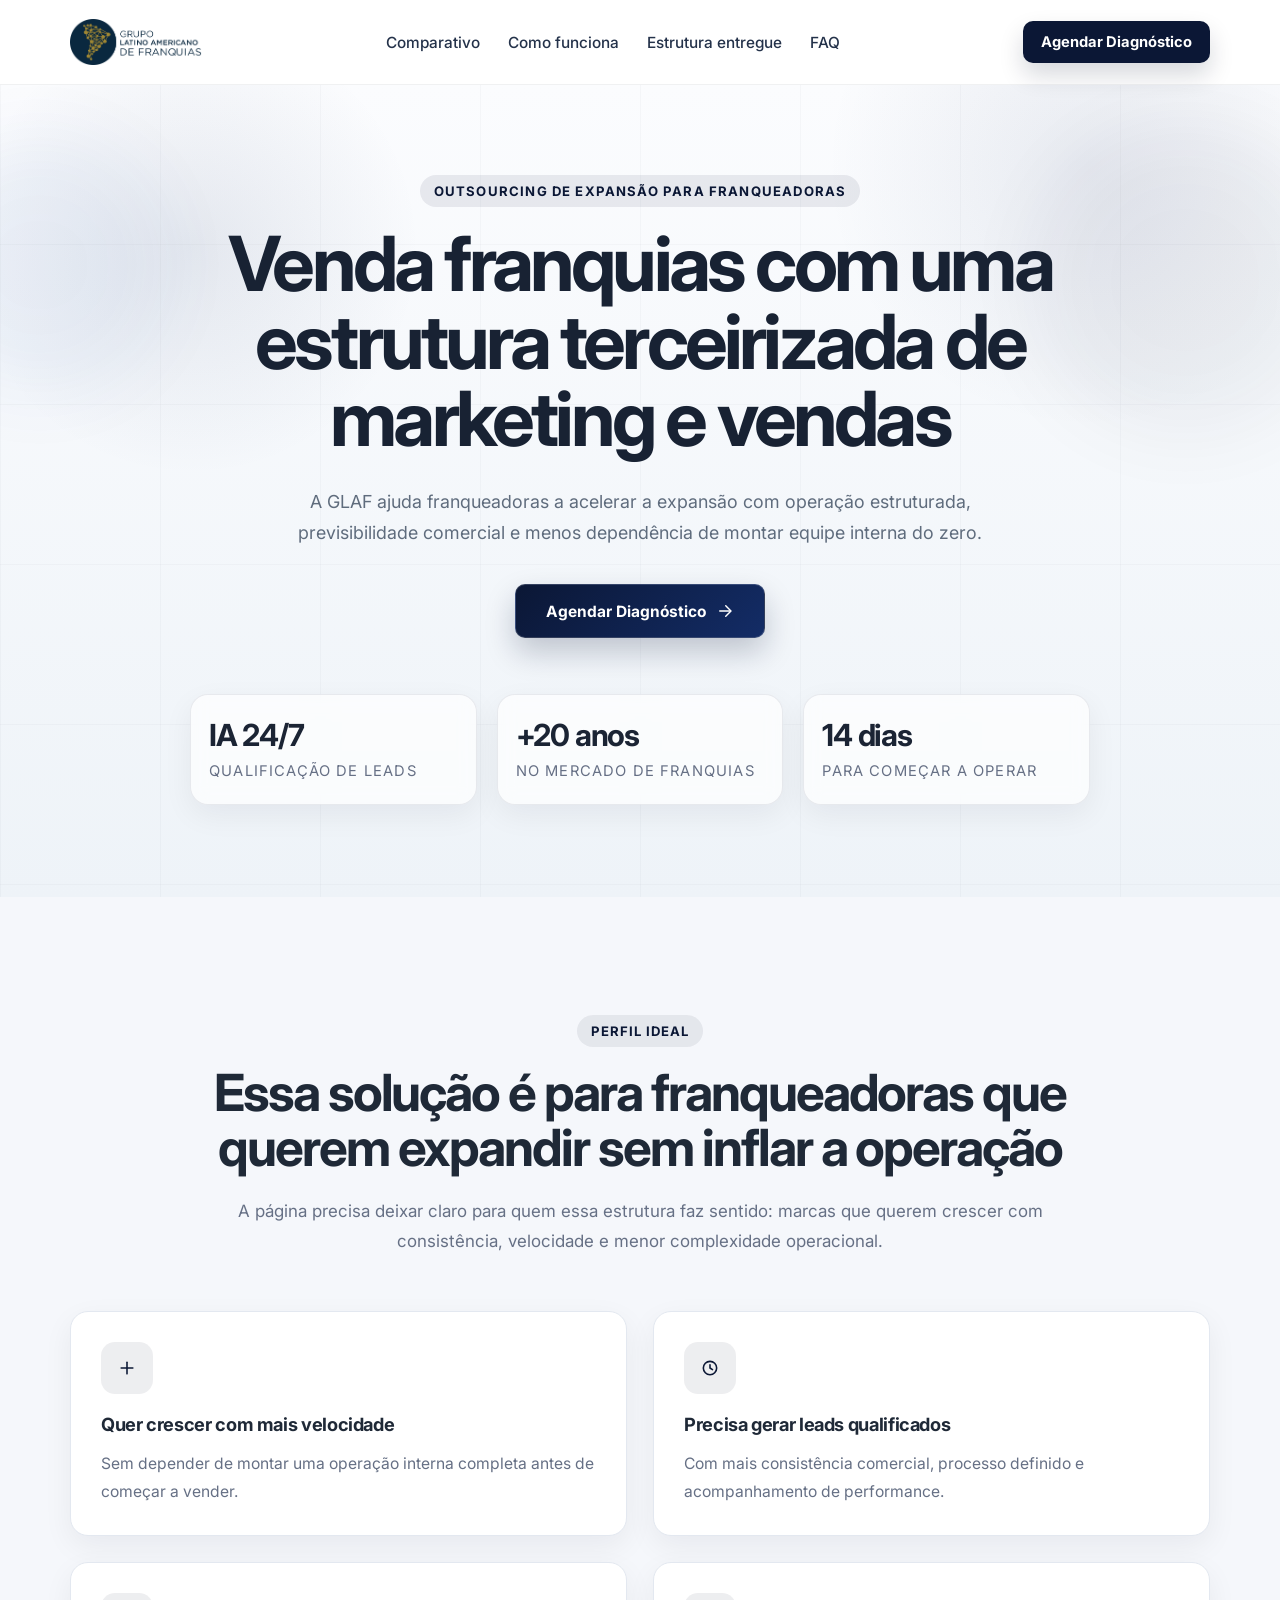
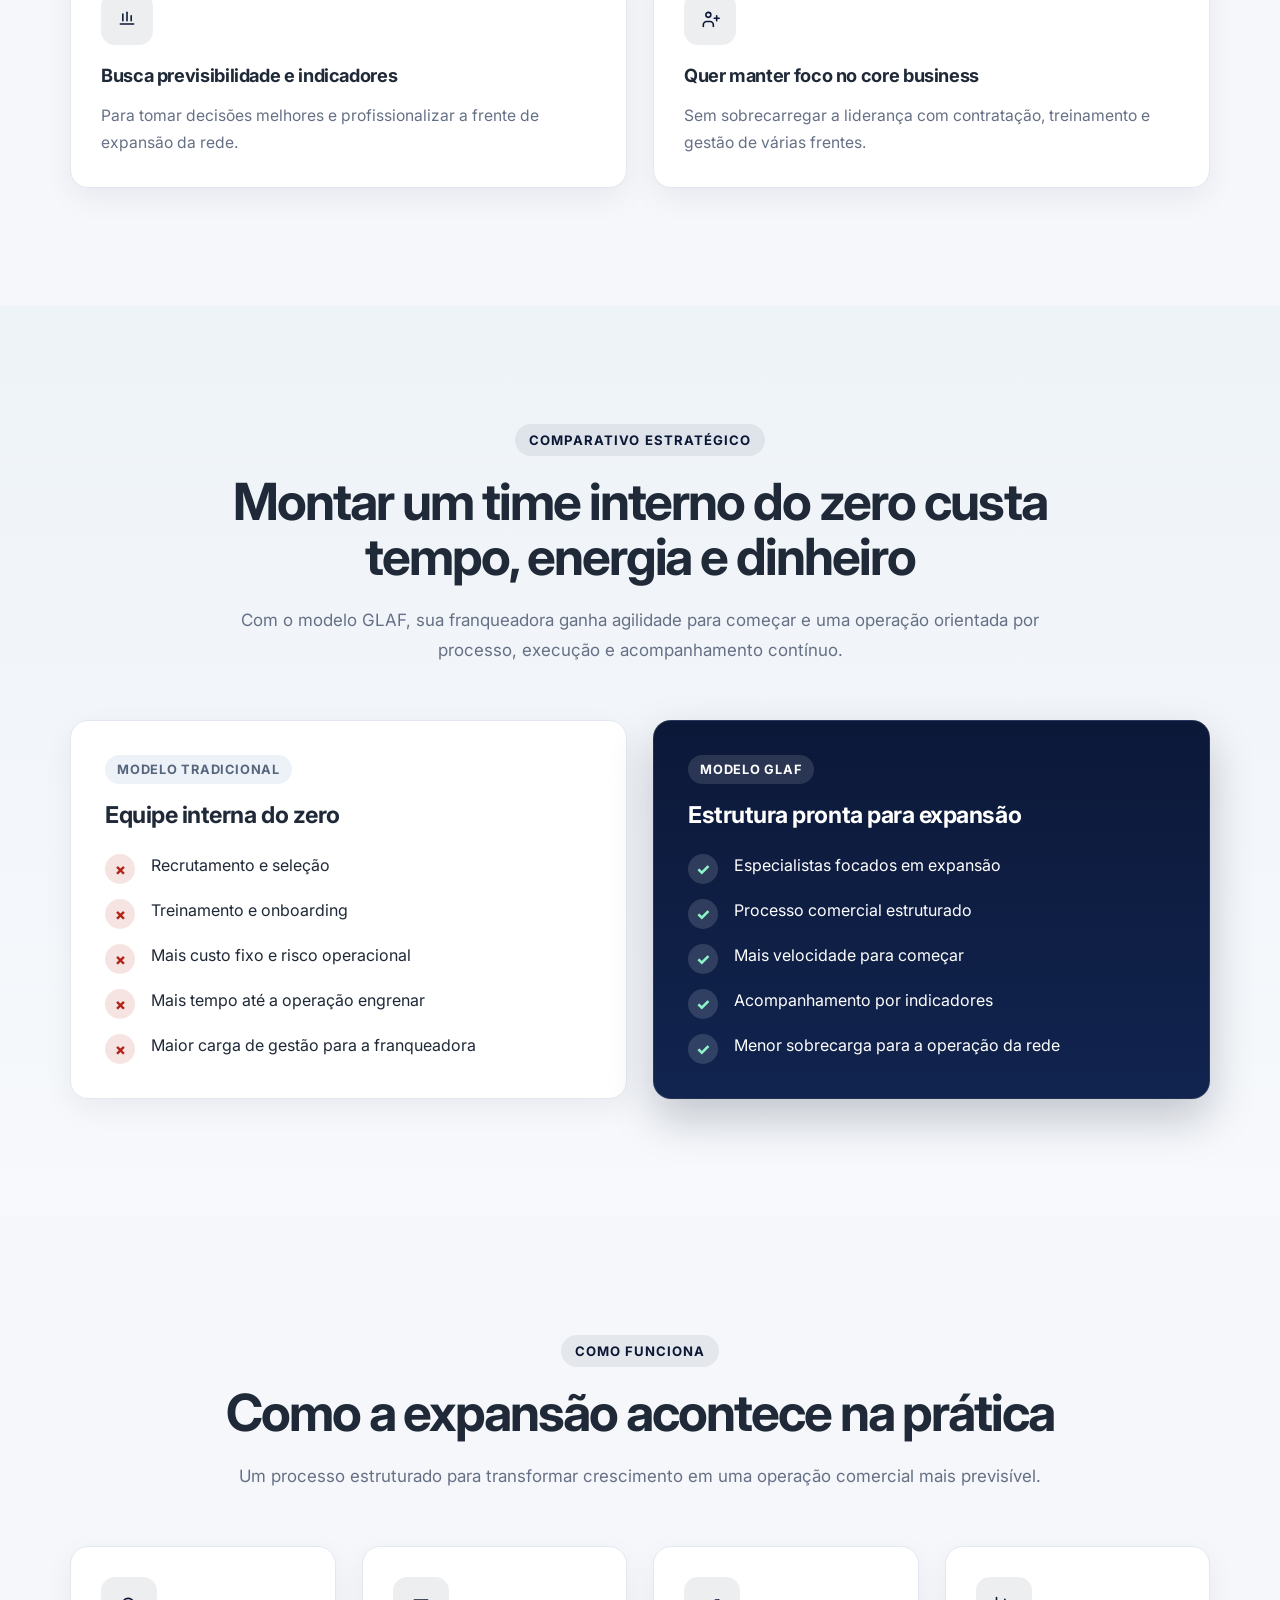
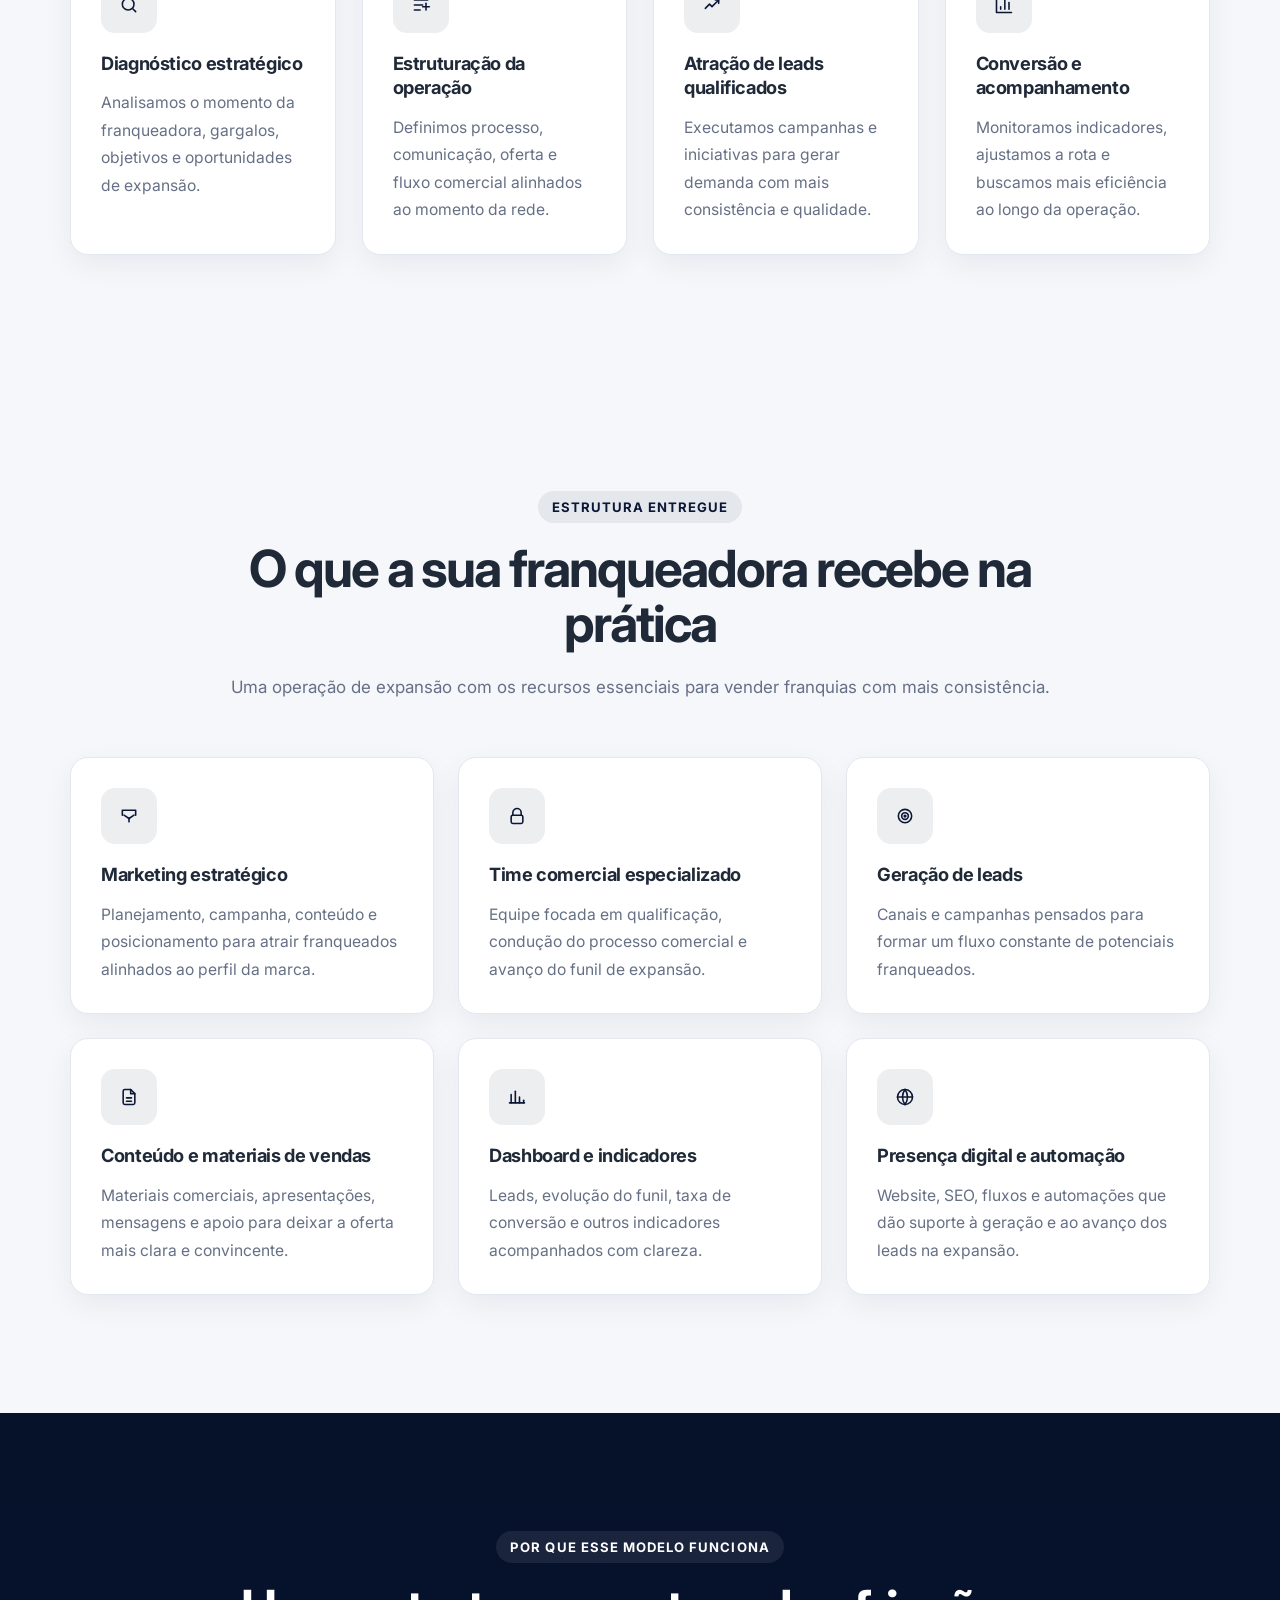
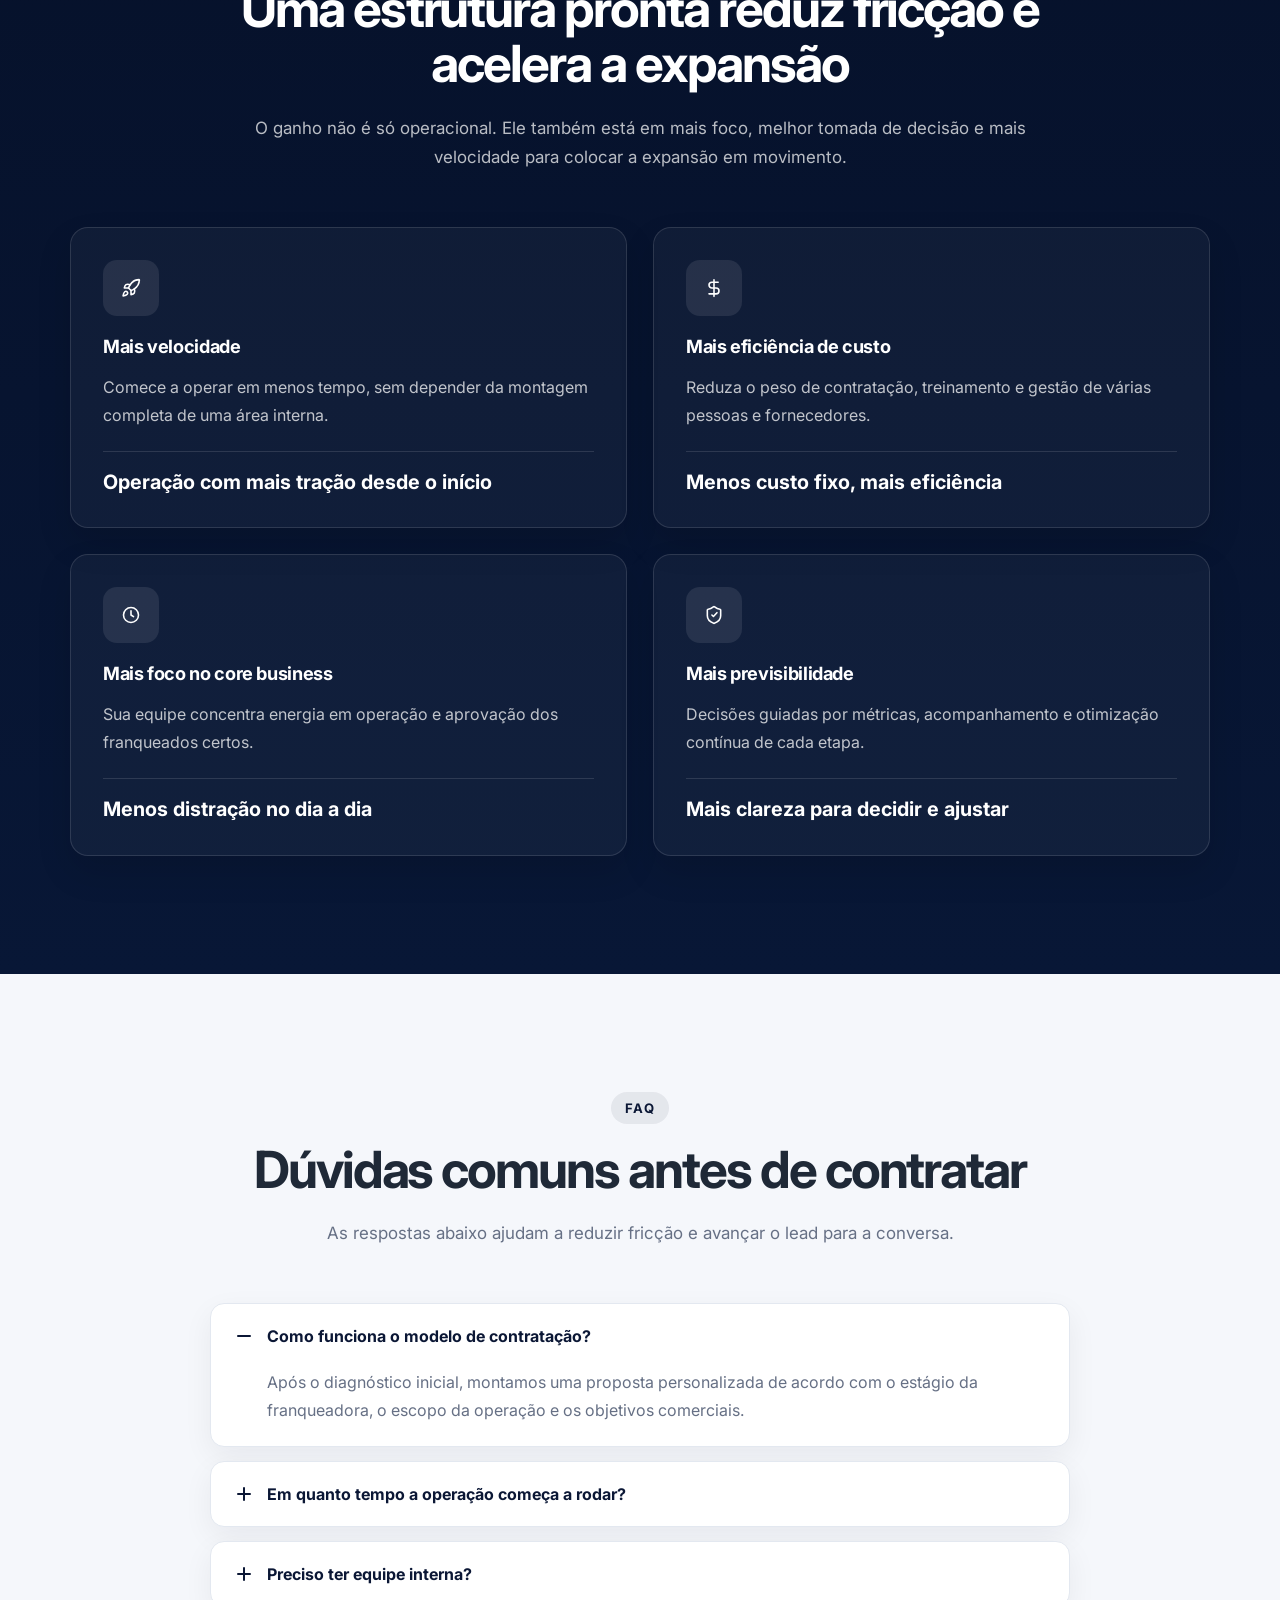
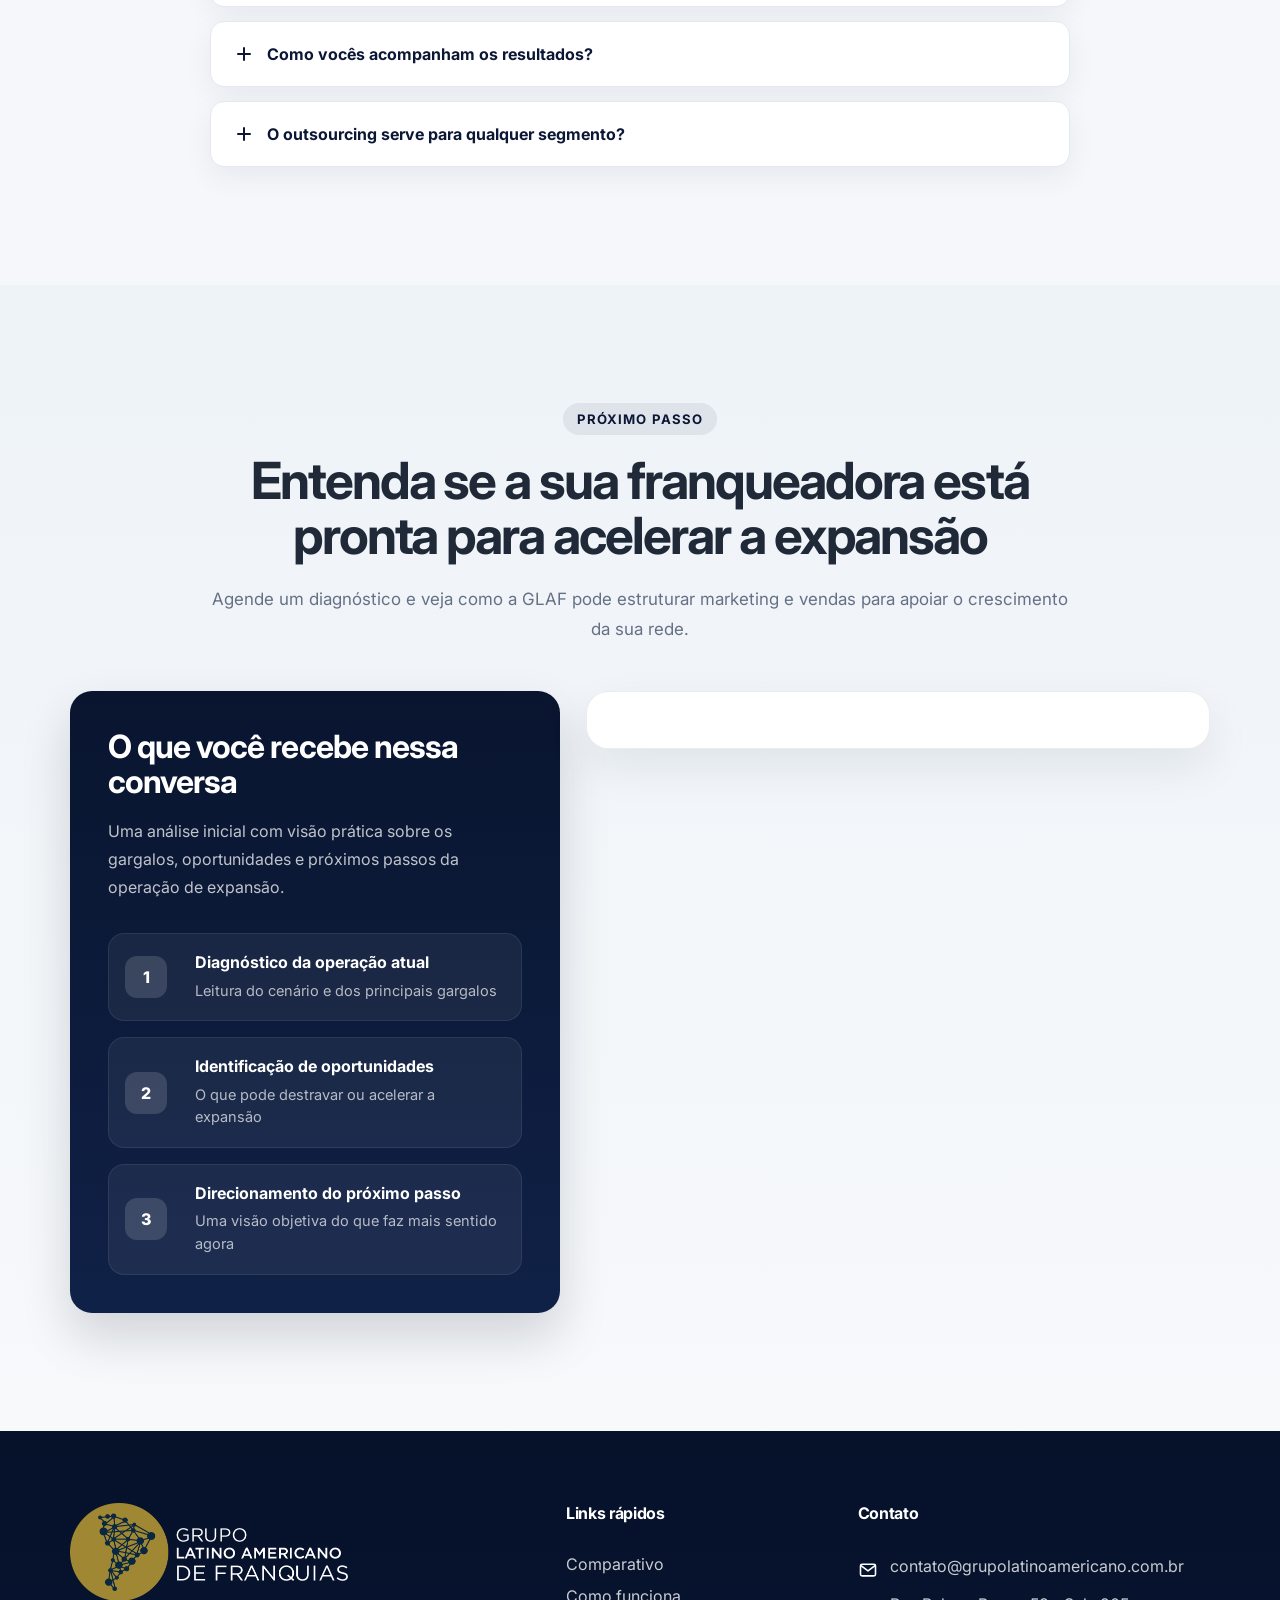
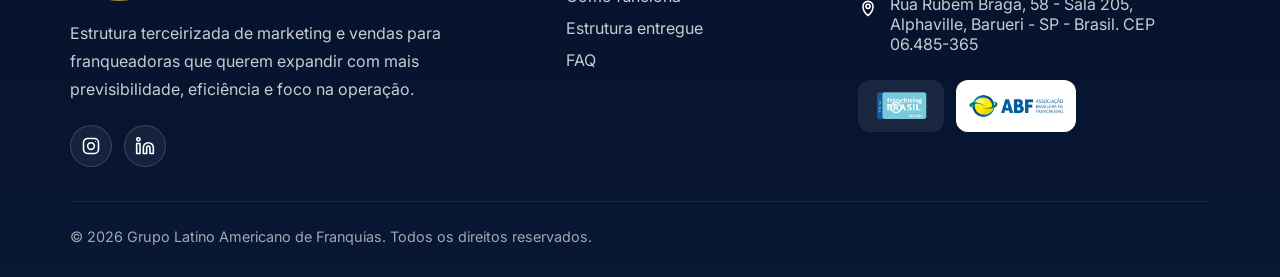
==== index.html @ 563cefe7 "Add files via upload" ====
<!DOCTYPE html>
<html lang="pt-BR">
  <head>
    <meta charset="UTF-8" />
    <meta name="viewport" content="width=device-width, initial-scale=1.0" />
    <title>Outsourcing de Expansão para Franqueadoras | GLAF</title>
    <meta
      name="description"
      content="Estruture a expansão da sua franqueadora com uma operação terceirizada de marketing e vendas, mais previsibilidade e menos dependência de equipe interna."
    />
    <meta property="og:title" content="Outsourcing de Expansão para Franqueadoras | GLAF" />
    <meta
      property="og:description"
      content="Mais expansão, menos improviso: marketing, vendas e acompanhamento para franqueadoras crescerem com estrutura."
    />
    <meta property="og:type" content="website" />
    <meta property="og:image" content="assets/logo.png" />
    <link rel="icon" type="image/png" href="assets/favicon.png" />
    <link rel="shortcut icon" href="assets/favicon.png" />
    <link rel="apple-touch-icon" href="assets/favicon.png" />
    <link rel="preconnect" href="https://fonts.googleapis.com" />
    <link rel="preconnect" href="https://fonts.gstatic.com" crossorigin />
    <link
      href="https://fonts.googleapis.com/css2?family=Inter:wght@100..900&display=swap"
      rel="stylesheet"
    />
    <link rel="stylesheet" href="style.css" />
  </head>
  <body>
    <header class="site-header" id="topo">
      <div class="container header-inner">
        <a class="brand" href="#topo" aria-label="GLAF - voltar ao topo">
          <img src="assets/logo.png" alt="Grupo Latino Americano de Franquias" />
        </a>

        <button class="menu-toggle" type="button" aria-expanded="false" aria-controls="primary-nav">
          <span></span>
          <span></span>
          <span></span>
        </button>

        <nav class="nav" id="primary-nav" aria-label="Principal">
          <a href="#comparativo">Comparativo</a>
          <a href="#como-funciona">Como funciona</a>
          <a href="#estrutura-entregue">Estrutura entregue</a>
          <a href="#faq">FAQ</a>
        </nav>

        <a class="header-cta" href="#contato">Agendar Diagnóstico</a>
      </div>
    </header>

    <main>
      <section class="hero reveal">
        <div class="hero-glow hero-glow-left" aria-hidden="true"></div>
        <div class="hero-glow hero-glow-right" aria-hidden="true"></div>
        <div class="container hero-inner">
          <div class="hero-copy">
            <span class="hero-kicker">Outsourcing de expansão para franqueadoras</span>
            <h1>Venda franquias com uma estrutura terceirizada de marketing e vendas</h1>
            <p class="hero-description">
              A GLAF ajuda franqueadoras a acelerar a expansão com operação estruturada,
              previsibilidade comercial e menos dependência de montar equipe interna do zero.
            </p>
            <div class="hero-actions">
              <a class="button button-primary button-hero" href="#contato">
                <span>Agendar Diagnóstico</span>
                <svg viewBox="0 0 24 24" aria-hidden="true"><path d="M5 12h14"></path><path d="m13 5 7 7-7 7"></path></svg>
              </a>
            </div>
          </div>

          <div class="hero-stats" aria-label="Destaques">
            <article class="stat-item reveal">
              <strong>IA 24/7</strong>
              <span>Qualificação de leads</span>
            </article>
            <article class="stat-item reveal">
              <strong>+20 anos</strong>
              <span>No mercado de franquias</span>
            </article>
            <article class="stat-item reveal">
              <strong>14 dias</strong>
              <span>Para começar a operar</span>
            </article>
          </div>
        </div>
      </section>

      <section class="section section-light" id="para-quem-e">
        <div class="container section-heading center reveal">
          <span class="section-eyebrow">Perfil ideal</span>
          <h2>Essa solução é para franqueadoras que querem expandir sem inflar a operação</h2>
          <p class="section-subtitle">
            A página precisa deixar claro para quem essa estrutura faz sentido: marcas que querem crescer com consistência, velocidade e menor complexidade operacional.
          </p>
        </div>

        <div class="container cards-grid cards-grid-2 persona-grid">
          <article class="info-card persona-card reveal">
            <div class="icon-chip">
              <svg viewBox="0 0 24 24" aria-hidden="true"><path d="M12 5v14"></path><path d="M5 12h14"></path></svg>
            </div>
            <h3>Quer crescer com mais velocidade</h3>
            <p>Sem depender de montar uma operação interna completa antes de começar a vender.</p>
          </article>
          <article class="info-card persona-card reveal">
            <div class="icon-chip">
              <svg viewBox="0 0 24 24" aria-hidden="true"><circle cx="12" cy="12" r="8"></circle><path d="M12 8v4l3 2"></path></svg>
            </div>
            <h3>Precisa gerar leads qualificados</h3>
            <p>Com mais consistência comercial, processo definido e acompanhamento de performance.</p>
          </article>
          <article class="info-card persona-card reveal">
            <div class="icon-chip">
              <svg viewBox="0 0 24 24" aria-hidden="true"><path d="M4 18h16"></path><path d="M7 14V6"></path><path d="M12 14V4"></path><path d="M17 14v-6"></path></svg>
            </div>
            <h3>Busca previsibilidade e indicadores</h3>
            <p>Para tomar decisões melhores e profissionalizar a frente de expansão da rede.</p>
          </article>
          <article class="info-card persona-card reveal">
            <div class="icon-chip">
              <svg viewBox="0 0 24 24" aria-hidden="true"><path d="M16 21v-2a4 4 0 0 0-4-4H8a4 4 0 0 0-4 4v2"></path><circle cx="10" cy="7" r="3"></circle><path d="M20 8v6"></path><path d="M23 11h-6"></path></svg>
            </div>
            <h3>Quer manter foco no core business</h3>
            <p>Sem sobrecarregar a liderança com contratação, treinamento e gestão de várias frentes.</p>
          </article>
        </div>
      </section>

      <section class="section section-soft" id="comparativo">
        <div class="container section-heading center reveal">
          <span class="section-eyebrow">Comparativo estratégico</span>
          <h2>Montar um time interno do zero custa tempo, energia e dinheiro</h2>
          <p class="section-subtitle">
            Com o modelo GLAF, sua franqueadora ganha agilidade para começar e uma operação orientada por processo, execução e acompanhamento contínuo.
          </p>
        </div>

        <div class="container compare-grid">
          <article class="compare-card reveal">
            <div class="compare-header">
              <span class="compare-tag compare-tag-muted">Modelo tradicional</span>
              <h3>Equipe interna do zero</h3>
            </div>
            <ul class="compare-list compare-list-negative">
              <li><span class="list-icon negative">×</span><span>Recrutamento e seleção</span></li>
              <li><span class="list-icon negative">×</span><span>Treinamento e onboarding</span></li>
              <li><span class="list-icon negative">×</span><span>Mais custo fixo e risco operacional</span></li>
              <li><span class="list-icon negative">×</span><span>Mais tempo até a operação engrenar</span></li>
              <li><span class="list-icon negative">×</span><span>Maior carga de gestão para a franqueadora</span></li>
            </ul>
          </article>

          <article class="compare-card compare-card-highlight reveal">
            <div class="compare-header">
              <span class="compare-tag compare-tag-strong">Modelo GLAF</span>
              <h3>Estrutura pronta para expansão</h3>
            </div>
            <ul class="compare-list compare-list-positive">
              <li><span class="list-icon positive">✓</span><span>Especialistas focados em expansão</span></li>
              <li><span class="list-icon positive">✓</span><span>Processo comercial estruturado</span></li>
              <li><span class="list-icon positive">✓</span><span>Mais velocidade para começar</span></li>
              <li><span class="list-icon positive">✓</span><span>Acompanhamento por indicadores</span></li>
              <li><span class="list-icon positive">✓</span><span>Menor sobrecarga para a operação da rede</span></li>
            </ul>
          </article>
        </div>
      </section>

      <section class="section section-light" id="como-funciona">
        <div class="container section-heading center reveal">
          <span class="section-eyebrow">Como funciona</span>
          <h2>Como a expansão acontece na prática</h2>
          <p class="section-subtitle">
            Um processo estruturado para transformar crescimento em uma operação comercial mais previsível.
          </p>
        </div>

        <div class="container cards-grid cards-grid-4 process-grid">
          <article class="info-card process-card reveal">
            <div class="icon-box"><svg viewBox="0 0 24 24" aria-hidden="true"><circle cx="11" cy="11" r="7"></circle><path d="m20 20-3.5-3.5"></path></svg></div>
            <h3>Diagnóstico estratégico</h3>
            <p>Analisamos o momento da franqueadora, gargalos, objetivos e oportunidades de expansão.</p>
          </article>
          <article class="info-card process-card reveal">
            <div class="icon-box"><svg viewBox="0 0 24 24" aria-hidden="true"><path d="M4 6h16"></path><path d="M4 12h10"></path><path d="M4 18h7"></path><path d="M18 10v8"></path><path d="M14 14h8"></path></svg></div>
            <h3>Estruturação da operação</h3>
            <p>Definimos processo, comunicação, oferta e fluxo comercial alinhados ao momento da rede.</p>
          </article>
          <article class="info-card process-card reveal">
            <div class="icon-box"><svg viewBox="0 0 24 24" aria-hidden="true"><path d="M4 16l5-5 3 3 8-8"></path><path d="M20 10V6h-4"></path></svg></div>
            <h3>Atração de leads qualificados</h3>
            <p>Executamos campanhas e iniciativas para gerar demanda com mais consistência e qualidade.</p>
          </article>
          <article class="info-card process-card reveal">
            <div class="icon-box"><svg viewBox="0 0 24 24" aria-hidden="true"><path d="M3 3v18h18"></path><path d="M18 17V9"></path><path d="M13 17V5"></path><path d="M8 17v-3"></path></svg></div>
            <h3>Conversão e acompanhamento</h3>
            <p>Monitoramos indicadores, ajustamos a rota e buscamos mais eficiência ao longo da operação.</p>
          </article>
        </div>
      </section>

      <section class="section section-light alt-section" id="estrutura-entregue">
        <div class="container section-heading center reveal">
          <span class="section-eyebrow">Estrutura entregue</span>
          <h2>O que a sua franqueadora recebe na prática</h2>
          <p class="section-subtitle">
            Uma operação de expansão com os recursos essenciais para vender franquias com mais consistência.
          </p>
        </div>

        <div class="container cards-grid cards-grid-3">
          <article class="info-card feature-card reveal">
            <div class="icon-box"><svg viewBox="0 0 24 24" aria-hidden="true"><path d="M4 11V5h16v6"></path><path d="m6 11 6 4 6-4"></path><path d="M12 15v4"></path></svg></div>
            <h3>Marketing estratégico</h3>
            <p>Planejamento, campanha, conteúdo e posicionamento para atrair franqueados alinhados ao perfil da marca.</p>
          </article>
          <article class="info-card feature-card reveal">
            <div class="icon-box"><svg viewBox="0 0 24 24" aria-hidden="true"><path d="M7 11V8a5 5 0 0 1 10 0v3"></path><rect x="5" y="11" width="14" height="10" rx="2"></rect></svg></div>
            <h3>Time comercial especializado</h3>
            <p>Equipe focada em qualificação, condução do processo comercial e avanço do funil de expansão.</p>
          </article>
          <article class="info-card feature-card reveal">
            <div class="icon-box"><svg viewBox="0 0 24 24" aria-hidden="true"><circle cx="12" cy="12" r="8"></circle><circle cx="12" cy="12" r="4"></circle><circle cx="12" cy="12" r="1"></circle></svg></div>
            <h3>Geração de leads</h3>
            <p>Canais e campanhas pensados para formar um fluxo constante de potenciais franqueados.</p>
          </article>
          <article class="info-card feature-card reveal">
            <div class="icon-box"><svg viewBox="0 0 24 24" aria-hidden="true"><path d="M14 3H7a2 2 0 0 0-2 2v14a2 2 0 0 0 2 2h10a2 2 0 0 0 2-2V8Z"></path><path d="M14 3v5h5"></path><path d="M9 13h6"></path><path d="M9 17h6"></path></svg></div>
            <h3>Conteúdo e materiais de vendas</h3>
            <p>Materiais comerciais, apresentações, mensagens e apoio para deixar a oferta mais clara e convincente.</p>
          </article>
          <article class="info-card feature-card reveal">
            <div class="icon-box"><svg viewBox="0 0 24 24" aria-hidden="true"><path d="M5 19V9"></path><path d="M10 19V5"></path><path d="M15 19v-7"></path><path d="M20 19v-3"></path><path d="M3 19h18"></path></svg></div>
            <h3>Dashboard e indicadores</h3>
            <p>Leads, evolução do funil, taxa de conversão e outros indicadores acompanhados com clareza.</p>
          </article>
          <article class="info-card feature-card reveal">
            <div class="icon-box"><svg viewBox="0 0 24 24" aria-hidden="true"><circle cx="12" cy="12" r="9"></circle><path d="M3 12h18"></path><path d="M12 3a15 15 0 0 1 0 18"></path><path d="M12 3a15 15 0 0 0 0 18"></path></svg></div>
            <h3>Presença digital e automação</h3>
            <p>Website, SEO, fluxos e automações que dão suporte à geração e ao avanço dos leads na expansão.</p>
          </article>
        </div>
      </section>

      <section class="section section-dark" id="modelo-funciona">
        <div class="container section-heading center light-text reveal">
          <span class="section-eyebrow">Por que esse modelo funciona</span>
          <h2>Uma estrutura pronta reduz fricção e acelera a expansão</h2>
          <p class="section-subtitle">
            O ganho não é só operacional. Ele também está em mais foco, melhor tomada de decisão e mais velocidade para colocar a expansão em movimento.
          </p>
        </div>

        <div class="container cards-grid cards-grid-2 benefits-grid">
          <article class="benefit-card reveal">
            <div class="icon-box dark-icon-box"><svg viewBox="0 0 24 24" aria-hidden="true"><path d="M4.5 16.5C3 17.76 2.5 21.5 2.5 21.5s3.74-.5 5-2c.7-.84.69-2.13-.1-2.92-.79-.79-2.08-.8-2.9-.08Z"></path><path d="m12 15-3-3a22 22 0 0 1 2-3.95A12.88 12.88 0 0 1 22 2c0 2.72-.78 7.5-6 11a22.35 22.35 0 0 1-4 2Z"></path><path d="M9 12H4s.55-3.03 2-4c1.62-1.08 5 0 5 0"></path><path d="M12 15v5s3.03-.55 4-2c1.08-1.62 0-5 0-5"></path></svg></div>
            <h3>Mais velocidade</h3>
            <p>Comece a operar em menos tempo, sem depender da montagem completa de uma área interna.</p>
            <strong>Operação com mais tração desde o início</strong>
          </article>
          <article class="benefit-card reveal">
            <div class="icon-box dark-icon-box"><svg viewBox="0 0 24 24" aria-hidden="true"><line x1="12" x2="12" y1="2" y2="22"></line><path d="M17 5H9.5a3.5 3.5 0 0 0 0 7h5a3.5 3.5 0 0 1 0 7H6"></path></svg></div>
            <h3>Mais eficiência de custo</h3>
            <p>Reduza o peso de contratação, treinamento e gestão de várias pessoas e fornecedores.</p>
            <strong>Menos custo fixo, mais eficiência</strong>
          </article>
          <article class="benefit-card reveal">
            <div class="icon-box dark-icon-box"><svg viewBox="0 0 24 24" aria-hidden="true"><circle cx="12" cy="12" r="9"></circle><path d="M12 7v5l3 2"></path></svg></div>
            <h3>Mais foco no core business</h3>
            <p>Sua equipe concentra energia em operação e aprovação dos franqueados certos.</p>
            <strong>Menos distração no dia a dia</strong>
          </article>
          <article class="benefit-card reveal">
            <div class="icon-box dark-icon-box"><svg viewBox="0 0 24 24" aria-hidden="true"><path d="M20 13c0 5-3.5 7.5-7.66 8.95a1 1 0 0 1-.67-.01C7.5 20.5 4 18 4 13V6a1 1 0 0 1 1-1c2 0 4.5-1.2 6.24-2.72a1.17 1.17 0 0 1 1.52 0C14.5 3.8 17 5 19 5a1 1 0 0 1 1 1Z"></path><path d="m9.5 12 1.8 1.8 4.2-4.6"></path></svg></div>
            <h3>Mais previsibilidade</h3>
            <p>Decisões guiadas por métricas, acompanhamento e otimização contínua de cada etapa.</p>
            <strong>Mais clareza para decidir e ajustar</strong>
          </article>
        </div>
      </section>

      <section class="section section-light" id="faq">
        <div class="container section-heading center reveal">
          <span class="section-eyebrow">FAQ</span>
          <h2>Dúvidas comuns antes de contratar</h2>
          <p class="section-subtitle">As respostas abaixo ajudam a reduzir fricção e avançar o lead para a conversa.</p>
        </div>

        <div class="container faq-container reveal">
          <article class="faq-item is-open">
            <button class="faq-question" type="button" aria-expanded="true">
              <span class="faq-icon"></span>
              Como funciona o modelo de contratação?
            </button>
            <div class="faq-answer"><p>Após o diagnóstico inicial, montamos uma proposta personalizada de acordo com o estágio da franqueadora, o escopo da operação e os objetivos comerciais.</p></div>
          </article>
          <article class="faq-item">
            <button class="faq-question" type="button" aria-expanded="false">
              <span class="faq-icon"></span>
              Em quanto tempo a operação começa a rodar?
            </button>
            <div class="faq-answer"><p>A estrutura pode começar a operar em 14 dias após a contratação, com os primeiros movimentos de geração e qualificação acontecendo logo nas primeiras semanas.</p></div>
          </article>
          <article class="faq-item">
            <button class="faq-question" type="button" aria-expanded="false">
              <span class="faq-icon"></span>
              Preciso ter equipe interna?
            </button>
            <div class="faq-answer"><p>Não. Esse é justamente um dos ganhos do outsourcing: reduzir a necessidade de montar e gerir uma estrutura interna completa para expansão.</p></div>
          </article>
          <article class="faq-item">
            <button class="faq-question" type="button" aria-expanded="false">
              <span class="faq-icon"></span>
              Como vocês acompanham os resultados?
            </button>
            <div class="faq-answer"><p>Com indicadores claros, acompanhamento do funil, reuniões de revisão e otimização contínua da operação comercial e de marketing.</p></div>
          </article>
          <article class="faq-item">
            <button class="faq-question" type="button" aria-expanded="false">
              <span class="faq-icon"></span>
              O outsourcing serve para qualquer segmento?
            </button>
            <div class="faq-answer"><p>Sim. A metodologia é adaptável a diferentes modelos de franquia, desde que exista potencial de estruturação comercial e expansão da rede.</p></div>
          </article>
        </div>
      </section>

      <section class="section contact-section" id="contato">
        <div class="container section-heading center reveal contact-heading">
          <span class="section-eyebrow">Próximo passo</span>
          <h2>Entenda se a sua franqueadora está pronta para acelerar a expansão</h2>
          <p class="section-subtitle">
            Agende um diagnóstico e veja como a GLAF pode estruturar marketing e vendas para apoiar o crescimento da sua rede.
          </p>
        </div>

        <div class="container contact-wrapper">
          <div class="contact-aside reveal">
            <h3>O que você recebe nessa conversa</h3>
            <p>Uma análise inicial com visão prática sobre os gargalos, oportunidades e próximos passos da operação de expansão.</p>
            <div class="contact-steps">
              <article class="contact-step">
                <span class="step-badge">1</span>
                <div>
                  <strong>Diagnóstico da operação atual</strong>
                  <small>Leitura do cenário e dos principais gargalos</small>
                </div>
              </article>
              <article class="contact-step">
                <span class="step-badge">2</span>
                <div>
                  <strong>Identificação de oportunidades</strong>
                  <small>O que pode destravar ou acelerar a expansão</small>
                </div>
              </article>
              <article class="contact-step">
                <span class="step-badge">3</span>
                <div>
                  <strong>Direcionamento do próximo passo</strong>
                  <small>Uma visão objetiva do que faz mais sentido agora</small>
                </div>
              </article>
            </div>
          </div>

          <div class="contact-form-card reveal">
            <div id="glaf-formulario-lp-outsourcing-de-expansao-v3-a2aebef3c204423f9671" class="rd-form-host">
            </div>
          </div>
        </div>
      </section>
    </main>

    <footer class="site-footer">
      <div class="container footer-grid">
        <div class="footer-branding">
          <img class="footer-logo" src="assets/logo-clara.png" alt="Grupo Latino Americano de Franquias" />
          <p>
            Estrutura terceirizada de marketing e vendas para franqueadoras que querem expandir com mais previsibilidade, eficiência e foco na operação.
          </p>
          <div class="social-links" aria-label="Redes sociais">
            <a href="https://www.instagram.com/glaf_franquias/" target="_blank" rel="noreferrer" aria-label="Instagram">
              <svg viewBox="0 0 24 24" aria-hidden="true"><rect x="3" y="3" width="18" height="18" rx="5"></rect><circle cx="12" cy="12" r="4"></circle><circle cx="17.5" cy="6.5" r=".6" fill="currentColor" stroke="none"></circle></svg>
            </a>
            <a href="https://www.linkedin.com/company/grupo-latino-americano-de-franquias/" target="_blank" rel="noreferrer" aria-label="LinkedIn">
              <svg viewBox="0 0 24 24" aria-hidden="true"><path d="M16 8a6 6 0 0 1 6 6v7h-4v-7a2 2 0 0 0-2-2 2 2 0 0 0-2 2v7h-4v-7a6 6 0 0 1 6-6Z"></path><rect x="2" y="9" width="4" height="12"></rect><circle cx="4" cy="4" r="2"></circle></svg>
            </a>
          </div>
        </div>

        <div class="footer-links">
          <h3>Links rápidos</h3>
          <a href="#comparativo">Comparativo</a>
          <a href="#como-funciona">Como funciona</a>
          <a href="#estrutura-entregue">Estrutura entregue</a>
          <a href="#faq">FAQ</a>
        </div>

        <div class="footer-contact">
          <h3>Contato</h3>
          <a class="footer-contact-item" href="mailto:contato@grupolatinoamericano.com.br">
            <svg viewBox="0 0 24 24" aria-hidden="true"><rect x="3" y="5" width="18" height="14" rx="2"></rect><path d="m4 7 8 6 8-6"></path></svg>
            <span>contato@grupolatinoamericano.com.br</span>
          </a>
          <div class="footer-contact-item">
            <svg viewBox="0 0 24 24" aria-hidden="true"><path d="M12 21s-6-4.35-6-11a6 6 0 1 1 12 0c0 6.65-6 11-6 11Z"></path><circle cx="12" cy="10" r="2.5"></circle></svg>
            <span>Rua Rubem Braga, 58 - Sala 205, Alphaville, Barueri - SP - Brasil. CEP 06.485-365</span>
          </div>
          <div class="footer-badges">
            <div class="badge-panel"><img src="assets/franchising-partner.png" alt="Franchising Partner" /></div>
            <div class="badge-panel badge-panel-white"><img src="assets/abf-horizontal.webp" alt="ABF" /></div>
          </div>
        </div>
      </div>

      <div class="container footer-bottom">
        <p>© <span id="current-year">2026</span> Grupo Latino Americano de Franquias. Todos os direitos reservados.</p>
      </div>
    </footer>

    <script src="https://d335luupugsy2.cloudfront.net/js/rdstation-forms/stable/rdstation-forms.min.js"></script>
    <script src="script.js"></script>
  </body>
</html>
---- style.css ----
:root {
  --navy: #06112a;
  --navy-soft: #0d1c3f;
  --navy-card: #182746;
  --navy-card-border: rgba(255, 255, 255, 0.12);
  --text: #1f2937;
  --text-soft: #667085;
  --line: #dbe4ef;
  --surface: #ffffff;
  --surface-alt: #f5f7fb;
  --surface-soft: #eef3f9;
  --primary: #0b1735;
  --primary-strong: #081229;
  --primary-accent: #1b3b8d;
  --border: #e3e8f0;
  --success: #0f7b47;
  --danger: #b42318;
  --shadow: 0 18px 45px rgba(10, 20, 40, 0.08);
  --shadow-soft: 0 10px 30px rgba(10, 20, 40, 0.06);
  --radius-xl: 26px;
  --radius-lg: 18px;
  --radius-md: 14px;
  --radius-sm: 10px;
  --container: 1140px;
  --transition: 0.28s ease;
}

* {
  box-sizing: border-box;
}

html {
  scroll-behavior: smooth;
}

body {
  margin: 0;
  font-family: "Inter", sans-serif;
  color: var(--text);
  background: var(--surface-alt);
  text-rendering: optimizeLegibility;
}

body.menu-open {
  overflow: hidden;
}

img {
  display: block;
  max-width: 100%;
}

a {
  color: inherit;
  text-decoration: none;
}

button,
input,
textarea,
select {
  font: inherit;
}

svg {
  width: 20px;
  height: 20px;
  fill: none;
  stroke: currentColor;
  stroke-width: 1.9;
  stroke-linecap: round;
  stroke-linejoin: round;
}

.container {
  width: min(calc(100% - 40px), var(--container));
  margin: 0 auto;
}

.center {
  text-align: center;
}

h1,
h2,
h3,
p {
  margin: 0;
}

h2 {
  font-size: clamp(2.2rem, 4vw, 3.45rem);
  line-height: 1.08;
  letter-spacing: -0.04em;
}

h3 {
  font-size: 1.14rem;
  line-height: 1.35;
  letter-spacing: -0.02em;
}

p {
  line-height: 1.75;
}

.section {
  position: relative;
  padding: 118px 0;
}

.section-light {
  background: var(--surface-alt);
}

.section-soft {
  background: linear-gradient(180deg, #eef3f8 0%, #f7f9fc 100%);
}

.section-dark {
  background: linear-gradient(180deg, #06112a 0%, #081736 100%);
}

.section-heading {
  max-width: 860px;
  margin-bottom: 54px;
}

.section-eyebrow {
  display: inline-flex;
  align-items: center;
  gap: 8px;
  margin-bottom: 18px;
  padding: 8px 14px;
  border-radius: 999px;
  background: rgba(11, 23, 53, 0.07);
  color: var(--primary);
  font-size: 0.82rem;
  font-weight: 700;
  letter-spacing: 0.08em;
  text-transform: uppercase;
}

.section-subtitle {
  margin-top: 22px;
  font-size: 1.06rem;
  color: var(--text-soft);
}

.light-text h2,
.light-text .section-subtitle,
.light-text .section-eyebrow {
  color: #fff;
}

.light-text .section-eyebrow {
  background: rgba(255, 255, 255, 0.08);
}

.light-text .section-subtitle {
  color: rgba(255, 255, 255, 0.72);
}

.site-header {
  position: sticky;
  top: 0;
  z-index: 60;
  background: rgba(255, 255, 255, 0.92);
  backdrop-filter: blur(14px);
  border-bottom: 1px solid rgba(15, 23, 42, 0.06);
}

.header-inner {
  display: grid;
  grid-template-columns: auto 1fr auto;
  align-items: center;
  gap: 24px;
  min-height: 84px;
}

.brand img {
  width: 132px;
}

.nav {
  display: flex;
  justify-content: center;
  align-items: center;
  gap: 28px;
  font-size: 0.96rem;
}

.nav a {
  position: relative;
  color: #24324a;
  font-weight: 500;
  transition: color var(--transition);
}

.nav a::after {
  content: "";
  position: absolute;
  left: 0;
  bottom: -8px;
  width: 100%;
  height: 2px;
  transform: scaleX(0);
  transform-origin: center;
  background: var(--primary);
  transition: transform var(--transition);
}

.nav a:hover,
.nav a:focus-visible {
  color: #000;
}

.nav a:hover::after,
.nav a:focus-visible::after {
  transform: scaleX(1);
}

.header-cta,
.button {
  display: inline-flex;
  align-items: center;
  justify-content: center;
  gap: 10px;
  border-radius: 10px;
  transition:
    transform var(--transition),
    background var(--transition),
    border-color var(--transition),
    box-shadow var(--transition),
    color var(--transition);
}

.header-cta {
  min-height: 42px;
  padding: 0 18px;
  background: var(--primary);
  color: #fff;
  font-size: 0.92rem;
  font-weight: 700;
  box-shadow: 0 12px 24px rgba(8, 18, 41, 0.16);
}

.header-cta:hover,
.header-cta:focus-visible {
  background: var(--primary-strong);
  transform: translateY(-1px);
}

.menu-toggle {
  display: none;
  border: 0;
  background: transparent;
  padding: 0;
  width: 42px;
  height: 42px;
  cursor: pointer;
}

.menu-toggle span {
  display: block;
  width: 22px;
  height: 2px;
  margin: 5px auto;
  border-radius: 999px;
  background: var(--primary);
  transition: transform var(--transition), opacity var(--transition);
}

.hero {
  position: relative;
  overflow: hidden;
  padding: 90px 0 92px;
  background:
    radial-gradient(circle at 15% 20%, rgba(18, 42, 95, 0.09), transparent 18%),
    radial-gradient(circle at 85% 10%, rgba(18, 42, 95, 0.08), transparent 20%),
    linear-gradient(180deg, #fbfcfe 0%, #eef3f8 100%);
}

.hero::before {
  content: "";
  position: absolute;
  inset: 0;
  background:
    linear-gradient(90deg, rgba(31, 41, 55, 0.028) 0 1px, transparent 1px) 0 0 / 160px 100%,
    linear-gradient(0deg, rgba(31, 41, 55, 0.028) 0 1px, transparent 1px) 0 0 / 100% 160px;
  pointer-events: none;
}

.hero-glow {
  position: absolute;
  border-radius: 999px;
  filter: blur(40px);
  opacity: 0.42;
  animation: floatGlow 8s ease-in-out infinite;
  pointer-events: none;
}

.hero-glow-left {
  left: -90px;
  top: 50px;
  width: 260px;
  height: 260px;
  background: rgba(15, 66, 153, 0.12);
}

.hero-glow-right {
  right: -60px;
  top: 40px;
  width: 310px;
  height: 310px;
  background: rgba(11, 23, 53, 0.12);
  animation-delay: -2s;
}

.hero-inner {
  position: relative;
  z-index: 1;
}

.hero-copy {
  max-width: 860px;
  margin: 0 auto;
  text-align: center;
}

.hero-kicker {
  display: inline-flex;
  margin-bottom: 18px;
  padding: 8px 14px;
  border-radius: 999px;
  background: rgba(11, 23, 53, 0.08);
  color: var(--primary);
  font-size: 0.82rem;
  font-weight: 700;
  letter-spacing: 0.09em;
  text-transform: uppercase;
}

.hero h1 {
  font-size: clamp(2.8rem, 6vw, 4.75rem);
  line-height: 1.02;
  letter-spacing: -0.05em;
  color: #182233;
}

.hero-description {
  max-width: 760px;
  margin: 28px auto 0;
  font-size: 1.12rem;
  color: #5f6c7d;
}

.hero-actions {
  display: flex;
  justify-content: center;
  margin-top: 36px;
}

.hero-note {
  margin-top: 20px;
  font-size: 0.96rem;
  color: #6b7280;
}

.button {
  position: relative;
  min-height: 54px;
  padding: 0 26px;
  overflow: hidden;
  font-size: 0.97rem;
  font-weight: 700;
  border: 1px solid transparent;
}

.button svg {
  width: 18px;
  height: 18px;
  transition: transform var(--transition);
}

.button:hover svg,
.button:focus-visible svg {
  transform: translateX(2px);
}

.button-primary {
  color: #fff;
  background: linear-gradient(135deg, #0b1735 0%, #132c66 100%);
  border-color: rgba(255, 255, 255, 0.16);
  box-shadow: 0 14px 30px rgba(11, 23, 53, 0.22);
}

.button-primary::before {
  content: "";
  position: absolute;
  top: 0;
  left: -120%;
  width: 60%;
  height: 100%;
  transform: skewX(-22deg);
  background: linear-gradient(90deg, transparent, rgba(255, 255, 255, 0.3), transparent);
  transition: left 0.7s ease;
}

.button-primary:hover,
.button-primary:focus-visible {
  transform: translateY(-2px) scale(1.01);
  box-shadow: 0 18px 40px rgba(11, 23, 53, 0.28);
}

.button-primary:hover::before,
.button-primary:focus-visible::before {
  left: 145%;
}

.button-hero {
  min-width: 250px;
  animation: pulseButton 3.3s ease-in-out infinite;
}

.hero-stats {
  display: grid;
  grid-template-columns: repeat(3, minmax(0, 1fr));
  gap: 20px;
  max-width: 900px;
  margin: 56px auto 0;
}

.stat-item {
  padding: 24px 18px;
  border-radius: var(--radius-lg);
  border: 1px solid rgba(11, 23, 53, 0.08);
  background: rgba(255, 255, 255, 0.68);
  box-shadow: var(--shadow-soft);
  backdrop-filter: blur(8px);
}

.stat-item strong {
  display: block;
  font-size: 1.9rem;
  line-height: 1.1;
  letter-spacing: -0.04em;
  color: #1b2434;
}

.stat-item span {
  display: block;
  margin-top: 9px;
  font-size: 0.92rem;
  color: var(--text-soft);
  text-transform: uppercase;
  letter-spacing: 0.08em;
}

.proof-strip {
  padding: 26px 0;
  background: #fff;
  border-top: 1px solid rgba(15, 23, 42, 0.05);
  border-bottom: 1px solid rgba(15, 23, 42, 0.05);
}

.proof-strip-inner {
  display: grid;
  grid-template-columns: 1.3fr 1fr;
  gap: 28px;
  align-items: center;
}

.proof-strip p {
  font-size: 1.02rem;
  color: #425166;
}

.proof-badges {
  display: flex;
  justify-content: flex-end;
  flex-wrap: wrap;
  gap: 12px;
}

.proof-badge {
  padding: 12px 16px;
  border: 1px solid var(--border);
  border-radius: 999px;
  background: var(--surface-alt);
  color: var(--primary);
  font-size: 0.88rem;
  font-weight: 700;
}

.cards-grid {
  display: grid;
  gap: 24px;
}

.cards-grid-2 {
  grid-template-columns: repeat(2, minmax(0, 1fr));
}

.cards-grid-3 {
  grid-template-columns: repeat(3, minmax(0, 1fr));
}

.cards-grid-4 {
  grid-template-columns: repeat(4, minmax(0, 1fr));
}

.info-card,
.compare-card,
.benefit-card,
.proof-card {
  height: 100%;
  border-radius: var(--radius-lg);
  transition: transform var(--transition), box-shadow var(--transition), border-color var(--transition);
}

.info-card {
  padding: 30px;
  border: 1px solid var(--border);
  background: #fff;
  box-shadow: var(--shadow-soft);
}

.info-card:hover,
.compare-card:hover,
.benefit-card:hover,
.proof-card:hover {
  transform: translateY(-5px);
}

.info-card:hover {
  box-shadow: var(--shadow);
  border-color: rgba(11, 23, 53, 0.14);
}

.info-card h3 {
  margin-top: 18px;
}

.info-card p {
  margin-top: 14px;
  font-size: 0.98rem;
  color: var(--text-soft);
}

.icon-chip,
.icon-box {
  display: inline-flex;
  align-items: center;
  justify-content: center;
  width: 52px;
  height: 52px;
  border-radius: 14px;
  background: rgba(11, 23, 53, 0.07);
  color: var(--primary);
}

.persona-grid {
  gap: 26px;
}

.compare-grid {
  display: grid;
  grid-template-columns: repeat(2, minmax(0, 1fr));
  gap: 26px;
}

.compare-card {
  padding: 34px;
  border: 1px solid var(--border);
  background: #fff;
  box-shadow: var(--shadow-soft);
}

.compare-card-highlight {
  background: linear-gradient(180deg, #0c1838 0%, #11244f 100%);
  border-color: rgba(255, 255, 255, 0.1);
  color: #fff;
  box-shadow: 0 20px 45px rgba(8, 18, 41, 0.22);
}

.compare-header {
  margin-bottom: 22px;
}

.compare-tag {
  display: inline-flex;
  margin-bottom: 16px;
  padding: 7px 12px;
  border-radius: 999px;
  font-size: 0.8rem;
  font-weight: 700;
  letter-spacing: 0.06em;
  text-transform: uppercase;
}

.compare-tag-muted {
  color: #56657c;
  background: #edf2f8;
}

.compare-tag-strong {
  color: #fff;
  background: rgba(255, 255, 255, 0.12);
}

.compare-header h3 {
  font-size: 1.45rem;
}

.compare-list {
  display: grid;
  gap: 14px;
  padding: 0;
  margin: 0;
  list-style: none;
}

.compare-list li {
  display: grid;
  grid-template-columns: 34px 1fr;
  gap: 12px;
  align-items: start;
}

.list-icon {
  display: inline-flex;
  align-items: center;
  justify-content: center;
  width: 30px;
  height: 30px;
  margin-top: 1px;
  border-radius: 999px;
  font-size: 1rem;
  font-weight: 800;
}

.list-icon.negative {
  background: rgba(180, 35, 24, 0.12);
  color: var(--danger);
}

.list-icon.positive {
  background: rgba(15, 123, 71, 0.16);
  color: var(--success);
}

.compare-card-highlight .list-icon.positive {
  background: rgba(255, 255, 255, 0.14);
  color: #8df4c6;
}

.compare-list span:last-child {
  line-height: 1.6;
}

.process-grid,
.benefits-grid {
  gap: 26px;
}

.process-card {
  position: relative;
}

.feature-card .icon-box,
.process-card .icon-box,
.proof-card .icon-box,
.benefit-card .icon-box {
  width: 56px;
  height: 56px;
}

.benefits-grid {
  align-items: stretch;
}

.benefit-card {
  padding: 32px;
  border: 1px solid var(--navy-card-border);
  background: rgba(255, 255, 255, 0.04);
  box-shadow: 0 16px 35px rgba(0, 0, 0, 0.12);
}

.dark-icon-box {
  background: rgba(255, 255, 255, 0.09);
  color: #fff;
}

.benefit-card h3,
.benefit-card p,
.benefit-card strong {
  color: #fff;
}

.benefit-card h3 {
  margin-top: 18px;
}

.benefit-card p {
  margin-top: 14px;
  color: rgba(255, 255, 255, 0.74);
}

.benefit-card strong {
  display: block;
  margin-top: 22px;
  padding-top: 18px;
  border-top: 1px solid rgba(255, 255, 255, 0.12);
  font-size: 1.24rem;
  line-height: 1.3;
}

.proof-card {
  padding: 30px;
  border: 1px solid var(--border);
  background: #fff;
  box-shadow: var(--shadow-soft);
}

.proof-label {
  display: inline-flex;
  margin-bottom: 16px;
  padding: 7px 12px;
  border-radius: 999px;
  background: rgba(11, 23, 53, 0.08);
  color: var(--primary);
  font-size: 0.8rem;
  font-weight: 700;
  text-transform: uppercase;
  letter-spacing: 0.06em;
}

.faq-container {
  max-width: 860px;
}

.faq-item {
  border: 1px solid var(--border);
  border-radius: 14px;
  background: #fff;
  box-shadow: var(--shadow-soft);
}

.faq-item + .faq-item {
  margin-top: 14px;
}

.faq-question {
  display: flex;
  align-items: center;
  gap: 14px;
  width: 100%;
  padding: 22px 24px;
  border: 0;
  background: transparent;
  color: var(--primary);
  text-align: left;
  font-size: 1rem;
  font-weight: 700;
  cursor: pointer;
}

.faq-icon {
  position: relative;
  flex: 0 0 18px;
  width: 18px;
  height: 18px;
}

.faq-icon::before,
.faq-icon::after {
  content: "";
  position: absolute;
  left: 50%;
  top: 50%;
  width: 14px;
  height: 2px;
  border-radius: 999px;
  background: var(--primary);
  transform: translate(-50%, -50%);
  transition: transform var(--transition), opacity var(--transition);
}

.faq-icon::after {
  transform: translate(-50%, -50%) rotate(90deg);
}

.faq-item.is-open .faq-icon::after {
  opacity: 0;
}

.faq-answer {
  display: none;
  padding: 0 24px 22px 56px;
}

.faq-item.is-open .faq-answer {
  display: block;
}

.faq-answer p {
  color: var(--text-soft);
}

.contact-section {
  background: linear-gradient(180deg, #eef3f8 0%, #f7f9fb 100%);
}

.contact-heading {
  margin-bottom: 46px;
}

.contact-wrapper {
  display: grid;
  grid-template-columns: 0.88fr 1.12fr;
  gap: 26px;
  align-items: start;
}

.contact-aside {
  padding: 38px;
  border-radius: 22px;
  background: linear-gradient(180deg, #09152f 0%, #102147 100%);
  color: #fff;
  box-shadow: 0 24px 50px rgba(10, 20, 40, 0.16);
}

.contact-aside h3 {
  font-size: 2rem;
  line-height: 1.1;
  letter-spacing: -0.03em;
}

.contact-aside p {
  margin-top: 18px;
  color: rgba(255, 255, 255, 0.74);
}

.contact-steps {
  display: grid;
  gap: 16px;
  margin-top: 32px;
}

.contact-step {
  display: grid;
  grid-template-columns: 54px 1fr;
  gap: 16px;
  align-items: center;
  padding: 18px 18px 18px 16px;
  border-radius: 16px;
  background: rgba(255, 255, 255, 0.06);
  border: 1px solid rgba(255, 255, 255, 0.08);
}

.step-badge {
  display: inline-flex;
  align-items: center;
  justify-content: center;
  width: 42px;
  height: 42px;
  border-radius: 12px;
  background: rgba(255, 255, 255, 0.14);
  color: #fff;
  font-size: 1rem;
  font-weight: 800;
}

.contact-step strong {
  display: block;
  font-size: 1rem;
  line-height: 1.35;
}

.contact-step small {
  display: block;
  margin-top: 6px;
  color: rgba(255, 255, 255, 0.68);
  font-size: 0.91rem;
  line-height: 1.55;
}

.contact-form-card {
  padding: 28px;
  border: 1px solid rgba(11, 23, 53, 0.08);
  border-radius: 22px;
  background: #fff;
  box-shadow: var(--shadow);
}

.fallback-form {
  display: grid;
  gap: 16px;
}

.fallback-form label {
  display: grid;
  gap: 8px;
  font-size: 0.93rem;
  color: var(--primary);
  font-weight: 600;
}

.fallback-form input,
.fallback-form textarea,
.fallback-form select {
  width: 100%;
  padding: 14px 16px;
  border: 1px solid #d5dce6;
  border-radius: 12px;
  background: #fff;
  color: var(--text);
  transition: border-color var(--transition), box-shadow var(--transition), transform var(--transition);
}

.fallback-form input:focus,
.fallback-form textarea:focus,
.fallback-form select:focus {
  outline: none;
  border-color: rgba(19, 44, 102, 0.5);
  box-shadow: 0 0 0 4px rgba(19, 44, 102, 0.08);
}

.form-button {
  width: 100%;
  margin-top: 4px;
}

.form-note {
  text-align: center;
  font-size: 0.9rem;
  color: var(--text-soft);
}

.site-footer {
  padding: 72px 0 28px;
  background: linear-gradient(180deg, #06112a 0%, #081734 100%);
  color: rgba(255, 255, 255, 0.84);
}

.footer-grid {
  display: grid;
  grid-template-columns: 1.3fr 0.72fr 1fr;
  gap: 38px;
}

.footer-branding,
.footer-links,
.footer-contact {
  display: grid;
  align-content: start;
}

.footer-logo {
  width: 280px;
  max-width: 100%;
  height: auto;
  filter: none;
  object-fit: contain;
}

.footer-branding p,
.footer-contact span,
.footer-contact p,
.footer-links a {
  color: rgba(255, 255, 255, 0.78);
}

.footer-branding p {
  margin-top: 18px;
}

.footer-links h3,
.footer-contact h3 {
  margin-bottom: 18px;
  font-size: 1rem;
  color: #fff;
}

.footer-links {
  gap: 12px;
}

.footer-links a {
  width: fit-content;
  transition: color var(--transition), transform var(--transition);
}

.footer-links a:hover,
.footer-links a:focus-visible,
.footer-contact a:hover,
.footer-contact a:focus-visible {
  color: #fff;
  transform: translateX(2px);
}

.social-links {
  display: flex;
  gap: 12px;
  margin-top: 22px;
}

.social-links a {
  display: inline-flex;
  align-items: center;
  justify-content: center;
  width: 42px;
  height: 42px;
  border-radius: 999px;
  border: 1px solid rgba(255, 255, 255, 0.16);
  background: rgba(255, 255, 255, 0.06);
  color: #fff;
  transition: transform var(--transition), background var(--transition), border-color var(--transition);
}

.social-links a:hover,
.social-links a:focus-visible {
  transform: translateY(-2px);
  background: rgba(255, 255, 255, 0.12);
  border-color: rgba(255, 255, 255, 0.26);
}

.footer-contact {
  gap: 14px;
}

.footer-contact-item {
  display: grid;
  grid-template-columns: 20px 1fr;
  gap: 12px;
  align-items: start;
}

.footer-contact-item svg {
  margin-top: 4px;
  color: #fff;
}

.footer-badges {
  display: flex;
  flex-wrap: wrap;
  gap: 12px;
  margin-top: 12px;
}

.badge-panel {
  display: inline-flex;
  align-items: center;
  justify-content: center;
  min-height: 52px;
  padding: 8px 12px;
  border-radius: 12px;
  background: rgba(255, 255, 255, 0.08);
}

.badge-panel img {
  max-height: 32px;
  width: auto;
}

.badge-panel-white {
  background: #fff;
}

.footer-bottom {
  margin-top: 34px;
  padding-top: 22px;
  border-top: 1px solid rgba(255, 255, 255, 0.08);
}

.footer-bottom p {
  font-size: 0.9rem;
  color: rgba(255, 255, 255, 0.62);
}

.reveal {
  opacity: 0;
  transform: translateY(26px);
  transition: opacity 0.7s ease, transform 0.7s ease;
}

.reveal.is-visible {
  opacity: 1;
  transform: translateY(0);
}

@keyframes floatGlow {
  0%,
  100% { transform: translate3d(0, 0, 0); }
  50% { transform: translate3d(0, 12px, 0); }
}

@keyframes pulseButton {
  0%,
  100% { box-shadow: 0 14px 30px rgba(11, 23, 53, 0.22); }
  50% { box-shadow: 0 18px 36px rgba(19, 44, 102, 0.3); }
}

@media (max-width: 1080px) {
  .cards-grid-4 {
    grid-template-columns: repeat(2, minmax(0, 1fr));
  }

  .footer-grid,
  .contact-wrapper,
  .proof-strip-inner {
    grid-template-columns: 1fr;
  }

  .proof-badges {
    justify-content: flex-start;
  }
}

@media (max-width: 920px) {
  .header-inner {
    grid-template-columns: auto auto;
    justify-content: space-between;
  }

  .menu-toggle {
    display: block;
  }

  .nav {
    position: fixed;
    inset: 84px 20px auto;
    display: grid;
    gap: 16px;
    padding: 22px;
    border-radius: 18px;
    background: rgba(255, 255, 255, 0.97);
    box-shadow: var(--shadow);
    opacity: 0;
    visibility: hidden;
    transform: translateY(-8px);
    transition: opacity var(--transition), visibility var(--transition), transform var(--transition);
  }

  .nav.is-open {
    opacity: 1;
    visibility: visible;
    transform: translateY(0);
  }

  .header-cta {
    display: none;
  }

  .cards-grid-3,
  .cards-grid-2,
  .compare-grid,
  .footer-grid {
    grid-template-columns: 1fr;
  }

  .hero-stats {
    grid-template-columns: 1fr;
  }
}

@media (max-width: 720px) {
  .section {
    padding: 88px 0;
  }

  .container {
    width: min(calc(100% - 28px), var(--container));
  }

  .cards-grid-4 {
    grid-template-columns: 1fr;
  }

  .hero {
    padding: 74px 0 78px;
  }

  .hero h1 {
    font-size: clamp(2.4rem, 11vw, 3.3rem);
  }

  .hero-description,
  .section-subtitle,
  p {
    font-size: 0.98rem;
  }

  .info-card,
  .compare-card,
  .benefit-card,
  .proof-card,
  .contact-form-card,
  .contact-aside {
    padding: 24px;
  }

  .contact-step {
    grid-template-columns: 46px 1fr;
    gap: 14px;
  }

  .step-badge {
    width: 38px;
    height: 38px;
  }

  .faq-question {
    padding: 18px 18px;
    font-size: 0.95rem;
  }

  .faq-answer {
    padding: 0 18px 18px 50px;
  }
}

#rd-text_field-m7cj88to,
label[for="rd-text_field-m7cj88to"],
#rd-text_field-m7cj88tp,
label[for="rd-text_field-m7cj88tp"],
#rd-text_field-m7cj88tq,
label[for="rd-text_field-m7cj88tq"],
#rd-text_field-m7cj88tr,
label[for="rd-text_field-m7cj88tr"],
#rd-text_field-m7cj88ts,
label[for="rd-text_field-m7cj88ts"] {
  display: none !important;
}
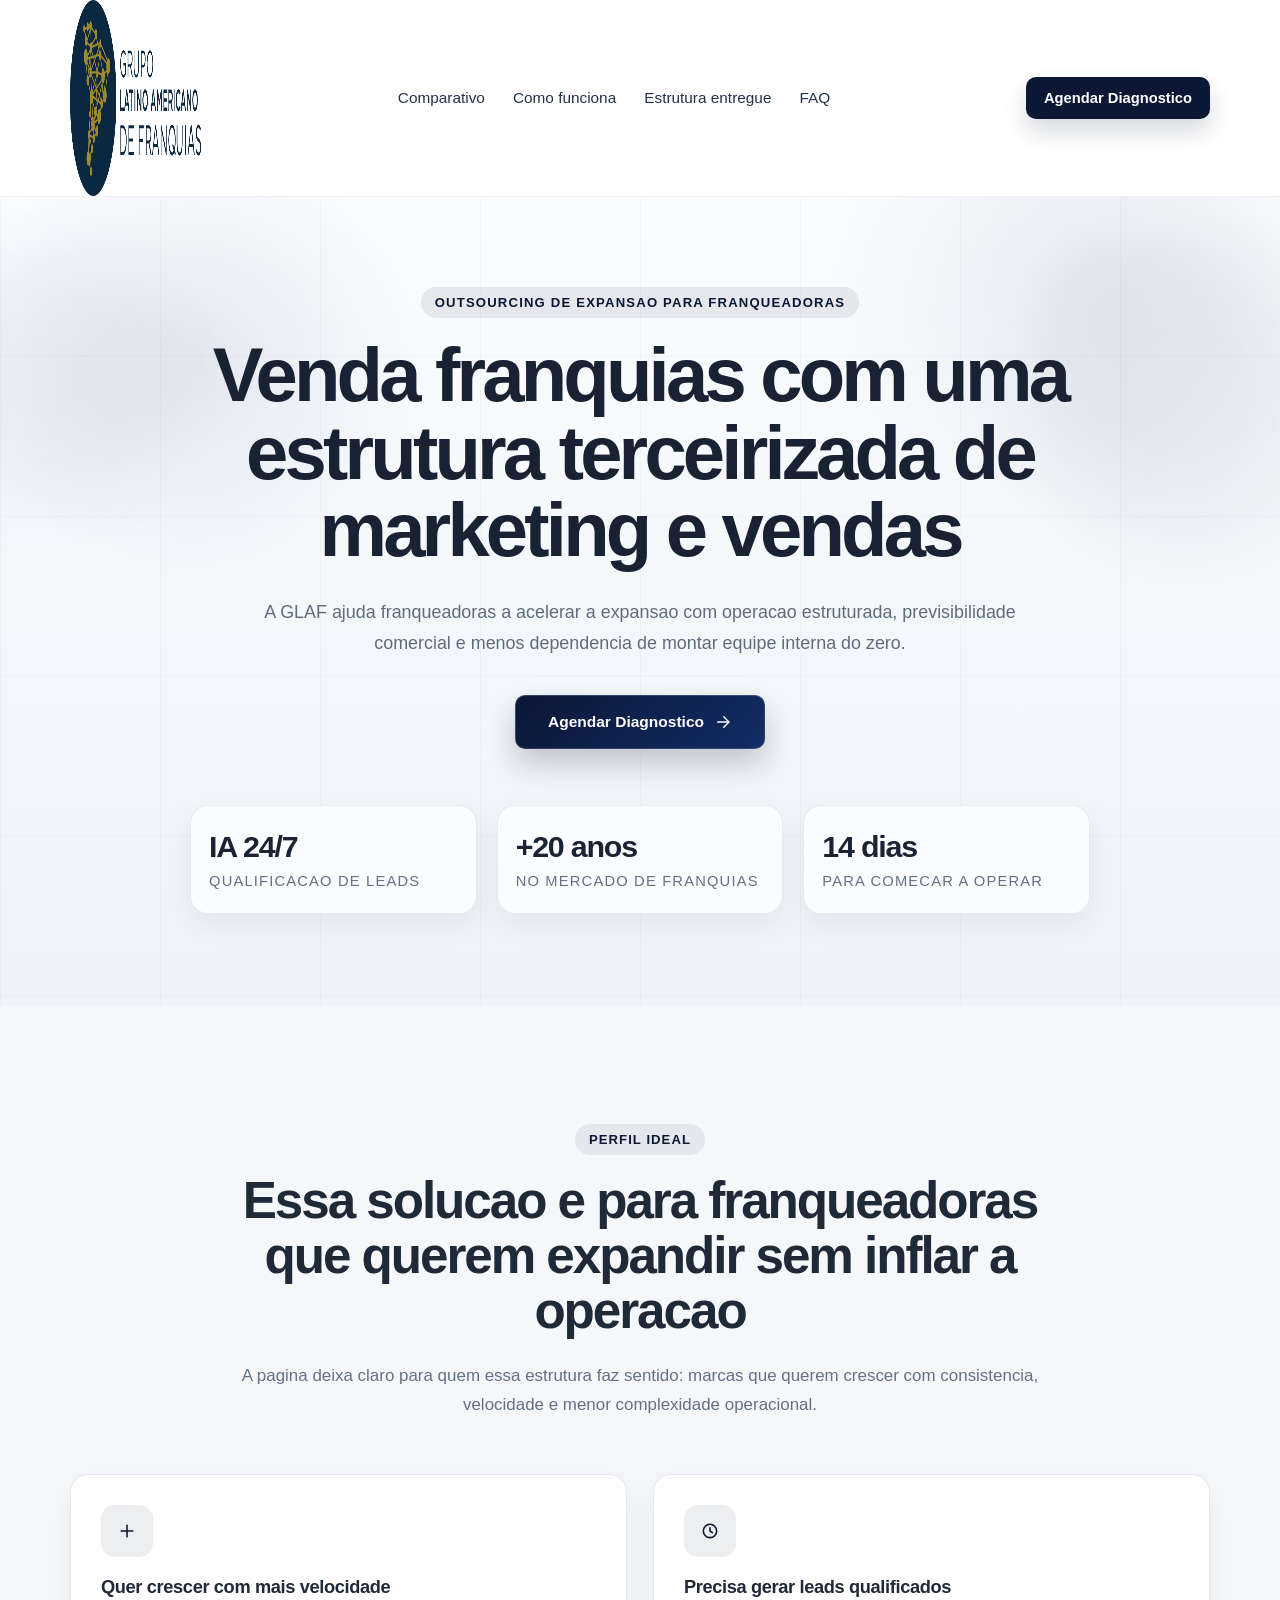
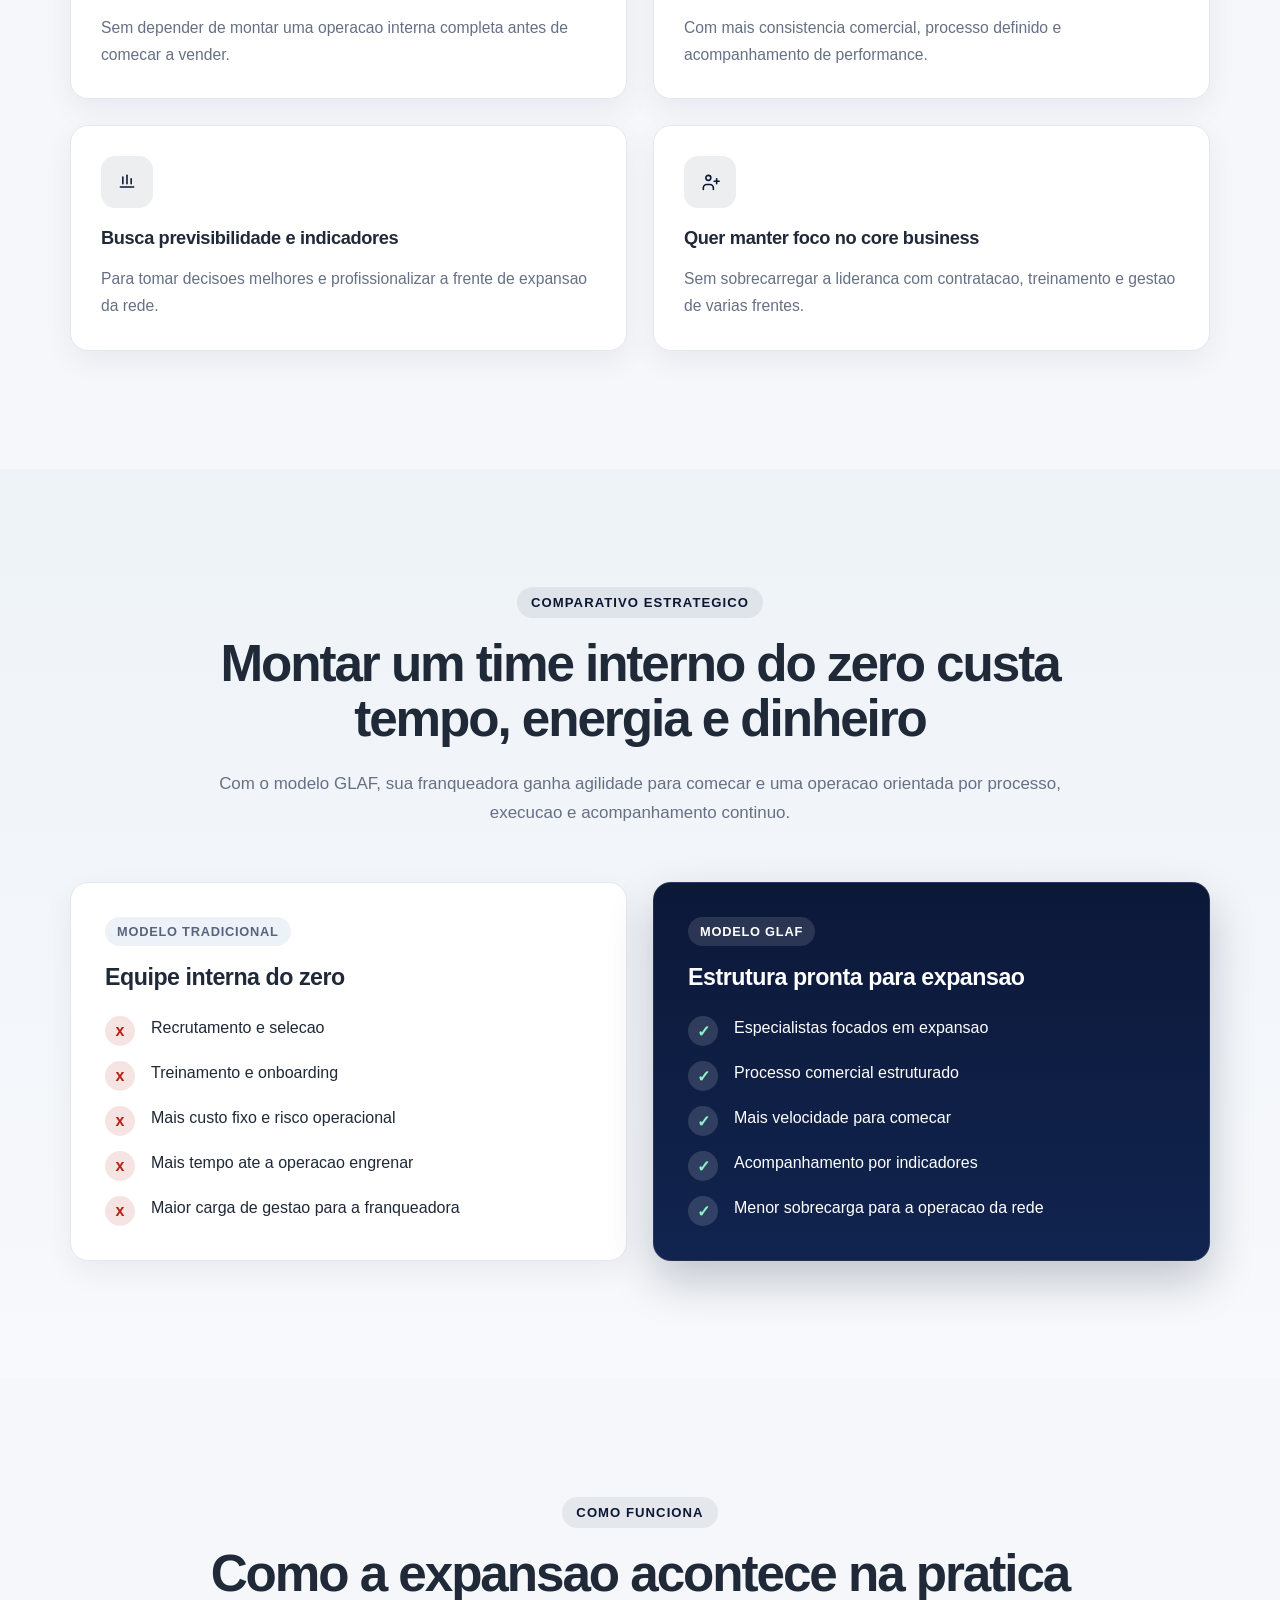
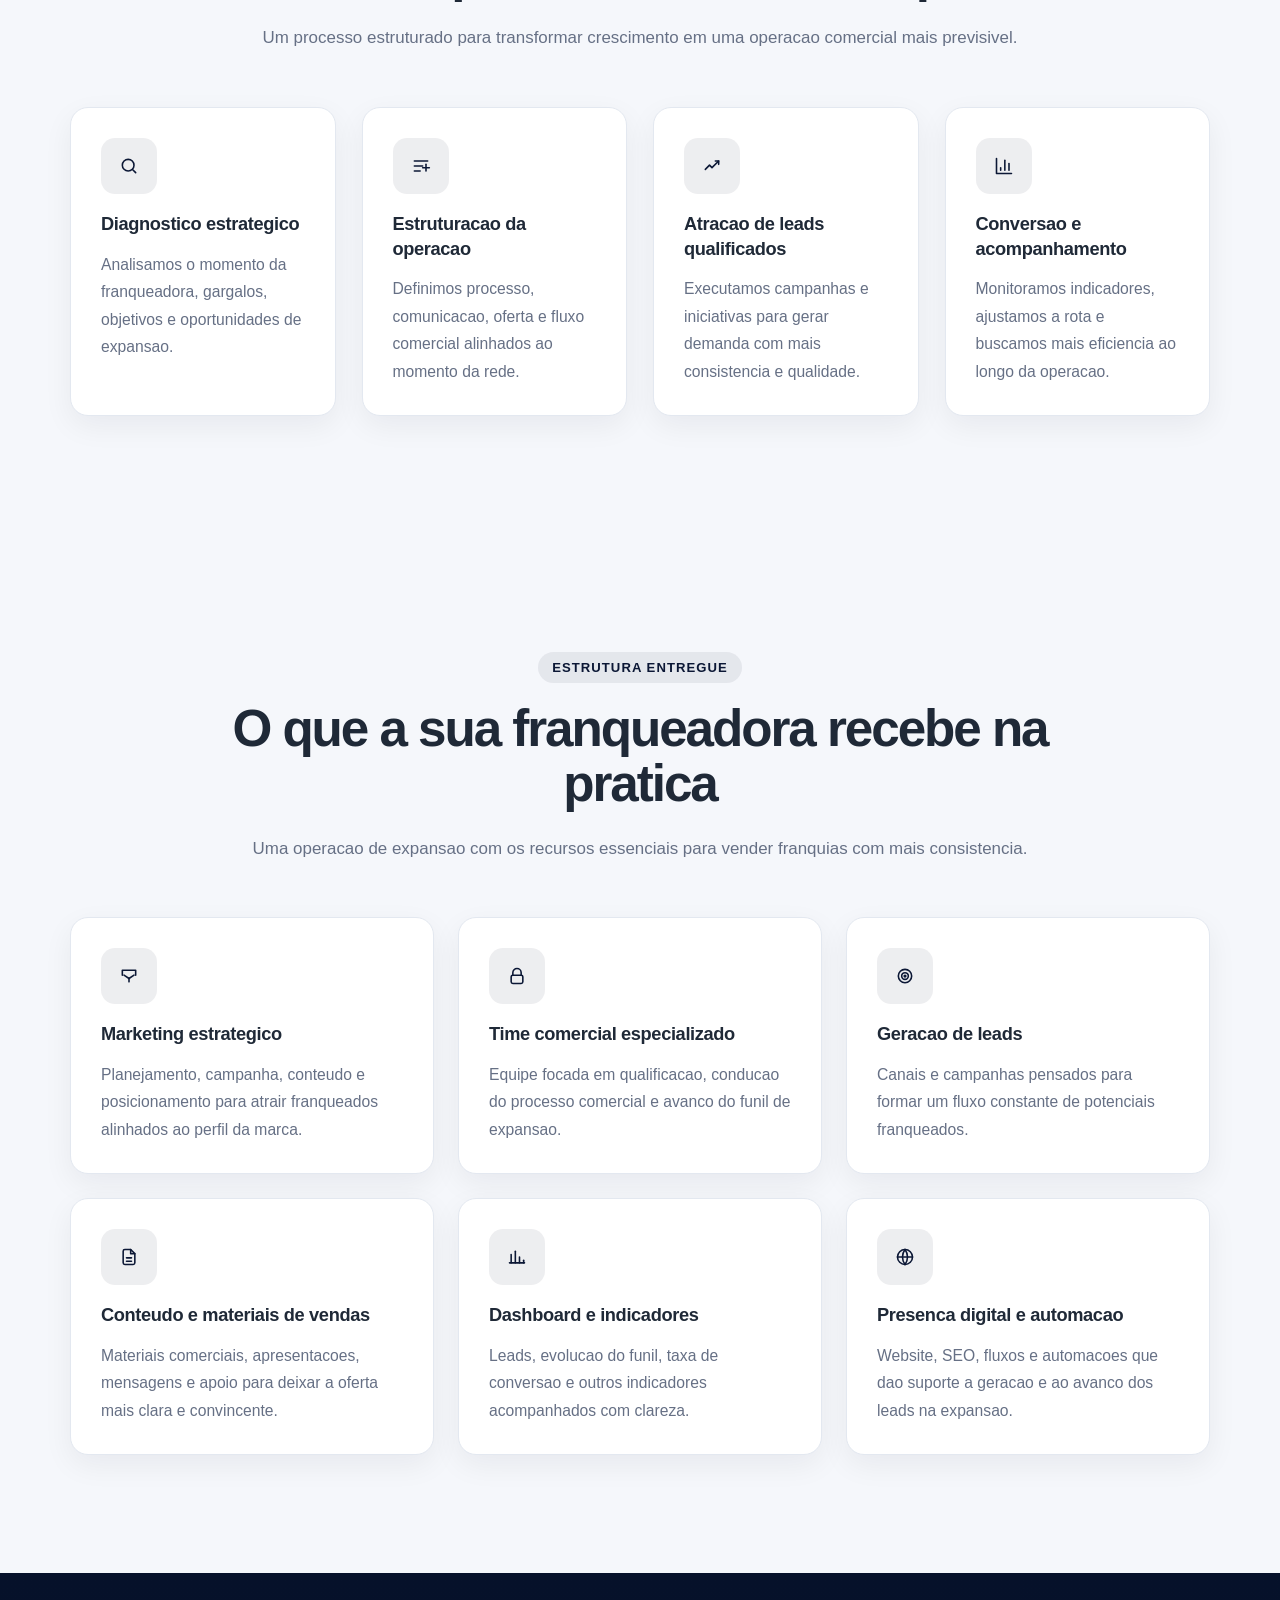
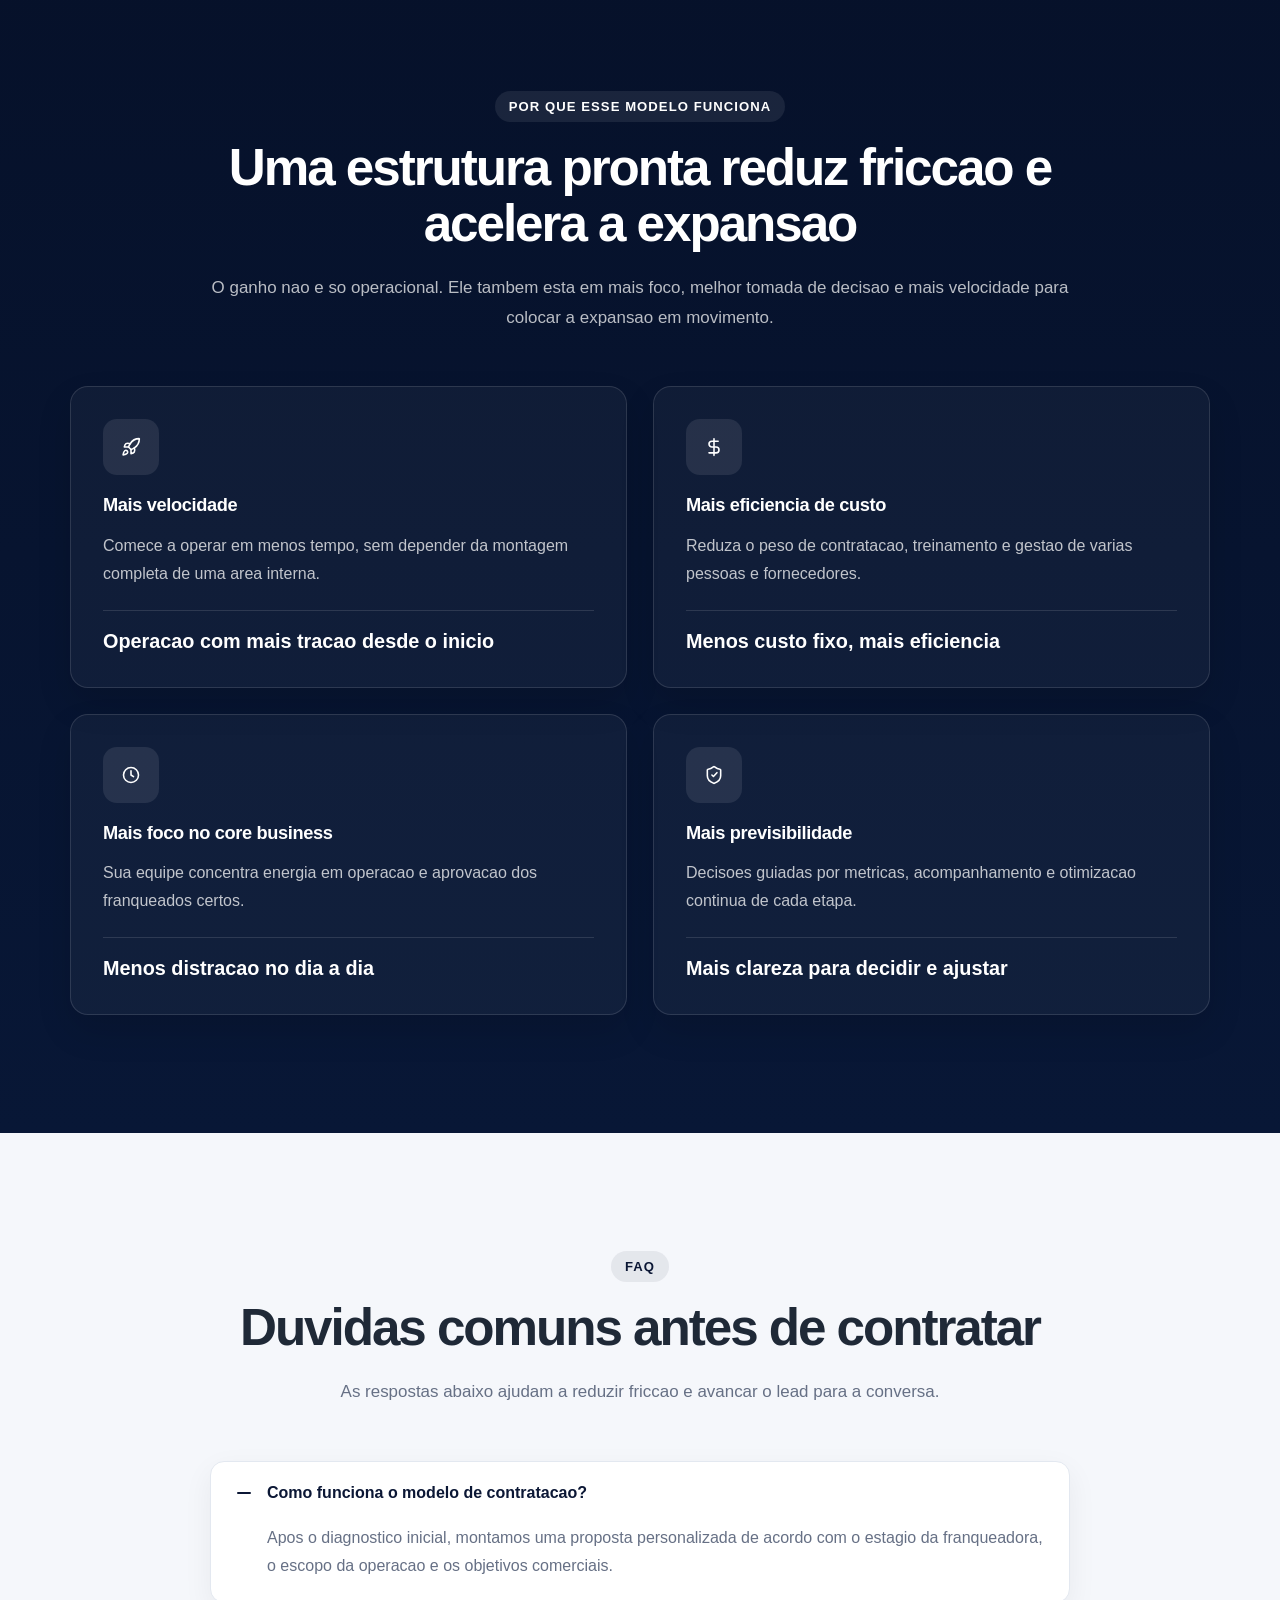
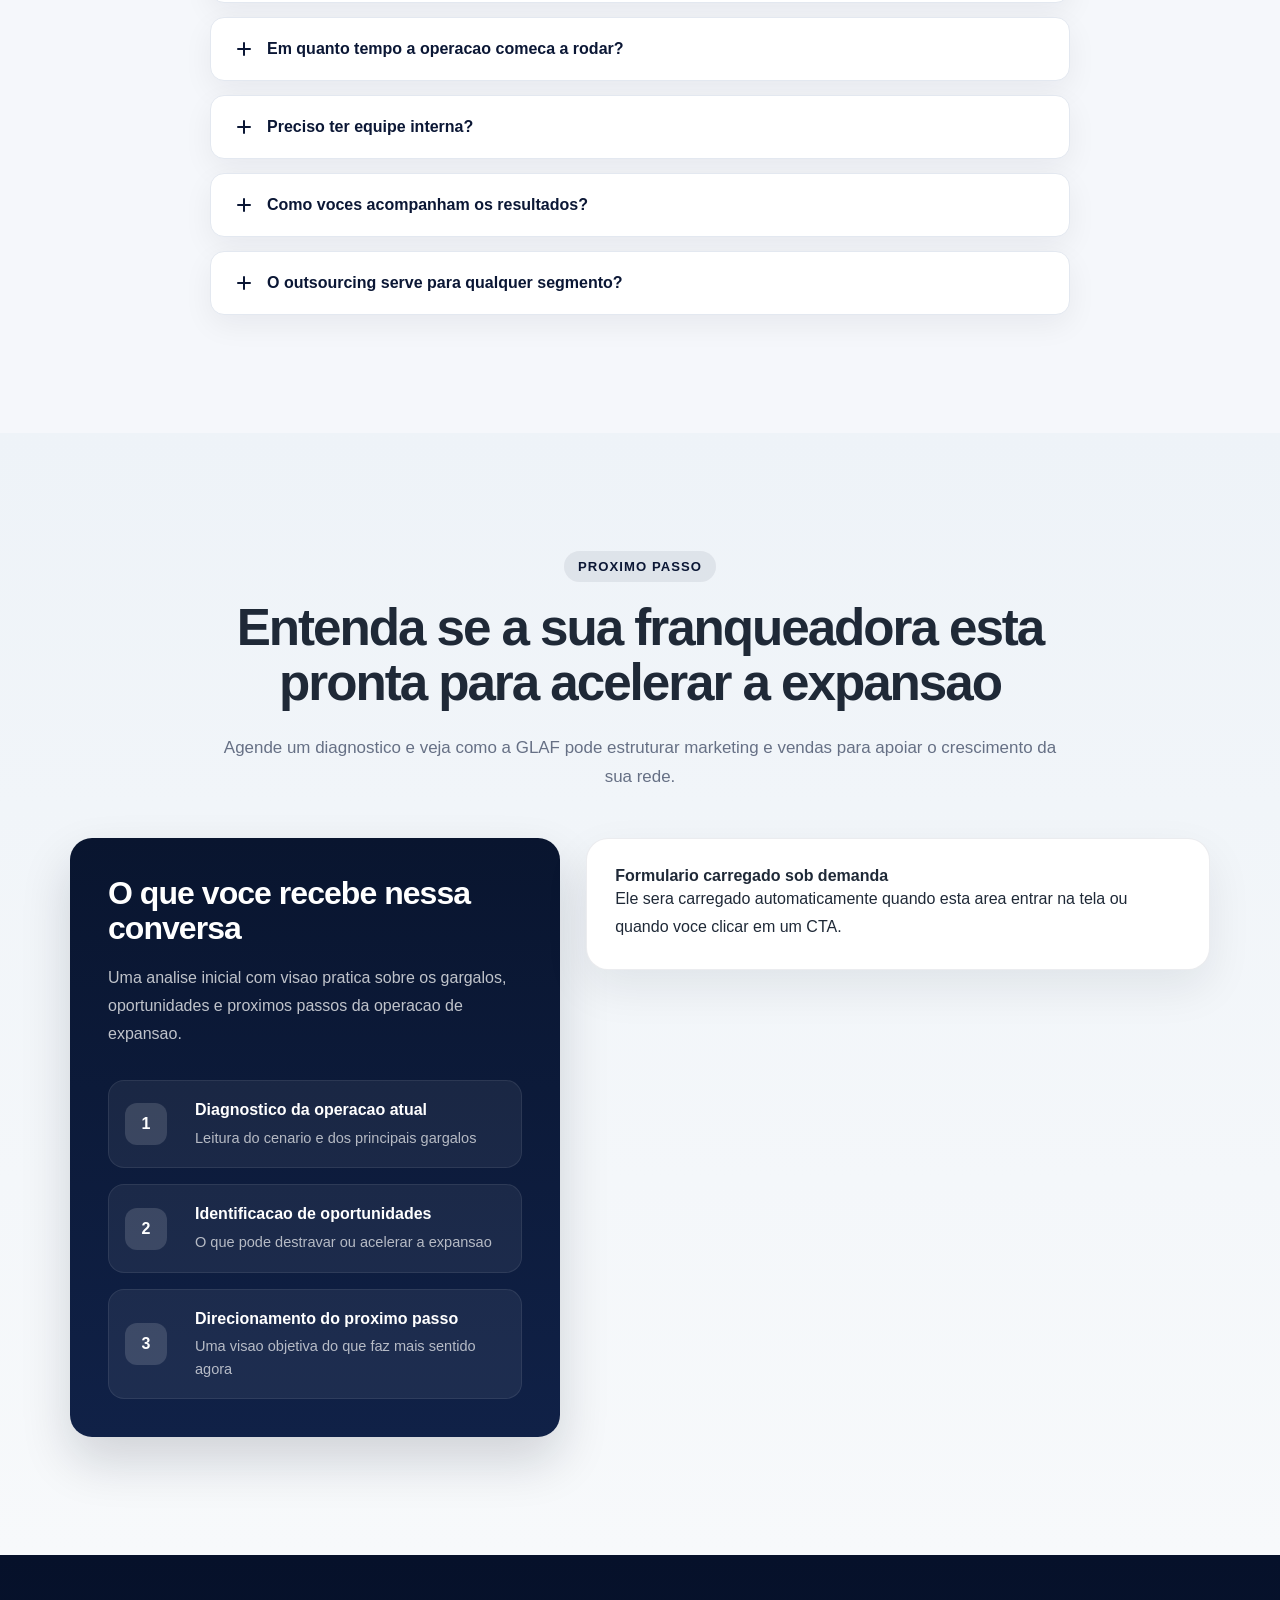
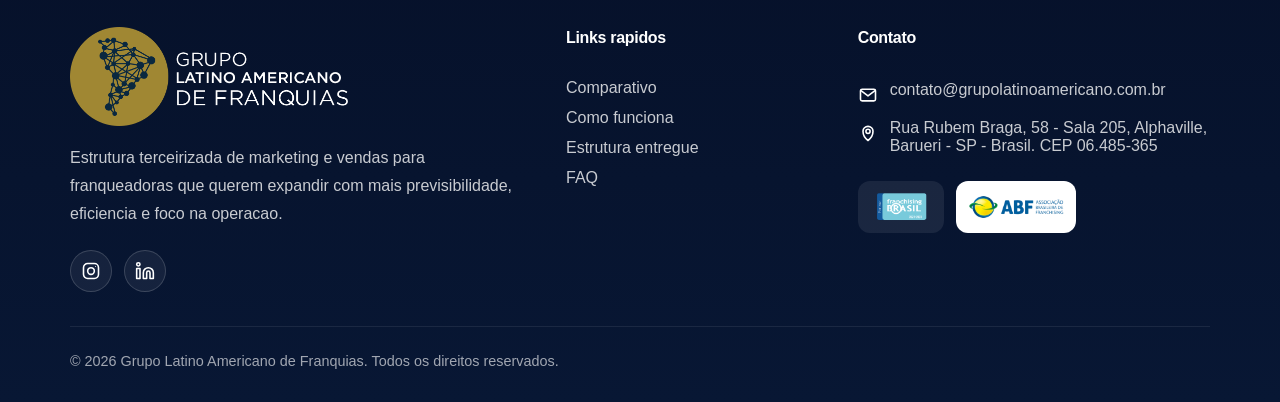
==== commit 0d40c623: "Update index.html" ====
--- a/index.html
+++ b/index.html
@@ -3,37 +3,44 @@
   <head>
     <meta charset="UTF-8" />
     <meta name="viewport" content="width=device-width, initial-scale=1.0" />
-    <title>Outsourcing de Expansão para Franqueadoras | GLAF</title>
+    <title>Outsourcing de Expansao para Franqueadoras | GLAF</title>
     <meta
       name="description"
-      content="Estruture a expansão da sua franqueadora com uma operação terceirizada de marketing e vendas, mais previsibilidade e menos dependência de equipe interna."
+      content="Estruture a expansao da sua franqueadora com uma operacao terceirizada de marketing e vendas, mais previsibilidade e menos dependencia de equipe interna."
     />
-    <meta property="og:title" content="Outsourcing de Expansão para Franqueadoras | GLAF" />
+    <meta name="theme-color" content="#06112a" />
+    <meta property="og:title" content="Outsourcing de Expansao para Franqueadoras | GLAF" />
     <meta
       property="og:description"
-      content="Mais expansão, menos improviso: marketing, vendas e acompanhamento para franqueadoras crescerem com estrutura."
+      content="Mais expansao, menos improviso: marketing, vendas e acompanhamento para franqueadoras crescerem com estrutura."
     />
     <meta property="og:type" content="website" />
     <meta property="og:image" content="assets/logo.png" />
-    <link rel="icon" type="image/png" href="assets/favicon.png" />
-    <link rel="shortcut icon" href="assets/favicon.png" />
-    <link rel="apple-touch-icon" href="assets/favicon.png" />
-    <link rel="preconnect" href="https://fonts.googleapis.com" />
-    <link rel="preconnect" href="https://fonts.gstatic.com" crossorigin />
-    <link
-      href="https://fonts.googleapis.com/css2?family=Inter:wght@100..900&display=swap"
-      rel="stylesheet"
-    />
+    <meta property="og:locale" content="pt_BR" />
+    <link rel="icon" type="image/png" sizes="32x32" href="assets/favicon-32.png" />
+    <link rel="icon" type="image/png" sizes="192x192" href="assets/favicon.png" />
+    <link rel="apple-touch-icon" sizes="180x180" href="assets/apple-touch-icon.png" />
+    <link rel="preload" href="style.css" as="style" />
     <link rel="stylesheet" href="style.css" />
+    <link rel="dns-prefetch" href="//www.googletagmanager.com" />
+    <link rel="dns-prefetch" href="//connect.facebook.net" />
+    <link rel="dns-prefetch" href="//www.clarity.ms" />
+    <link rel="dns-prefetch" href="//d335luupugsy2.cloudfront.net" />
   </head>
   <body>
     <header class="site-header" id="topo">
       <div class="container header-inner">
         <a class="brand" href="#topo" aria-label="GLAF - voltar ao topo">
-          <img src="assets/logo.png" alt="Grupo Latino Americano de Franquias" />
+          <img
+            src="assets/logo.png"
+            alt="Grupo Latino Americano de Franquias"
+            width="558"
+            height="196"
+            decoding="async"
+          />
         </a>
 
-        <button class="menu-toggle" type="button" aria-expanded="false" aria-controls="primary-nav">
+        <button class="menu-toggle" type="button" aria-expanded="false" aria-controls="primary-nav" aria-label="Abrir menu">
           <span></span>
           <span></span>
           <span></span>
@@ -46,25 +53,25 @@
           <a href="#faq">FAQ</a>
         </nav>
 
-        <a class="header-cta" href="#contato">Agendar Diagnóstico</a>
+        <a class="header-cta" href="#contato">Agendar Diagnostico</a>
       </div>
     </header>
 
     <main>
-      <section class="hero reveal">
+      <section class="hero reveal" aria-labelledby="hero-title">
         <div class="hero-glow hero-glow-left" aria-hidden="true"></div>
         <div class="hero-glow hero-glow-right" aria-hidden="true"></div>
         <div class="container hero-inner">
           <div class="hero-copy">
-            <span class="hero-kicker">Outsourcing de expansão para franqueadoras</span>
-            <h1>Venda franquias com uma estrutura terceirizada de marketing e vendas</h1>
+            <span class="hero-kicker">Outsourcing de expansao para franqueadoras</span>
+            <h1 id="hero-title">Venda franquias com uma estrutura terceirizada de marketing e vendas</h1>
             <p class="hero-description">
-              A GLAF ajuda franqueadoras a acelerar a expansão com operação estruturada,
-              previsibilidade comercial e menos dependência de montar equipe interna do zero.
+              A GLAF ajuda franqueadoras a acelerar a expansao com operacao estruturada,
+              previsibilidade comercial e menos dependencia de montar equipe interna do zero.
             </p>
             <div class="hero-actions">
               <a class="button button-primary button-hero" href="#contato">
-                <span>Agendar Diagnóstico</span>
+                <span>Agendar Diagnostico</span>
                 <svg viewBox="0 0 24 24" aria-hidden="true"><path d="M5 12h14"></path><path d="m13 5 7 7-7 7"></path></svg>
               </a>
             </div>
@@ -73,7 +80,7 @@
           <div class="hero-stats" aria-label="Destaques">
             <article class="stat-item reveal">
               <strong>IA 24/7</strong>
-              <span>Qualificação de leads</span>
+              <span>Qualificacao de leads</span>
             </article>
             <article class="stat-item reveal">
               <strong>+20 anos</strong>
@@ -81,7 +88,7 @@
             </article>
             <article class="stat-item reveal">
               <strong>14 dias</strong>
-              <span>Para começar a operar</span>
+              <span>Para comecar a operar</span>
             </article>
           </div>
         </div>
@@ -90,9 +97,9 @@
       <section class="section section-light" id="para-quem-e">
         <div class="container section-heading center reveal">
           <span class="section-eyebrow">Perfil ideal</span>
-          <h2>Essa solução é para franqueadoras que querem expandir sem inflar a operação</h2>
-          <p class="section-subtitle">
-            A página precisa deixar claro para quem essa estrutura faz sentido: marcas que querem crescer com consistência, velocidade e menor complexidade operacional.
+          <h2>Essa solucao e para franqueadoras que querem expandir sem inflar a operacao</h2>
+          <p class="section-subtitle">
+            A pagina deixa claro para quem essa estrutura faz sentido: marcas que querem crescer com consistencia, velocidade e menor complexidade operacional.
           </p>
         </div>
 
@@ -102,38 +109,38 @@
               <svg viewBox="0 0 24 24" aria-hidden="true"><path d="M12 5v14"></path><path d="M5 12h14"></path></svg>
             </div>
             <h3>Quer crescer com mais velocidade</h3>
-            <p>Sem depender de montar uma operação interna completa antes de começar a vender.</p>
+            <p>Sem depender de montar uma operacao interna completa antes de comecar a vender.</p>
           </article>
           <article class="info-card persona-card reveal">
             <div class="icon-chip">
               <svg viewBox="0 0 24 24" aria-hidden="true"><circle cx="12" cy="12" r="8"></circle><path d="M12 8v4l3 2"></path></svg>
             </div>
             <h3>Precisa gerar leads qualificados</h3>
-            <p>Com mais consistência comercial, processo definido e acompanhamento de performance.</p>
+            <p>Com mais consistencia comercial, processo definido e acompanhamento de performance.</p>
           </article>
           <article class="info-card persona-card reveal">
             <div class="icon-chip">
               <svg viewBox="0 0 24 24" aria-hidden="true"><path d="M4 18h16"></path><path d="M7 14V6"></path><path d="M12 14V4"></path><path d="M17 14v-6"></path></svg>
             </div>
             <h3>Busca previsibilidade e indicadores</h3>
-            <p>Para tomar decisões melhores e profissionalizar a frente de expansão da rede.</p>
+            <p>Para tomar decisoes melhores e profissionalizar a frente de expansao da rede.</p>
           </article>
           <article class="info-card persona-card reveal">
             <div class="icon-chip">
               <svg viewBox="0 0 24 24" aria-hidden="true"><path d="M16 21v-2a4 4 0 0 0-4-4H8a4 4 0 0 0-4 4v2"></path><circle cx="10" cy="7" r="3"></circle><path d="M20 8v6"></path><path d="M23 11h-6"></path></svg>
             </div>
             <h3>Quer manter foco no core business</h3>
-            <p>Sem sobrecarregar a liderança com contratação, treinamento e gestão de várias frentes.</p>
+            <p>Sem sobrecarregar a lideranca com contratacao, treinamento e gestao de varias frentes.</p>
           </article>
         </div>
       </section>
 
       <section class="section section-soft" id="comparativo">
         <div class="container section-heading center reveal">
-          <span class="section-eyebrow">Comparativo estratégico</span>
+          <span class="section-eyebrow">Comparativo estrategico</span>
           <h2>Montar um time interno do zero custa tempo, energia e dinheiro</h2>
           <p class="section-subtitle">
-            Com o modelo GLAF, sua franqueadora ganha agilidade para começar e uma operação orientada por processo, execução e acompanhamento contínuo.
+            Com o modelo GLAF, sua franqueadora ganha agilidade para comecar e uma operacao orientada por processo, execucao e acompanhamento continuo.
           </p>
         </div>
 
@@ -144,25 +151,25 @@
               <h3>Equipe interna do zero</h3>
             </div>
             <ul class="compare-list compare-list-negative">
-              <li><span class="list-icon negative">×</span><span>Recrutamento e seleção</span></li>
-              <li><span class="list-icon negative">×</span><span>Treinamento e onboarding</span></li>
-              <li><span class="list-icon negative">×</span><span>Mais custo fixo e risco operacional</span></li>
-              <li><span class="list-icon negative">×</span><span>Mais tempo até a operação engrenar</span></li>
-              <li><span class="list-icon negative">×</span><span>Maior carga de gestão para a franqueadora</span></li>
+              <li><span class="list-icon negative">x</span><span>Recrutamento e selecao</span></li>
+              <li><span class="list-icon negative">x</span><span>Treinamento e onboarding</span></li>
+              <li><span class="list-icon negative">x</span><span>Mais custo fixo e risco operacional</span></li>
+              <li><span class="list-icon negative">x</span><span>Mais tempo ate a operacao engrenar</span></li>
+              <li><span class="list-icon negative">x</span><span>Maior carga de gestao para a franqueadora</span></li>
             </ul>
           </article>
 
           <article class="compare-card compare-card-highlight reveal">
             <div class="compare-header">
               <span class="compare-tag compare-tag-strong">Modelo GLAF</span>
-              <h3>Estrutura pronta para expansão</h3>
+              <h3>Estrutura pronta para expansao</h3>
             </div>
             <ul class="compare-list compare-list-positive">
-              <li><span class="list-icon positive">✓</span><span>Especialistas focados em expansão</span></li>
-              <li><span class="list-icon positive">✓</span><span>Processo comercial estruturado</span></li>
-              <li><span class="list-icon positive">✓</span><span>Mais velocidade para começar</span></li>
-              <li><span class="list-icon positive">✓</span><span>Acompanhamento por indicadores</span></li>
-              <li><span class="list-icon positive">✓</span><span>Menor sobrecarga para a operação da rede</span></li>
+              <li><span class="list-icon positive">&#10003;</span><span>Especialistas focados em expansao</span></li>
+              <li><span class="list-icon positive">&#10003;</span><span>Processo comercial estruturado</span></li>
+              <li><span class="list-icon positive">&#10003;</span><span>Mais velocidade para comecar</span></li>
+              <li><span class="list-icon positive">&#10003;</span><span>Acompanhamento por indicadores</span></li>
+              <li><span class="list-icon positive">&#10003;</span><span>Menor sobrecarga para a operacao da rede</span></li>
             </ul>
           </article>
         </div>
@@ -171,32 +178,32 @@
       <section class="section section-light" id="como-funciona">
         <div class="container section-heading center reveal">
           <span class="section-eyebrow">Como funciona</span>
-          <h2>Como a expansão acontece na prática</h2>
-          <p class="section-subtitle">
-            Um processo estruturado para transformar crescimento em uma operação comercial mais previsível.
+          <h2>Como a expansao acontece na pratica</h2>
+          <p class="section-subtitle">
+            Um processo estruturado para transformar crescimento em uma operacao comercial mais previsivel.
           </p>
         </div>
 
         <div class="container cards-grid cards-grid-4 process-grid">
           <article class="info-card process-card reveal">
             <div class="icon-box"><svg viewBox="0 0 24 24" aria-hidden="true"><circle cx="11" cy="11" r="7"></circle><path d="m20 20-3.5-3.5"></path></svg></div>
-            <h3>Diagnóstico estratégico</h3>
-            <p>Analisamos o momento da franqueadora, gargalos, objetivos e oportunidades de expansão.</p>
+            <h3>Diagnostico estrategico</h3>
+            <p>Analisamos o momento da franqueadora, gargalos, objetivos e oportunidades de expansao.</p>
           </article>
           <article class="info-card process-card reveal">
             <div class="icon-box"><svg viewBox="0 0 24 24" aria-hidden="true"><path d="M4 6h16"></path><path d="M4 12h10"></path><path d="M4 18h7"></path><path d="M18 10v8"></path><path d="M14 14h8"></path></svg></div>
-            <h3>Estruturação da operação</h3>
-            <p>Definimos processo, comunicação, oferta e fluxo comercial alinhados ao momento da rede.</p>
+            <h3>Estruturacao da operacao</h3>
+            <p>Definimos processo, comunicacao, oferta e fluxo comercial alinhados ao momento da rede.</p>
           </article>
           <article class="info-card process-card reveal">
             <div class="icon-box"><svg viewBox="0 0 24 24" aria-hidden="true"><path d="M4 16l5-5 3 3 8-8"></path><path d="M20 10V6h-4"></path></svg></div>
-            <h3>Atração de leads qualificados</h3>
-            <p>Executamos campanhas e iniciativas para gerar demanda com mais consistência e qualidade.</p>
+            <h3>Atracao de leads qualificados</h3>
+            <p>Executamos campanhas e iniciativas para gerar demanda com mais consistencia e qualidade.</p>
           </article>
           <article class="info-card process-card reveal">
             <div class="icon-box"><svg viewBox="0 0 24 24" aria-hidden="true"><path d="M3 3v18h18"></path><path d="M18 17V9"></path><path d="M13 17V5"></path><path d="M8 17v-3"></path></svg></div>
-            <h3>Conversão e acompanhamento</h3>
-            <p>Monitoramos indicadores, ajustamos a rota e buscamos mais eficiência ao longo da operação.</p>
+            <h3>Conversao e acompanhamento</h3>
+            <p>Monitoramos indicadores, ajustamos a rota e buscamos mais eficiencia ao longo da operacao.</p>
           </article>
         </div>
       </section>
@@ -204,42 +211,42 @@
       <section class="section section-light alt-section" id="estrutura-entregue">
         <div class="container section-heading center reveal">
           <span class="section-eyebrow">Estrutura entregue</span>
-          <h2>O que a sua franqueadora recebe na prática</h2>
-          <p class="section-subtitle">
-            Uma operação de expansão com os recursos essenciais para vender franquias com mais consistência.
+          <h2>O que a sua franqueadora recebe na pratica</h2>
+          <p class="section-subtitle">
+            Uma operacao de expansao com os recursos essenciais para vender franquias com mais consistencia.
           </p>
         </div>
 
         <div class="container cards-grid cards-grid-3">
           <article class="info-card feature-card reveal">
             <div class="icon-box"><svg viewBox="0 0 24 24" aria-hidden="true"><path d="M4 11V5h16v6"></path><path d="m6 11 6 4 6-4"></path><path d="M12 15v4"></path></svg></div>
-            <h3>Marketing estratégico</h3>
-            <p>Planejamento, campanha, conteúdo e posicionamento para atrair franqueados alinhados ao perfil da marca.</p>
+            <h3>Marketing estrategico</h3>
+            <p>Planejamento, campanha, conteudo e posicionamento para atrair franqueados alinhados ao perfil da marca.</p>
           </article>
           <article class="info-card feature-card reveal">
             <div class="icon-box"><svg viewBox="0 0 24 24" aria-hidden="true"><path d="M7 11V8a5 5 0 0 1 10 0v3"></path><rect x="5" y="11" width="14" height="10" rx="2"></rect></svg></div>
             <h3>Time comercial especializado</h3>
-            <p>Equipe focada em qualificação, condução do processo comercial e avanço do funil de expansão.</p>
+            <p>Equipe focada em qualificacao, conducao do processo comercial e avanco do funil de expansao.</p>
           </article>
           <article class="info-card feature-card reveal">
             <div class="icon-box"><svg viewBox="0 0 24 24" aria-hidden="true"><circle cx="12" cy="12" r="8"></circle><circle cx="12" cy="12" r="4"></circle><circle cx="12" cy="12" r="1"></circle></svg></div>
-            <h3>Geração de leads</h3>
+            <h3>Geracao de leads</h3>
             <p>Canais e campanhas pensados para formar um fluxo constante de potenciais franqueados.</p>
           </article>
           <article class="info-card feature-card reveal">
             <div class="icon-box"><svg viewBox="0 0 24 24" aria-hidden="true"><path d="M14 3H7a2 2 0 0 0-2 2v14a2 2 0 0 0 2 2h10a2 2 0 0 0 2-2V8Z"></path><path d="M14 3v5h5"></path><path d="M9 13h6"></path><path d="M9 17h6"></path></svg></div>
-            <h3>Conteúdo e materiais de vendas</h3>
-            <p>Materiais comerciais, apresentações, mensagens e apoio para deixar a oferta mais clara e convincente.</p>
+            <h3>Conteudo e materiais de vendas</h3>
+            <p>Materiais comerciais, apresentacoes, mensagens e apoio para deixar a oferta mais clara e convincente.</p>
           </article>
           <article class="info-card feature-card reveal">
             <div class="icon-box"><svg viewBox="0 0 24 24" aria-hidden="true"><path d="M5 19V9"></path><path d="M10 19V5"></path><path d="M15 19v-7"></path><path d="M20 19v-3"></path><path d="M3 19h18"></path></svg></div>
             <h3>Dashboard e indicadores</h3>
-            <p>Leads, evolução do funil, taxa de conversão e outros indicadores acompanhados com clareza.</p>
+            <p>Leads, evolucao do funil, taxa de conversao e outros indicadores acompanhados com clareza.</p>
           </article>
           <article class="info-card feature-card reveal">
             <div class="icon-box"><svg viewBox="0 0 24 24" aria-hidden="true"><circle cx="12" cy="12" r="9"></circle><path d="M3 12h18"></path><path d="M12 3a15 15 0 0 1 0 18"></path><path d="M12 3a15 15 0 0 0 0 18"></path></svg></div>
-            <h3>Presença digital e automação</h3>
-            <p>Website, SEO, fluxos e automações que dão suporte à geração e ao avanço dos leads na expansão.</p>
+            <h3>Presenca digital e automacao</h3>
+            <p>Website, SEO, fluxos e automacoes que dao suporte a geracao e ao avanco dos leads na expansao.</p>
           </article>
         </div>
       </section>
@@ -247,9 +254,9 @@
       <section class="section section-dark" id="modelo-funciona">
         <div class="container section-heading center light-text reveal">
           <span class="section-eyebrow">Por que esse modelo funciona</span>
-          <h2>Uma estrutura pronta reduz fricção e acelera a expansão</h2>
-          <p class="section-subtitle">
-            O ganho não é só operacional. Ele também está em mais foco, melhor tomada de decisão e mais velocidade para colocar a expansão em movimento.
+          <h2>Uma estrutura pronta reduz friccao e acelera a expansao</h2>
+          <p class="section-subtitle">
+            O ganho nao e so operacional. Ele tambem esta em mais foco, melhor tomada de decisao e mais velocidade para colocar a expansao em movimento.
           </p>
         </div>
 
@@ -257,25 +264,25 @@
           <article class="benefit-card reveal">
             <div class="icon-box dark-icon-box"><svg viewBox="0 0 24 24" aria-hidden="true"><path d="M4.5 16.5C3 17.76 2.5 21.5 2.5 21.5s3.74-.5 5-2c.7-.84.69-2.13-.1-2.92-.79-.79-2.08-.8-2.9-.08Z"></path><path d="m12 15-3-3a22 22 0 0 1 2-3.95A12.88 12.88 0 0 1 22 2c0 2.72-.78 7.5-6 11a22.35 22.35 0 0 1-4 2Z"></path><path d="M9 12H4s.55-3.03 2-4c1.62-1.08 5 0 5 0"></path><path d="M12 15v5s3.03-.55 4-2c1.08-1.62 0-5 0-5"></path></svg></div>
             <h3>Mais velocidade</h3>
-            <p>Comece a operar em menos tempo, sem depender da montagem completa de uma área interna.</p>
-            <strong>Operação com mais tração desde o início</strong>
+            <p>Comece a operar em menos tempo, sem depender da montagem completa de uma area interna.</p>
+            <strong>Operacao com mais tracao desde o inicio</strong>
           </article>
           <article class="benefit-card reveal">
             <div class="icon-box dark-icon-box"><svg viewBox="0 0 24 24" aria-hidden="true"><line x1="12" x2="12" y1="2" y2="22"></line><path d="M17 5H9.5a3.5 3.5 0 0 0 0 7h5a3.5 3.5 0 0 1 0 7H6"></path></svg></div>
-            <h3>Mais eficiência de custo</h3>
-            <p>Reduza o peso de contratação, treinamento e gestão de várias pessoas e fornecedores.</p>
-            <strong>Menos custo fixo, mais eficiência</strong>
+            <h3>Mais eficiencia de custo</h3>
+            <p>Reduza o peso de contratacao, treinamento e gestao de varias pessoas e fornecedores.</p>
+            <strong>Menos custo fixo, mais eficiencia</strong>
           </article>
           <article class="benefit-card reveal">
             <div class="icon-box dark-icon-box"><svg viewBox="0 0 24 24" aria-hidden="true"><circle cx="12" cy="12" r="9"></circle><path d="M12 7v5l3 2"></path></svg></div>
             <h3>Mais foco no core business</h3>
-            <p>Sua equipe concentra energia em operação e aprovação dos franqueados certos.</p>
-            <strong>Menos distração no dia a dia</strong>
+            <p>Sua equipe concentra energia em operacao e aprovacao dos franqueados certos.</p>
+            <strong>Menos distracao no dia a dia</strong>
           </article>
           <article class="benefit-card reveal">
             <div class="icon-box dark-icon-box"><svg viewBox="0 0 24 24" aria-hidden="true"><path d="M20 13c0 5-3.5 7.5-7.66 8.95a1 1 0 0 1-.67-.01C7.5 20.5 4 18 4 13V6a1 1 0 0 1 1-1c2 0 4.5-1.2 6.24-2.72a1.17 1.17 0 0 1 1.52 0C14.5 3.8 17 5 19 5a1 1 0 0 1 1 1Z"></path><path d="m9.5 12 1.8 1.8 4.2-4.6"></path></svg></div>
             <h3>Mais previsibilidade</h3>
-            <p>Decisões guiadas por métricas, acompanhamento e otimização contínua de cada etapa.</p>
+            <p>Decisoes guiadas por metricas, acompanhamento e otimizacao continua de cada etapa.</p>
             <strong>Mais clareza para decidir e ajustar</strong>
           </article>
         </div>
@@ -284,89 +291,93 @@
       <section class="section section-light" id="faq">
         <div class="container section-heading center reveal">
           <span class="section-eyebrow">FAQ</span>
-          <h2>Dúvidas comuns antes de contratar</h2>
-          <p class="section-subtitle">As respostas abaixo ajudam a reduzir fricção e avançar o lead para a conversa.</p>
+          <h2>Duvidas comuns antes de contratar</h2>
+          <p class="section-subtitle">As respostas abaixo ajudam a reduzir friccao e avancar o lead para a conversa.</p>
         </div>
 
         <div class="container faq-container reveal">
           <article class="faq-item is-open">
             <button class="faq-question" type="button" aria-expanded="true">
               <span class="faq-icon"></span>
-              Como funciona o modelo de contratação?
+              Como funciona o modelo de contratacao?
             </button>
-            <div class="faq-answer"><p>Após o diagnóstico inicial, montamos uma proposta personalizada de acordo com o estágio da franqueadora, o escopo da operação e os objetivos comerciais.</p></div>
+            <div class="faq-answer"><p>Apos o diagnostico inicial, montamos uma proposta personalizada de acordo com o estagio da franqueadora, o escopo da operacao e os objetivos comerciais.</p></div>
           </article>
           <article class="faq-item">
             <button class="faq-question" type="button" aria-expanded="false">
               <span class="faq-icon"></span>
-              Em quanto tempo a operação começa a rodar?
+              Em quanto tempo a operacao comeca a rodar?
             </button>
-            <div class="faq-answer"><p>A estrutura pode começar a operar em 14 dias após a contratação, com os primeiros movimentos de geração e qualificação acontecendo logo nas primeiras semanas.</p></div>
+            <div class="faq-answer"><p>A estrutura pode comecar a operar em 14 dias apos a contratacao, com os primeiros movimentos de geracao e qualificacao acontecendo logo nas primeiras semanas.</p></div>
           </article>
           <article class="faq-item">
             <button class="faq-question" type="button" aria-expanded="false">
               <span class="faq-icon"></span>
               Preciso ter equipe interna?
             </button>
-            <div class="faq-answer"><p>Não. Esse é justamente um dos ganhos do outsourcing: reduzir a necessidade de montar e gerir uma estrutura interna completa para expansão.</p></div>
+            <div class="faq-answer"><p>Nao. Esse e justamente um dos ganhos do outsourcing: reduzir a necessidade de montar e gerir uma estrutura interna completa para expansao.</p></div>
           </article>
           <article class="faq-item">
             <button class="faq-question" type="button" aria-expanded="false">
               <span class="faq-icon"></span>
-              Como vocês acompanham os resultados?
+              Como voces acompanham os resultados?
             </button>
-            <div class="faq-answer"><p>Com indicadores claros, acompanhamento do funil, reuniões de revisão e otimização contínua da operação comercial e de marketing.</p></div>
+            <div class="faq-answer"><p>Com indicadores claros, acompanhamento do funil, reunioes de revisao e otimizacao continua da operacao comercial e de marketing.</p></div>
           </article>
           <article class="faq-item">
             <button class="faq-question" type="button" aria-expanded="false">
               <span class="faq-icon"></span>
               O outsourcing serve para qualquer segmento?
             </button>
-            <div class="faq-answer"><p>Sim. A metodologia é adaptável a diferentes modelos de franquia, desde que exista potencial de estruturação comercial e expansão da rede.</p></div>
+            <div class="faq-answer"><p>Sim. A metodologia e adaptavel a diferentes modelos de franquia, desde que exista potencial de estruturacao comercial e expansao da rede.</p></div>
           </article>
         </div>
       </section>
 
       <section class="section contact-section" id="contato">
         <div class="container section-heading center reveal contact-heading">
-          <span class="section-eyebrow">Próximo passo</span>
-          <h2>Entenda se a sua franqueadora está pronta para acelerar a expansão</h2>
-          <p class="section-subtitle">
-            Agende um diagnóstico e veja como a GLAF pode estruturar marketing e vendas para apoiar o crescimento da sua rede.
+          <span class="section-eyebrow">Proximo passo</span>
+          <h2>Entenda se a sua franqueadora esta pronta para acelerar a expansao</h2>
+          <p class="section-subtitle">
+            Agende um diagnostico e veja como a GLAF pode estruturar marketing e vendas para apoiar o crescimento da sua rede.
           </p>
         </div>
 
         <div class="container contact-wrapper">
           <div class="contact-aside reveal">
-            <h3>O que você recebe nessa conversa</h3>
-            <p>Uma análise inicial com visão prática sobre os gargalos, oportunidades e próximos passos da operação de expansão.</p>
+            <h3>O que voce recebe nessa conversa</h3>
+            <p>Uma analise inicial com visao pratica sobre os gargalos, oportunidades e proximos passos da operacao de expansao.</p>
             <div class="contact-steps">
               <article class="contact-step">
                 <span class="step-badge">1</span>
                 <div>
-                  <strong>Diagnóstico da operação atual</strong>
-                  <small>Leitura do cenário e dos principais gargalos</small>
+                  <strong>Diagnostico da operacao atual</strong>
+                  <small>Leitura do cenario e dos principais gargalos</small>
                 </div>
               </article>
               <article class="contact-step">
                 <span class="step-badge">2</span>
                 <div>
-                  <strong>Identificação de oportunidades</strong>
-                  <small>O que pode destravar ou acelerar a expansão</small>
+                  <strong>Identificacao de oportunidades</strong>
+                  <small>O que pode destravar ou acelerar a expansao</small>
                 </div>
               </article>
               <article class="contact-step">
                 <span class="step-badge">3</span>
                 <div>
-                  <strong>Direcionamento do próximo passo</strong>
-                  <small>Uma visão objetiva do que faz mais sentido agora</small>
+                  <strong>Direcionamento do proximo passo</strong>
+                  <small>Uma visao objetiva do que faz mais sentido agora</small>
                 </div>
               </article>
             </div>
           </div>
 
           <div class="contact-form-card reveal">
-            <div id="glaf-formulario-lp-outsourcing-de-expansao-v3-a2aebef3c204423f9671" class="rd-form-host">
+            <div id="glaf-formulario-lp-outsourcing-de-expansao-v3-a2aebef3c204423f9671" class="rd-form-host" aria-live="polite">
+              <div class="form-placeholder">
+                <strong>Formulario carregado sob demanda</strong>
+                <p>Ele sera carregado automaticamente quando esta area entrar na tela ou quando voce clicar em um CTA.</p>
+              </div>
             </div>
           </div>
         </div>
@@ -376,9 +387,9 @@
     <footer class="site-footer">
       <div class="container footer-grid">
         <div class="footer-branding">
-          <img class="footer-logo" src="assets/logo-clara.png" alt="Grupo Latino Americano de Franquias" />
+          <img class="footer-logo" src="assets/logo-clara.png" alt="Grupo Latino Americano de Franquias" width="558" height="196" loading="lazy" decoding="async" />
           <p>
-            Estrutura terceirizada de marketing e vendas para franqueadoras que querem expandir com mais previsibilidade, eficiência e foco na operação.
+            Estrutura terceirizada de marketing e vendas para franqueadoras que querem expandir com mais previsibilidade, eficiencia e foco na operacao.
           </p>
           <div class="social-links" aria-label="Redes sociais">
             <a href="https://www.instagram.com/glaf_franquias/" target="_blank" rel="noreferrer" aria-label="Instagram">
@@ -391,7 +402,7 @@
         </div>
 
         <div class="footer-links">
-          <h3>Links rápidos</h3>
+          <h3>Links rapidos</h3>
           <a href="#comparativo">Comparativo</a>
           <a href="#como-funciona">Como funciona</a>
           <a href="#estrutura-entregue">Estrutura entregue</a>
@@ -409,18 +420,21 @@
             <span>Rua Rubem Braga, 58 - Sala 205, Alphaville, Barueri - SP - Brasil. CEP 06.485-365</span>
           </div>
           <div class="footer-badges">
-            <div class="badge-panel"><img src="assets/franchising-partner.png" alt="Franchising Partner" /></div>
-            <div class="badge-panel badge-panel-white"><img src="assets/abf-horizontal.webp" alt="ABF" /></div>
+            <div class="badge-panel"><img src="assets/franchising-partner.png" alt="Franchising Partner" width="200" height="103" loading="lazy" decoding="async" /></div>
+            <div class="badge-panel badge-panel-white"><img src="assets/abf-horizontal.webp" alt="ABF" width="300" height="100" loading="lazy" decoding="async" /></div>
           </div>
         </div>
       </div>
 
       <div class="container footer-bottom">
-        <p>© <span id="current-year">2026</span> Grupo Latino Americano de Franquias. Todos os direitos reservados.</p>
+        <p>&copy; <span id="current-year">2026</span> Grupo Latino Americano de Franquias. Todos os direitos reservados.</p>
       </div>
     </footer>
 
-    <script src="https://d335luupugsy2.cloudfront.net/js/rdstation-forms/stable/rdstation-forms.min.js"></script>
-    <script src="script.js"></script>
+    <noscript>
+      <img height="1" width="1" style="display:none" src="https://www.facebook.com/tr?id=844692459537508&ev=PageView&noscript=1" alt="" />
+    </noscript>
+
+    <script src="script.js" defer></script>
   </body>
 </html>
--- a/style.css
+++ b/style.css
@@ -1221,15 +1221,15 @@
   }
 }
 
-#rd-text_field-m7cj88to,
-label[for="rd-text_field-m7cj88to"],
-#rd-text_field-m7cj88tp,
-label[for="rd-text_field-m7cj88tp"],
-#rd-text_field-m7cj88tq,
-label[for="rd-text_field-m7cj88tq"],
-#rd-text_field-m7cj88tr,
-label[for="rd-text_field-m7cj88tr"],
-#rd-text_field-m7cj88ts,
-label[for="rd-text_field-m7cj88ts"] {
+#rd-text_field-mg9tvx3y,
+label[for="rd-text_field-mg9tvx3y"],
+#rd-text_field-mg9tvx3z,
+label[for="rd-text_field-mg9tvx3z"],
+#rd-text_field-mg9tvx40,
+label[for="rd-text_field-mg9tvx40"],
+#rd-text_field-mg9tvx41,
+label[for="rd-text_field-mg9tvx41"],
+#rd-text_field-mg9tvx42,
+label[for="rd-text_field-mg9tvx42"] {
   display: none !important;
 }
--- a/style.css
+++ b/style.css
@@ -1221,15 +1221,15 @@
   }
 }
 
-#rd-text_field-m7cj88to,
-label[for="rd-text_field-m7cj88to"],
-#rd-text_field-m7cj88tp,
-label[for="rd-text_field-m7cj88tp"],
-#rd-text_field-m7cj88tq,
-label[for="rd-text_field-m7cj88tq"],
-#rd-text_field-m7cj88tr,
-label[for="rd-text_field-m7cj88tr"],
-#rd-text_field-m7cj88ts,
-label[for="rd-text_field-m7cj88ts"] {
+#rd-text_field-mg9tvx3y,
+label[for="rd-text_field-mg9tvx3y"],
+#rd-text_field-mg9tvx3z,
+label[for="rd-text_field-mg9tvx3z"],
+#rd-text_field-mg9tvx40,
+label[for="rd-text_field-mg9tvx40"],
+#rd-text_field-mg9tvx41,
+label[for="rd-text_field-mg9tvx41"],
+#rd-text_field-mg9tvx42,
+label[for="rd-text_field-mg9tvx42"] {
   display: none !important;
 }
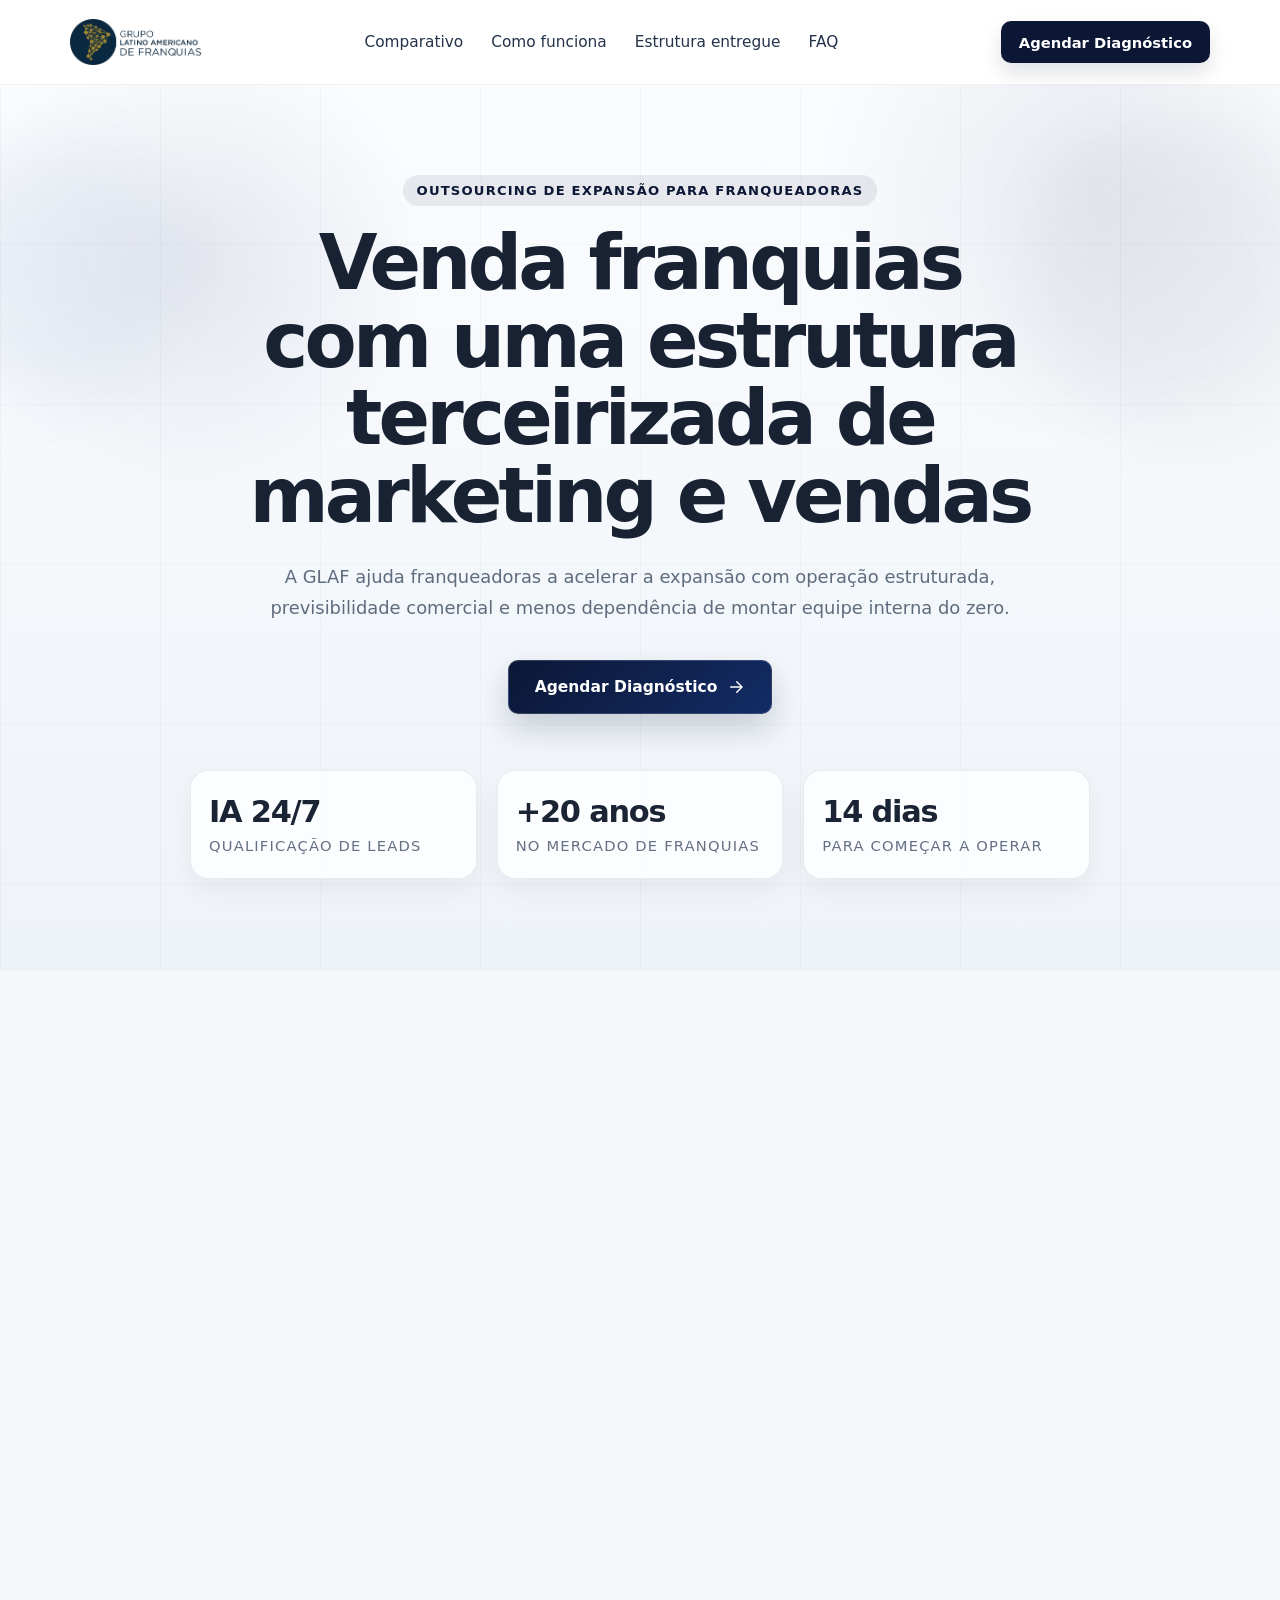
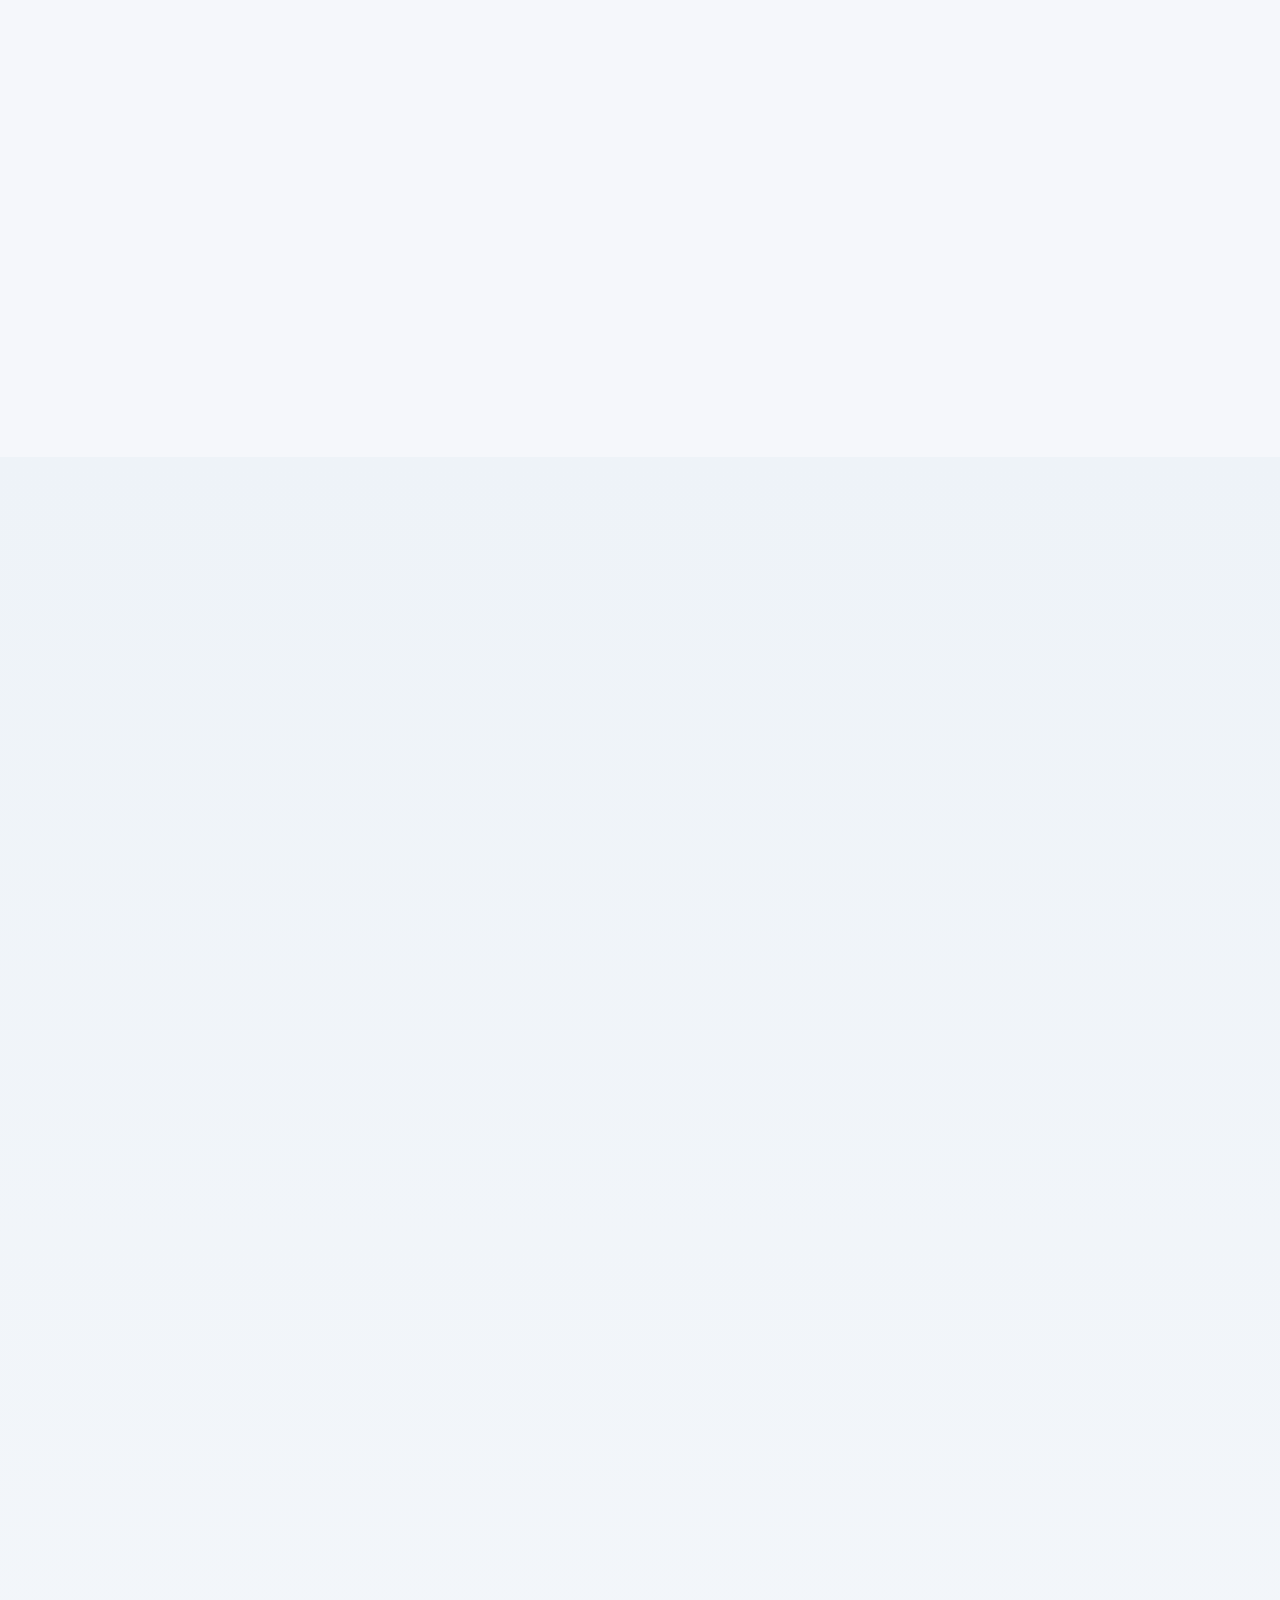
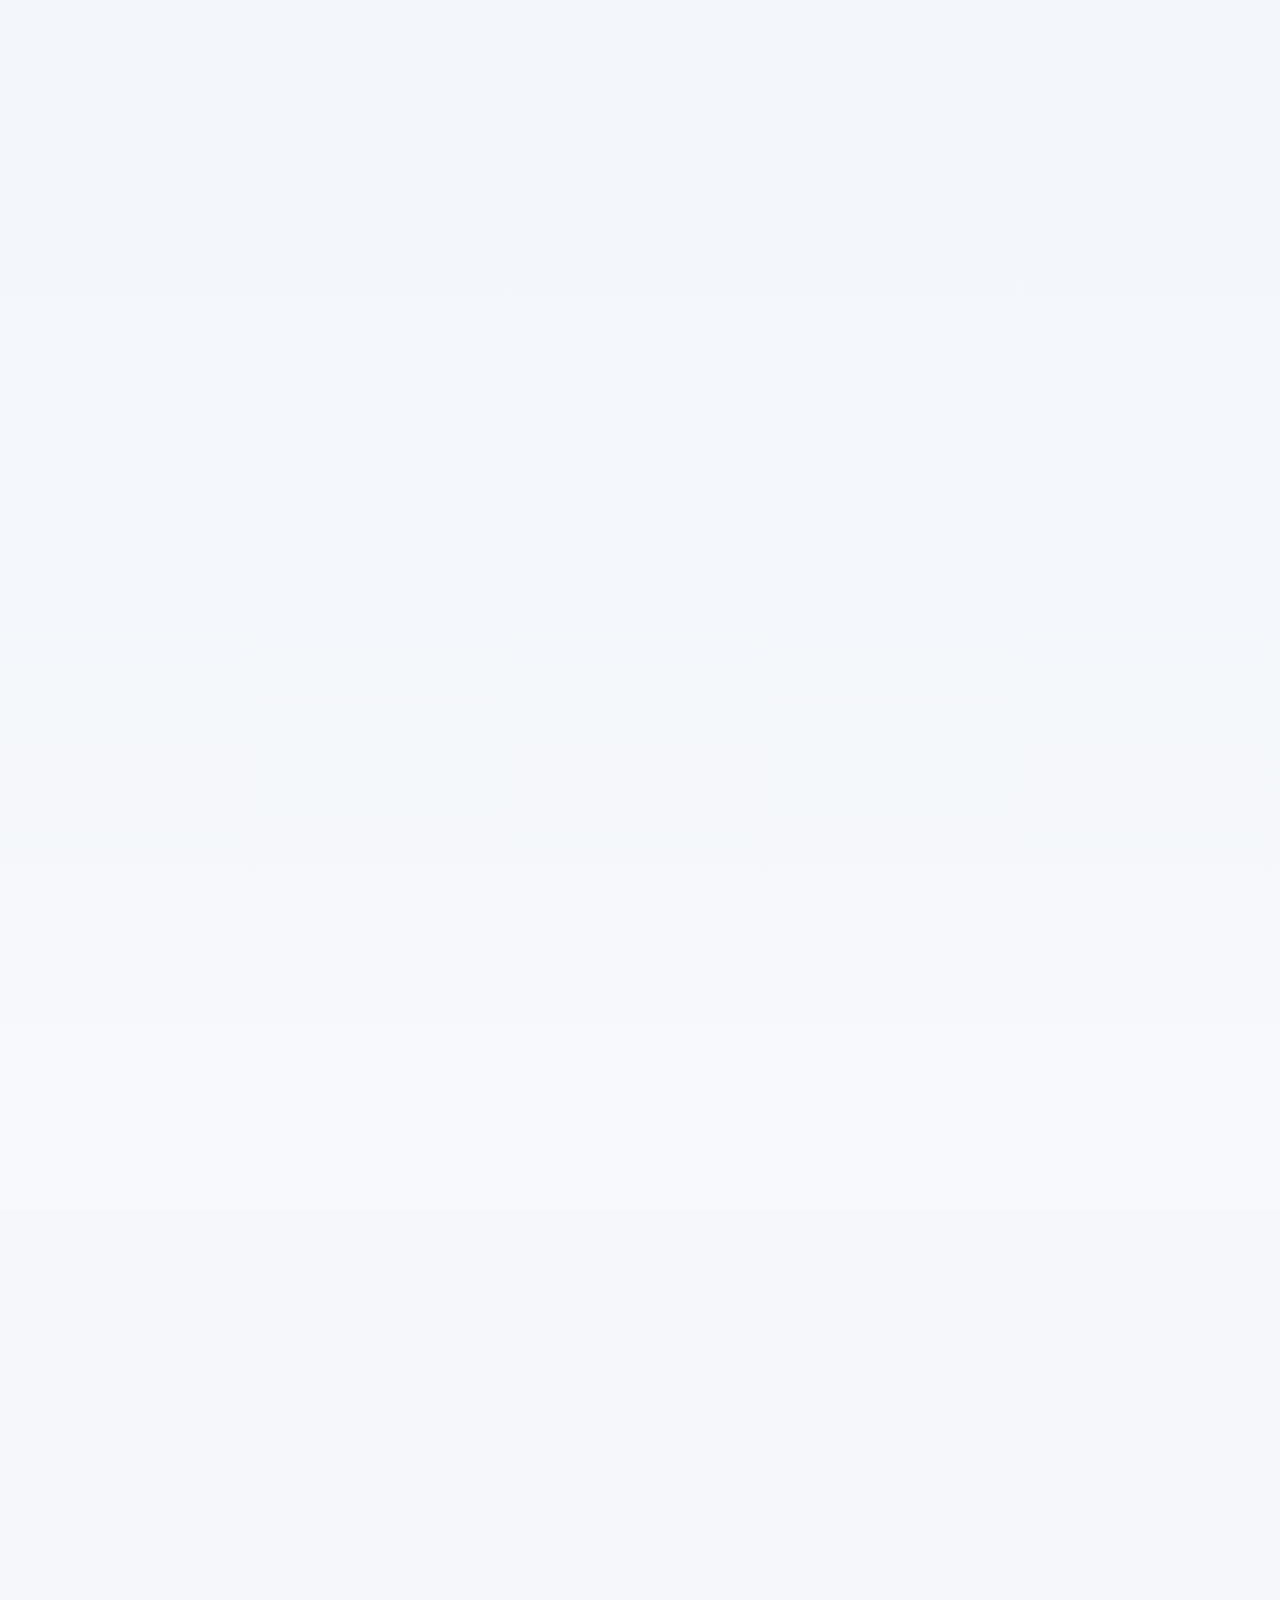
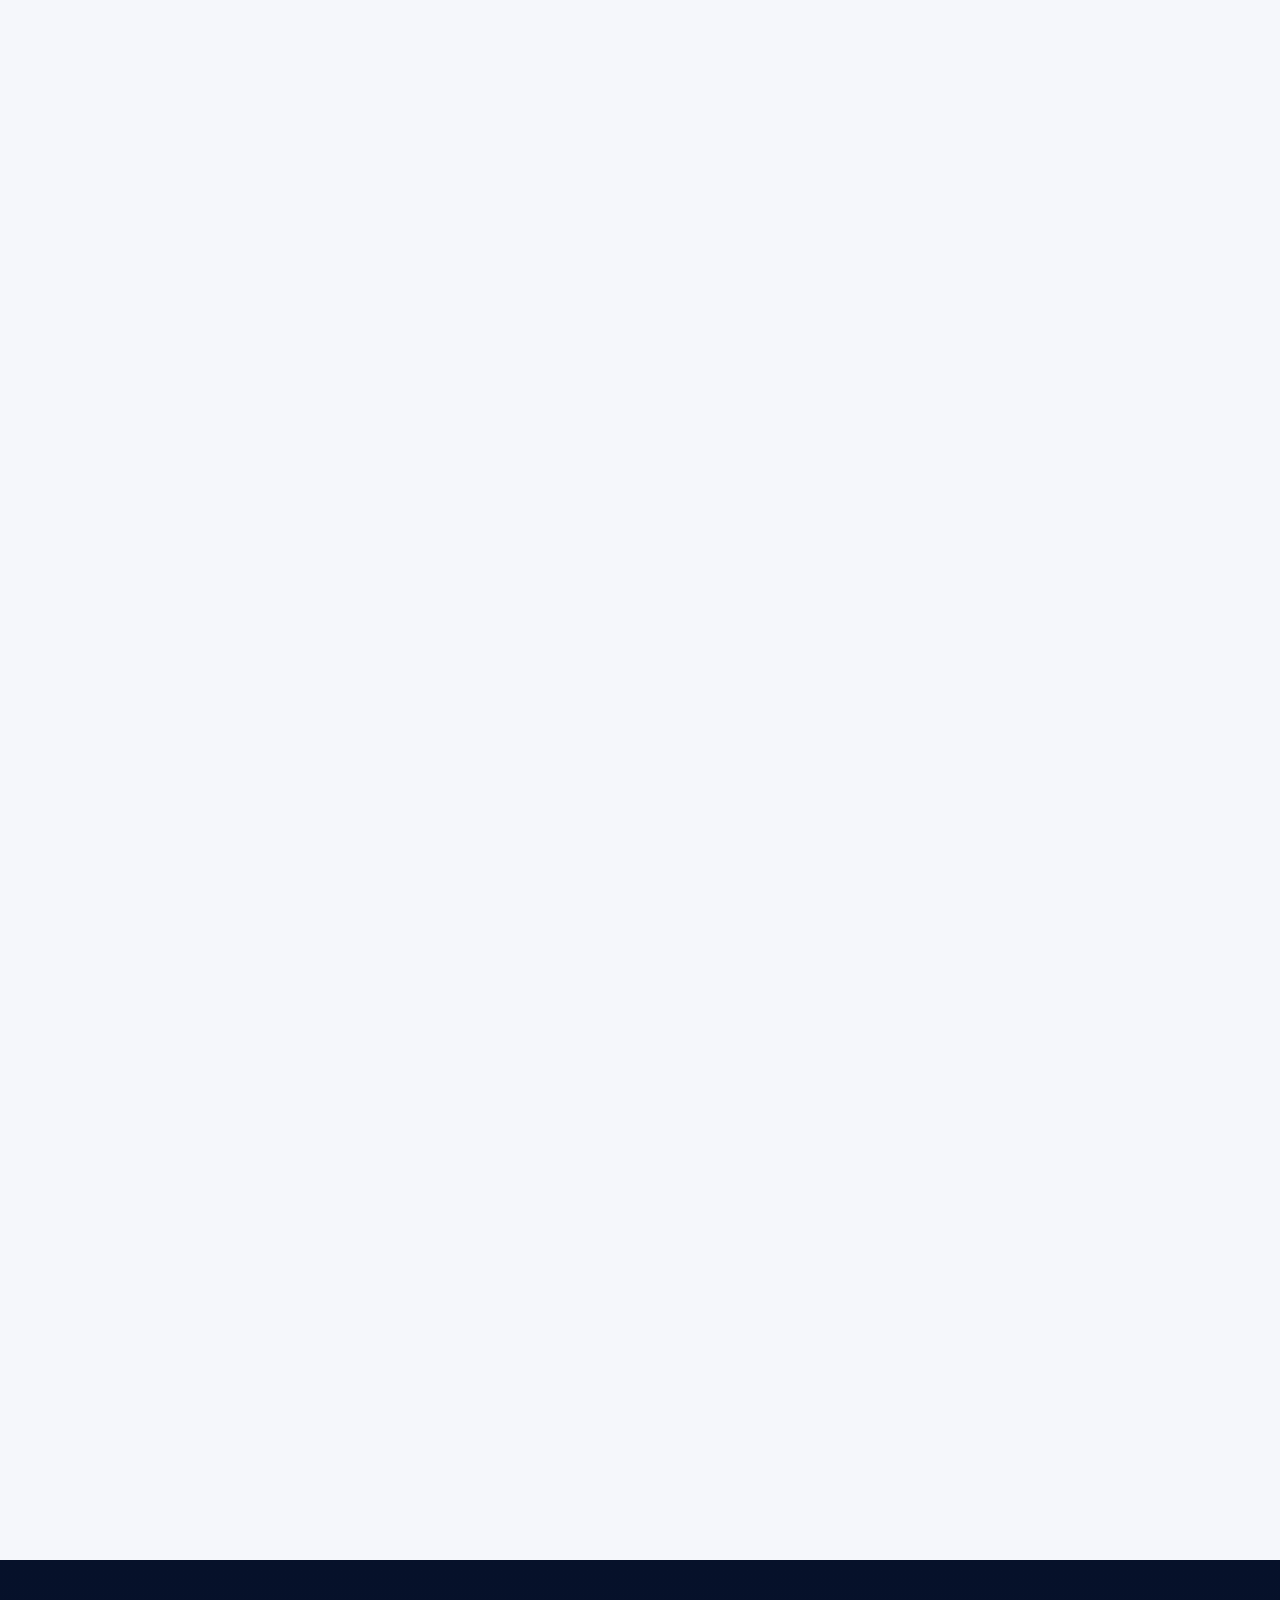
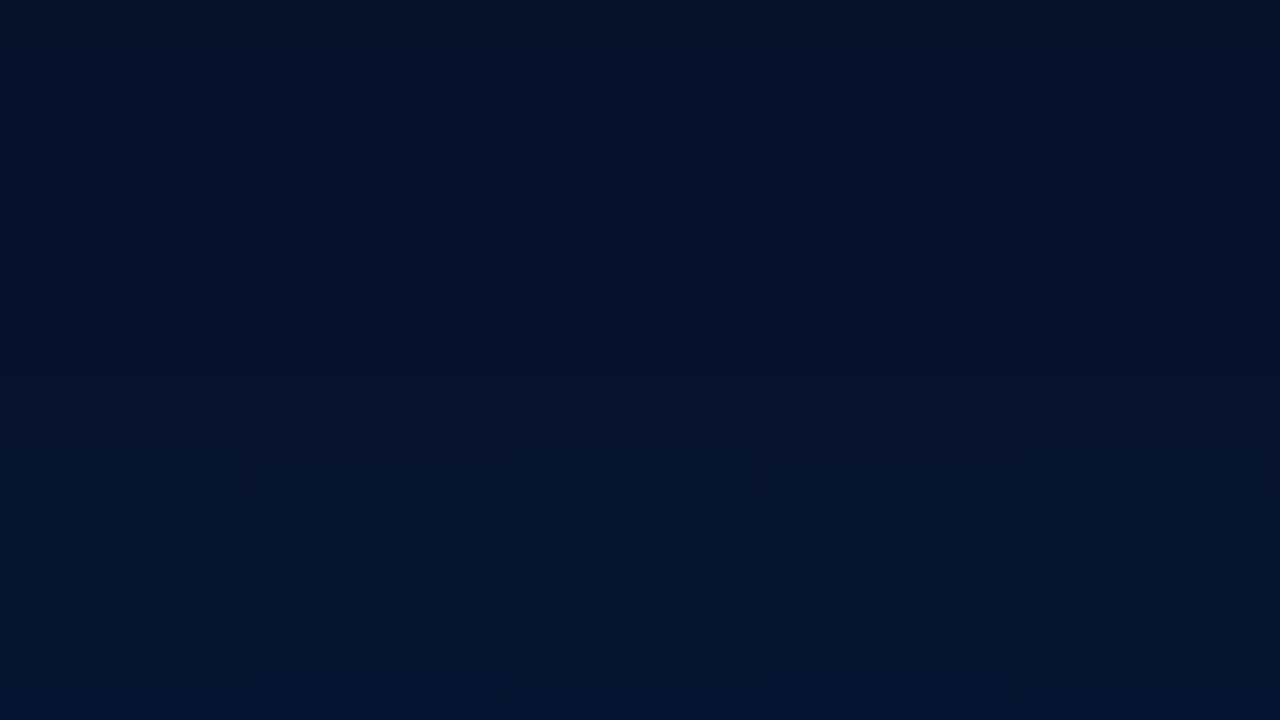
==== commit 9e8e7a91: "Update index.html" ====
--- a/index.html
+++ b/index.html
@@ -1,440 +1,402 @@
 <!DOCTYPE html>
+
 <html lang="pt-BR">
-  <head>
-    <meta charset="UTF-8" />
-    <meta name="viewport" content="width=device-width, initial-scale=1.0" />
-    <title>Outsourcing de Expansao para Franqueadoras | GLAF</title>
-    <meta
-      name="description"
-      content="Estruture a expansao da sua franqueadora com uma operacao terceirizada de marketing e vendas, mais previsibilidade e menos dependencia de equipe interna."
-    />
-    <meta name="theme-color" content="#06112a" />
-    <meta property="og:title" content="Outsourcing de Expansao para Franqueadoras | GLAF" />
-    <meta
-      property="og:description"
-      content="Mais expansao, menos improviso: marketing, vendas e acompanhamento para franqueadoras crescerem com estrutura."
-    />
-    <meta property="og:type" content="website" />
-    <meta property="og:image" content="assets/logo.png" />
-    <meta property="og:locale" content="pt_BR" />
-    <link rel="icon" type="image/png" sizes="32x32" href="assets/favicon-32.png" />
-    <link rel="icon" type="image/png" sizes="192x192" href="assets/favicon.png" />
-    <link rel="apple-touch-icon" sizes="180x180" href="assets/apple-touch-icon.png" />
-    <link rel="preload" href="style.css" as="style" />
-    <link rel="stylesheet" href="style.css" />
-    <link rel="dns-prefetch" href="//www.googletagmanager.com" />
-    <link rel="dns-prefetch" href="//connect.facebook.net" />
-    <link rel="dns-prefetch" href="//www.clarity.ms" />
-    <link rel="dns-prefetch" href="//d335luupugsy2.cloudfront.net" />
-  </head>
-  <body>
-    <header class="site-header" id="topo">
-      <div class="container header-inner">
-        <a class="brand" href="#topo" aria-label="GLAF - voltar ao topo">
-          <img
-            src="assets/logo.png"
-            alt="Grupo Latino Americano de Franquias"
-            width="558"
-            height="196"
-            decoding="async"
-          />
-        </a>
-
-        <button class="menu-toggle" type="button" aria-expanded="false" aria-controls="primary-nav" aria-label="Abrir menu">
-          <span></span>
-          <span></span>
-          <span></span>
-        </button>
-
-        <nav class="nav" id="primary-nav" aria-label="Principal">
-          <a href="#comparativo">Comparativo</a>
-          <a href="#como-funciona">Como funciona</a>
-          <a href="#estrutura-entregue">Estrutura entregue</a>
-          <a href="#faq">FAQ</a>
-        </nav>
-
-        <a class="header-cta" href="#contato">Agendar Diagnostico</a>
-      </div>
-    </header>
-
-    <main>
-      <section class="hero reveal" aria-labelledby="hero-title">
-        <div class="hero-glow hero-glow-left" aria-hidden="true"></div>
-        <div class="hero-glow hero-glow-right" aria-hidden="true"></div>
-        <div class="container hero-inner">
-          <div class="hero-copy">
-            <span class="hero-kicker">Outsourcing de expansao para franqueadoras</span>
-            <h1 id="hero-title">Venda franquias com uma estrutura terceirizada de marketing e vendas</h1>
-            <p class="hero-description">
-              A GLAF ajuda franqueadoras a acelerar a expansao com operacao estruturada,
-              previsibilidade comercial e menos dependencia de montar equipe interna do zero.
+<head>
+<meta charset="utf-8"/>
+<meta content="width=device-width, initial-scale=1.0" name="viewport"/>
+<title>Outsourcing de Expansão para Franqueadoras | GLAF</title>
+<meta content="Estruture a expansão da sua franqueadora com uma operação terceirizada de marketing e vendas, mais previsibilidade e menos dependência de equipe interna." name="description"/>
+<meta content="#06112a" name="theme-color"/>
+<meta content="Outsourcing de Expansão para Franqueadoras | GLAF" property="og:title"/>
+<meta content="Mais expansão, menos improviso: marketing, vendas e acompanhamento para franqueadoras crescerem com estrutura." property="og:description"/>
+<meta content="website" property="og:type"/>
+<meta content="assets/logo.png" property="og:image"/>
+<meta content="pt_BR" property="og:locale"/>
+<link href="assets/favicon-32.png" rel="icon" sizes="32x32" type="image/png"/>
+<link href="assets/favicon.png" rel="icon" sizes="192x192" type="image/png"/>
+<link href="assets/apple-touch-icon.png" rel="apple-touch-icon" sizes="180x180"/>
+<link as="style" href="style.css" rel="preload"/>
+<link href="style.css" rel="stylesheet"/>
+<link href="//www.googletagmanager.com" rel="dns-prefetch"/>
+<link href="//connect.facebook.net" rel="dns-prefetch"/>
+<link href="//www.clarity.ms" rel="dns-prefetch"/>
+<link href="//d335luupugsy2.cloudfront.net" rel="dns-prefetch"/>
+</head>
+<body>
+<header class="site-header" id="topo">
+<div class="container header-inner">
+<a aria-label="GLAF - voltar ao topo" class="brand" href="#topo">
+<img alt="Grupo Latino Americano de Franquias" decoding="async" height="196" src="assets/logo.png" width="558"/>
+</a>
+<button aria-controls="primary-nav" aria-expanded="false" aria-label="Abrir menu" class="menu-toggle" type="button">
+<span></span>
+<span></span>
+<span></span>
+</button>
+<nav aria-label="Principal" class="nav" id="primary-nav">
+<a href="#comparativo">Comparativo</a>
+<a href="#como-funciona">Como funciona</a>
+<a href="#estrutura-entregue">Estrutura entregue</a>
+<a href="#faq">FAQ</a>
+</nav>
+<a class="header-cta" href="#contato">Agendar Diagnóstico</a>
+</div>
+</header>
+<main>
+<section aria-labelledby="hero-title" class="hero reveal">
+<div aria-hidden="true" class="hero-glow hero-glow-left"></div>
+<div aria-hidden="true" class="hero-glow hero-glow-right"></div>
+<div class="container hero-inner">
+<div class="hero-copy">
+<span class="hero-kicker">Outsourcing de expansão para franqueadoras</span>
+<h1 id="hero-title">Venda franquias com uma estrutura terceirizada de marketing e vendas</h1>
+<p class="hero-description">
+              A GLAF ajuda franqueadoras a acelerar a expansão com operação estruturada,
+              previsibilidade comercial e menos dependência de montar equipe interna do zero.
             </p>
-            <div class="hero-actions">
-              <a class="button button-primary button-hero" href="#contato">
-                <span>Agendar Diagnostico</span>
-                <svg viewBox="0 0 24 24" aria-hidden="true"><path d="M5 12h14"></path><path d="m13 5 7 7-7 7"></path></svg>
-              </a>
-            </div>
-          </div>
-
-          <div class="hero-stats" aria-label="Destaques">
-            <article class="stat-item reveal">
-              <strong>IA 24/7</strong>
-              <span>Qualificacao de leads</span>
-            </article>
-            <article class="stat-item reveal">
-              <strong>+20 anos</strong>
-              <span>No mercado de franquias</span>
-            </article>
-            <article class="stat-item reveal">
-              <strong>14 dias</strong>
-              <span>Para comecar a operar</span>
-            </article>
-          </div>
-        </div>
-      </section>
-
-      <section class="section section-light" id="para-quem-e">
-        <div class="container section-heading center reveal">
-          <span class="section-eyebrow">Perfil ideal</span>
-          <h2>Essa solucao e para franqueadoras que querem expandir sem inflar a operacao</h2>
-          <p class="section-subtitle">
-            A pagina deixa claro para quem essa estrutura faz sentido: marcas que querem crescer com consistencia, velocidade e menor complexidade operacional.
-          </p>
-        </div>
-
-        <div class="container cards-grid cards-grid-2 persona-grid">
-          <article class="info-card persona-card reveal">
-            <div class="icon-chip">
-              <svg viewBox="0 0 24 24" aria-hidden="true"><path d="M12 5v14"></path><path d="M5 12h14"></path></svg>
-            </div>
-            <h3>Quer crescer com mais velocidade</h3>
-            <p>Sem depender de montar uma operacao interna completa antes de comecar a vender.</p>
-          </article>
-          <article class="info-card persona-card reveal">
-            <div class="icon-chip">
-              <svg viewBox="0 0 24 24" aria-hidden="true"><circle cx="12" cy="12" r="8"></circle><path d="M12 8v4l3 2"></path></svg>
-            </div>
-            <h3>Precisa gerar leads qualificados</h3>
-            <p>Com mais consistencia comercial, processo definido e acompanhamento de performance.</p>
-          </article>
-          <article class="info-card persona-card reveal">
-            <div class="icon-chip">
-              <svg viewBox="0 0 24 24" aria-hidden="true"><path d="M4 18h16"></path><path d="M7 14V6"></path><path d="M12 14V4"></path><path d="M17 14v-6"></path></svg>
-            </div>
-            <h3>Busca previsibilidade e indicadores</h3>
-            <p>Para tomar decisoes melhores e profissionalizar a frente de expansao da rede.</p>
-          </article>
-          <article class="info-card persona-card reveal">
-            <div class="icon-chip">
-              <svg viewBox="0 0 24 24" aria-hidden="true"><path d="M16 21v-2a4 4 0 0 0-4-4H8a4 4 0 0 0-4 4v2"></path><circle cx="10" cy="7" r="3"></circle><path d="M20 8v6"></path><path d="M23 11h-6"></path></svg>
-            </div>
-            <h3>Quer manter foco no core business</h3>
-            <p>Sem sobrecarregar a lideranca com contratacao, treinamento e gestao de varias frentes.</p>
-          </article>
-        </div>
-      </section>
-
-      <section class="section section-soft" id="comparativo">
-        <div class="container section-heading center reveal">
-          <span class="section-eyebrow">Comparativo estrategico</span>
-          <h2>Montar um time interno do zero custa tempo, energia e dinheiro</h2>
-          <p class="section-subtitle">
-            Com o modelo GLAF, sua franqueadora ganha agilidade para comecar e uma operacao orientada por processo, execucao e acompanhamento continuo.
-          </p>
-        </div>
-
-        <div class="container compare-grid">
-          <article class="compare-card reveal">
-            <div class="compare-header">
-              <span class="compare-tag compare-tag-muted">Modelo tradicional</span>
-              <h3>Equipe interna do zero</h3>
-            </div>
-            <ul class="compare-list compare-list-negative">
-              <li><span class="list-icon negative">x</span><span>Recrutamento e selecao</span></li>
-              <li><span class="list-icon negative">x</span><span>Treinamento e onboarding</span></li>
-              <li><span class="list-icon negative">x</span><span>Mais custo fixo e risco operacional</span></li>
-              <li><span class="list-icon negative">x</span><span>Mais tempo ate a operacao engrenar</span></li>
-              <li><span class="list-icon negative">x</span><span>Maior carga de gestao para a franqueadora</span></li>
-            </ul>
-          </article>
-
-          <article class="compare-card compare-card-highlight reveal">
-            <div class="compare-header">
-              <span class="compare-tag compare-tag-strong">Modelo GLAF</span>
-              <h3>Estrutura pronta para expansao</h3>
-            </div>
-            <ul class="compare-list compare-list-positive">
-              <li><span class="list-icon positive">&#10003;</span><span>Especialistas focados em expansao</span></li>
-              <li><span class="list-icon positive">&#10003;</span><span>Processo comercial estruturado</span></li>
-              <li><span class="list-icon positive">&#10003;</span><span>Mais velocidade para comecar</span></li>
-              <li><span class="list-icon positive">&#10003;</span><span>Acompanhamento por indicadores</span></li>
-              <li><span class="list-icon positive">&#10003;</span><span>Menor sobrecarga para a operacao da rede</span></li>
-            </ul>
-          </article>
-        </div>
-      </section>
-
-      <section class="section section-light" id="como-funciona">
-        <div class="container section-heading center reveal">
-          <span class="section-eyebrow">Como funciona</span>
-          <h2>Como a expansao acontece na pratica</h2>
-          <p class="section-subtitle">
-            Um processo estruturado para transformar crescimento em uma operacao comercial mais previsivel.
-          </p>
-        </div>
-
-        <div class="container cards-grid cards-grid-4 process-grid">
-          <article class="info-card process-card reveal">
-            <div class="icon-box"><svg viewBox="0 0 24 24" aria-hidden="true"><circle cx="11" cy="11" r="7"></circle><path d="m20 20-3.5-3.5"></path></svg></div>
-            <h3>Diagnostico estrategico</h3>
-            <p>Analisamos o momento da franqueadora, gargalos, objetivos e oportunidades de expansao.</p>
-          </article>
-          <article class="info-card process-card reveal">
-            <div class="icon-box"><svg viewBox="0 0 24 24" aria-hidden="true"><path d="M4 6h16"></path><path d="M4 12h10"></path><path d="M4 18h7"></path><path d="M18 10v8"></path><path d="M14 14h8"></path></svg></div>
-            <h3>Estruturacao da operacao</h3>
-            <p>Definimos processo, comunicacao, oferta e fluxo comercial alinhados ao momento da rede.</p>
-          </article>
-          <article class="info-card process-card reveal">
-            <div class="icon-box"><svg viewBox="0 0 24 24" aria-hidden="true"><path d="M4 16l5-5 3 3 8-8"></path><path d="M20 10V6h-4"></path></svg></div>
-            <h3>Atracao de leads qualificados</h3>
-            <p>Executamos campanhas e iniciativas para gerar demanda com mais consistencia e qualidade.</p>
-          </article>
-          <article class="info-card process-card reveal">
-            <div class="icon-box"><svg viewBox="0 0 24 24" aria-hidden="true"><path d="M3 3v18h18"></path><path d="M18 17V9"></path><path d="M13 17V5"></path><path d="M8 17v-3"></path></svg></div>
-            <h3>Conversao e acompanhamento</h3>
-            <p>Monitoramos indicadores, ajustamos a rota e buscamos mais eficiencia ao longo da operacao.</p>
-          </article>
-        </div>
-      </section>
-
-      <section class="section section-light alt-section" id="estrutura-entregue">
-        <div class="container section-heading center reveal">
-          <span class="section-eyebrow">Estrutura entregue</span>
-          <h2>O que a sua franqueadora recebe na pratica</h2>
-          <p class="section-subtitle">
-            Uma operacao de expansao com os recursos essenciais para vender franquias com mais consistencia.
-          </p>
-        </div>
-
-        <div class="container cards-grid cards-grid-3">
-          <article class="info-card feature-card reveal">
-            <div class="icon-box"><svg viewBox="0 0 24 24" aria-hidden="true"><path d="M4 11V5h16v6"></path><path d="m6 11 6 4 6-4"></path><path d="M12 15v4"></path></svg></div>
-            <h3>Marketing estrategico</h3>
-            <p>Planejamento, campanha, conteudo e posicionamento para atrair franqueados alinhados ao perfil da marca.</p>
-          </article>
-          <article class="info-card feature-card reveal">
-            <div class="icon-box"><svg viewBox="0 0 24 24" aria-hidden="true"><path d="M7 11V8a5 5 0 0 1 10 0v3"></path><rect x="5" y="11" width="14" height="10" rx="2"></rect></svg></div>
-            <h3>Time comercial especializado</h3>
-            <p>Equipe focada em qualificacao, conducao do processo comercial e avanco do funil de expansao.</p>
-          </article>
-          <article class="info-card feature-card reveal">
-            <div class="icon-box"><svg viewBox="0 0 24 24" aria-hidden="true"><circle cx="12" cy="12" r="8"></circle><circle cx="12" cy="12" r="4"></circle><circle cx="12" cy="12" r="1"></circle></svg></div>
-            <h3>Geracao de leads</h3>
-            <p>Canais e campanhas pensados para formar um fluxo constante de potenciais franqueados.</p>
-          </article>
-          <article class="info-card feature-card reveal">
-            <div class="icon-box"><svg viewBox="0 0 24 24" aria-hidden="true"><path d="M14 3H7a2 2 0 0 0-2 2v14a2 2 0 0 0 2 2h10a2 2 0 0 0 2-2V8Z"></path><path d="M14 3v5h5"></path><path d="M9 13h6"></path><path d="M9 17h6"></path></svg></div>
-            <h3>Conteudo e materiais de vendas</h3>
-            <p>Materiais comerciais, apresentacoes, mensagens e apoio para deixar a oferta mais clara e convincente.</p>
-          </article>
-          <article class="info-card feature-card reveal">
-            <div class="icon-box"><svg viewBox="0 0 24 24" aria-hidden="true"><path d="M5 19V9"></path><path d="M10 19V5"></path><path d="M15 19v-7"></path><path d="M20 19v-3"></path><path d="M3 19h18"></path></svg></div>
-            <h3>Dashboard e indicadores</h3>
-            <p>Leads, evolucao do funil, taxa de conversao e outros indicadores acompanhados com clareza.</p>
-          </article>
-          <article class="info-card feature-card reveal">
-            <div class="icon-box"><svg viewBox="0 0 24 24" aria-hidden="true"><circle cx="12" cy="12" r="9"></circle><path d="M3 12h18"></path><path d="M12 3a15 15 0 0 1 0 18"></path><path d="M12 3a15 15 0 0 0 0 18"></path></svg></div>
-            <h3>Presenca digital e automacao</h3>
-            <p>Website, SEO, fluxos e automacoes que dao suporte a geracao e ao avanco dos leads na expansao.</p>
-          </article>
-        </div>
-      </section>
-
-      <section class="section section-dark" id="modelo-funciona">
-        <div class="container section-heading center light-text reveal">
-          <span class="section-eyebrow">Por que esse modelo funciona</span>
-          <h2>Uma estrutura pronta reduz friccao e acelera a expansao</h2>
-          <p class="section-subtitle">
-            O ganho nao e so operacional. Ele tambem esta em mais foco, melhor tomada de decisao e mais velocidade para colocar a expansao em movimento.
-          </p>
-        </div>
-
-        <div class="container cards-grid cards-grid-2 benefits-grid">
-          <article class="benefit-card reveal">
-            <div class="icon-box dark-icon-box"><svg viewBox="0 0 24 24" aria-hidden="true"><path d="M4.5 16.5C3 17.76 2.5 21.5 2.5 21.5s3.74-.5 5-2c.7-.84.69-2.13-.1-2.92-.79-.79-2.08-.8-2.9-.08Z"></path><path d="m12 15-3-3a22 22 0 0 1 2-3.95A12.88 12.88 0 0 1 22 2c0 2.72-.78 7.5-6 11a22.35 22.35 0 0 1-4 2Z"></path><path d="M9 12H4s.55-3.03 2-4c1.62-1.08 5 0 5 0"></path><path d="M12 15v5s3.03-.55 4-2c1.08-1.62 0-5 0-5"></path></svg></div>
-            <h3>Mais velocidade</h3>
-            <p>Comece a operar em menos tempo, sem depender da montagem completa de uma area interna.</p>
-            <strong>Operacao com mais tracao desde o inicio</strong>
-          </article>
-          <article class="benefit-card reveal">
-            <div class="icon-box dark-icon-box"><svg viewBox="0 0 24 24" aria-hidden="true"><line x1="12" x2="12" y1="2" y2="22"></line><path d="M17 5H9.5a3.5 3.5 0 0 0 0 7h5a3.5 3.5 0 0 1 0 7H6"></path></svg></div>
-            <h3>Mais eficiencia de custo</h3>
-            <p>Reduza o peso de contratacao, treinamento e gestao de varias pessoas e fornecedores.</p>
-            <strong>Menos custo fixo, mais eficiencia</strong>
-          </article>
-          <article class="benefit-card reveal">
-            <div class="icon-box dark-icon-box"><svg viewBox="0 0 24 24" aria-hidden="true"><circle cx="12" cy="12" r="9"></circle><path d="M12 7v5l3 2"></path></svg></div>
-            <h3>Mais foco no core business</h3>
-            <p>Sua equipe concentra energia em operacao e aprovacao dos franqueados certos.</p>
-            <strong>Menos distracao no dia a dia</strong>
-          </article>
-          <article class="benefit-card reveal">
-            <div class="icon-box dark-icon-box"><svg viewBox="0 0 24 24" aria-hidden="true"><path d="M20 13c0 5-3.5 7.5-7.66 8.95a1 1 0 0 1-.67-.01C7.5 20.5 4 18 4 13V6a1 1 0 0 1 1-1c2 0 4.5-1.2 6.24-2.72a1.17 1.17 0 0 1 1.52 0C14.5 3.8 17 5 19 5a1 1 0 0 1 1 1Z"></path><path d="m9.5 12 1.8 1.8 4.2-4.6"></path></svg></div>
-            <h3>Mais previsibilidade</h3>
-            <p>Decisoes guiadas por metricas, acompanhamento e otimizacao continua de cada etapa.</p>
-            <strong>Mais clareza para decidir e ajustar</strong>
-          </article>
-        </div>
-      </section>
-
-      <section class="section section-light" id="faq">
-        <div class="container section-heading center reveal">
-          <span class="section-eyebrow">FAQ</span>
-          <h2>Duvidas comuns antes de contratar</h2>
-          <p class="section-subtitle">As respostas abaixo ajudam a reduzir friccao e avancar o lead para a conversa.</p>
-        </div>
-
-        <div class="container faq-container reveal">
-          <article class="faq-item is-open">
-            <button class="faq-question" type="button" aria-expanded="true">
-              <span class="faq-icon"></span>
-              Como funciona o modelo de contratacao?
+<div class="hero-actions">
+<a class="button button-primary button-hero" href="#contato">
+<span>Agendar Diagnóstico</span>
+<svg aria-hidden="true" viewbox="0 0 24 24"><path d="M5 12h14"></path><path d="m13 5 7 7-7 7"></path></svg>
+</a>
+</div>
+</div>
+<div aria-label="Destaques" class="hero-stats">
+<article class="stat-item reveal">
+<strong>IA 24/7</strong>
+<span>Qualificação de leads</span>
+</article>
+<article class="stat-item reveal">
+<strong>+20 anos</strong>
+<span>No mercado de franquias</span>
+</article>
+<article class="stat-item reveal">
+<strong>14 dias</strong>
+<span>Para começar a operar</span>
+</article>
+</div>
+</div>
+</section>
+<section class="section section-light" id="para-quem-e">
+<div class="container section-heading center reveal">
+<span class="section-eyebrow">Perfil ideal</span>
+<h2>Essa solução é para franqueadoras que querem expandir sem inflar a operação</h2>
+<p class="section-subtitle">
+            Marcas que querem crescer com consistência, velocidade e menor complexidade operacional.
+          </p>
+</div>
+<div class="container cards-grid cards-grid-2 persona-grid">
+<article class="info-card persona-card reveal">
+<div class="icon-chip">
+<svg aria-hidden="true" viewbox="0 0 24 24"><path d="M12 5v14"></path><path d="M5 12h14"></path></svg>
+</div>
+<h3>Quer crescer com mais velocidade</h3>
+<p>Sem depender de montar uma operação interna completa antes de começar a vender.</p>
+</article>
+<article class="info-card persona-card reveal">
+<div class="icon-chip">
+<svg aria-hidden="true" viewbox="0 0 24 24"><circle cx="12" cy="12" r="8"></circle><path d="M12 8v4l3 2"></path></svg>
+</div>
+<h3>Precisa gerar leads qualificados</h3>
+<p>Com mais consistência comercial, processo definido e acompanhamento de performance.</p>
+</article>
+<article class="info-card persona-card reveal">
+<div class="icon-chip">
+<svg aria-hidden="true" viewbox="0 0 24 24"><path d="M4 18h16"></path><path d="M7 14V6"></path><path d="M12 14V4"></path><path d="M17 14v-6"></path></svg>
+</div>
+<h3>Busca previsibilidade e indicadores</h3>
+<p>Para tomar decisões melhores e profissionalizar a frente de expansão da rede.</p>
+</article>
+<article class="info-card persona-card reveal">
+<div class="icon-chip">
+<svg aria-hidden="true" viewbox="0 0 24 24"><path d="M16 21v-2a4 4 0 0 0-4-4H8a4 4 0 0 0-4 4v2"></path><circle cx="10" cy="7" r="3"></circle><path d="M20 8v6"></path><path d="M23 11h-6"></path></svg>
+</div>
+<h3>Quer manter foco no core business</h3>
+<p>Sem sobrecarregar a liderança com contratação, treinamento e gestão de várias frentes.</p>
+</article>
+</div>
+</section>
+<section class="section section-soft" id="comparativo">
+<div class="container section-heading center reveal">
+<span class="section-eyebrow">Comparativo estratégico</span>
+<h2>Montar um time interno do zero custa tempo, energia e dinheiro</h2>
+<p class="section-subtitle">
+            Com o modelo GLAF, sua franqueadora ganha agilidade para começar e uma operação orientada por processo, execução e acompanhamento contínuo.
+          </p>
+</div>
+<div class="container compare-grid">
+<article class="compare-card reveal">
+<div class="compare-header">
+<span class="compare-tag compare-tag-muted">Modelo tradicional</span>
+<h3>Equipe interna do zero</h3>
+</div>
+<ul class="compare-list compare-list-negative">
+<li><span class="list-icon negative">x</span><span>Recrutamento e seleção</span></li>
+<li><span class="list-icon negative">x</span><span>Treinamento e onboarding</span></li>
+<li><span class="list-icon negative">x</span><span>Mais custo fixo e risco operacional</span></li>
+<li><span class="list-icon negative">x</span><span>Mais tempo até a operação engrenar</span></li>
+<li><span class="list-icon negative">x</span><span>Maior carga de gestão para a franqueadora</span></li>
+</ul>
+</article>
+<article class="compare-card compare-card-highlight reveal">
+<div class="compare-header">
+<span class="compare-tag compare-tag-strong">Modelo GLAF</span>
+<h3>Estrutura pronta para expansão</h3>
+</div>
+<ul class="compare-list compare-list-positive">
+<li><span class="list-icon positive">✓</span><span>Especialistas focados em expansão</span></li>
+<li><span class="list-icon positive">✓</span><span>Processo comercial estruturado</span></li>
+<li><span class="list-icon positive">✓</span><span>Mais velocidade para começar</span></li>
+<li><span class="list-icon positive">✓</span><span>Acompanhamento por indicadores</span></li>
+<li><span class="list-icon positive">✓</span><span>Menor sobrecarga para a operação da rede</span></li>
+</ul>
+</article>
+</div>
+</section>
+<section class="section section-light" id="como-funciona">
+<div class="container section-heading center reveal">
+<span class="section-eyebrow">Como funciona</span>
+<h2>Como a expansão acontece na prática</h2>
+<p class="section-subtitle">
+            Um processo estruturado para transformar crescimento em uma operação comercial mais previsível.
+          </p>
+</div>
+<div class="container cards-grid cards-grid-4 process-grid">
+<article class="info-card process-card reveal">
+<div class="icon-box"><svg aria-hidden="true" viewbox="0 0 24 24"><circle cx="11" cy="11" r="7"></circle><path d="m20 20-3.5-3.5"></path></svg></div>
+<h3>Diagnóstico estratégico</h3>
+<p>Analisamos o momento da franqueadora, gargalos, objetivos e oportunidades de expansão.</p>
+</article>
+<article class="info-card process-card reveal">
+<div class="icon-box"><svg aria-hidden="true" viewbox="0 0 24 24"><path d="M4 6h16"></path><path d="M4 12h10"></path><path d="M4 18h7"></path><path d="M18 10v8"></path><path d="M14 14h8"></path></svg></div>
+<h3>Estruturação da operação</h3>
+<p>Definimos processo, comunicação, oferta e fluxo comercial alinhados ao momento da rede.</p>
+</article>
+<article class="info-card process-card reveal">
+<div class="icon-box"><svg aria-hidden="true" viewbox="0 0 24 24"><path d="M4 16l5-5 3 3 8-8"></path><path d="M20 10V6h-4"></path></svg></div>
+<h3>Atração de leads qualificados</h3>
+<p>Executamos campanhas e iniciativas para gerar demanda com mais consistência e qualidade.</p>
+</article>
+<article class="info-card process-card reveal">
+<div class="icon-box"><svg aria-hidden="true" viewbox="0 0 24 24"><path d="M3 3v18h18"></path><path d="M18 17V9"></path><path d="M13 17V5"></path><path d="M8 17v-3"></path></svg></div>
+<h3>Conversão e acompanhamento</h3>
+<p>Monitoramos indicadores, ajustamos a rota e buscamos mais eficiência ao longo da operação.</p>
+</article>
+</div>
+</section>
+<section class="section section-light alt-section" id="estrutura-entregue">
+<div class="container section-heading center reveal">
+<span class="section-eyebrow">Estrutura entregue</span>
+<h2>O que a sua franqueadora recebe na prática</h2>
+<p class="section-subtitle">
+            Uma operação de expansão com os recursos essenciais para vender franquias com mais consistência.
+          </p>
+</div>
+<div class="container cards-grid cards-grid-3">
+<article class="info-card feature-card reveal">
+<div class="icon-box"><svg aria-hidden="true" viewbox="0 0 24 24"><path d="M4 11V5h16v6"></path><path d="m6 11 6 4 6-4"></path><path d="M12 15v4"></path></svg></div>
+<h3>Marketing estratégico</h3>
+<p>Planejamento, campanha, conteúdo e posicionamento para atrair franqueados alinhados ao perfil da marca.</p>
+</article>
+<article class="info-card feature-card reveal">
+<div class="icon-box"><svg aria-hidden="true" viewbox="0 0 24 24"><path d="M7 11V8a5 5 0 0 1 10 0v3"></path><rect height="10" rx="2" width="14" x="5" y="11"></rect></svg></div>
+<h3>Time comercial especializado</h3>
+<p>Equipe focada em qualificação, condução do processo comercial e avanço do funil de expansão.</p>
+</article>
+<article class="info-card feature-card reveal">
+<div class="icon-box"><svg aria-hidden="true" viewbox="0 0 24 24"><circle cx="12" cy="12" r="8"></circle><circle cx="12" cy="12" r="4"></circle><circle cx="12" cy="12" r="1"></circle></svg></div>
+<h3>Geração de leads</h3>
+<p>Canais e campanhas pensados para formar um fluxo constante de potenciais franqueados.</p>
+</article>
+<article class="info-card feature-card reveal">
+<div class="icon-box"><svg aria-hidden="true" viewbox="0 0 24 24"><path d="M14 3H7a2 2 0 0 0-2 2v14a2 2 0 0 0 2 2h10a2 2 0 0 0 2-2V8Z"></path><path d="M14 3v5h5"></path><path d="M9 13h6"></path><path d="M9 17h6"></path></svg></div>
+<h3>Conteúdo e materiais de vendas</h3>
+<p>Materiais comerciais, apresentações, mensagens e apoio para deixar a oferta mais clara e convincente.</p>
+</article>
+<article class="info-card feature-card reveal">
+<div class="icon-box"><svg aria-hidden="true" viewbox="0 0 24 24"><path d="M5 19V9"></path><path d="M10 19V5"></path><path d="M15 19v-7"></path><path d="M20 19v-3"></path><path d="M3 19h18"></path></svg></div>
+<h3>Dashboard e indicadores</h3>
+<p>Leads, evolução do funil, taxa de conversão e outros indicadores acompanhados com clareza.</p>
+</article>
+<article class="info-card feature-card reveal">
+<div class="icon-box"><svg aria-hidden="true" viewbox="0 0 24 24"><circle cx="12" cy="12" r="9"></circle><path d="M3 12h18"></path><path d="M12 3a15 15 0 0 1 0 18"></path><path d="M12 3a15 15 0 0 0 0 18"></path></svg></div>
+<h3>Presença digital e automação</h3>
+<p>Website, SEO, fluxos e automações que dão suporte à geração e ao avanço dos leads na expansão.</p>
+</article>
+</div>
+</section>
+<section class="section section-dark" id="modelo-funciona">
+<div class="container section-heading center light-text reveal">
+<span class="section-eyebrow">Por que esse modelo funciona</span>
+<h2>Uma estrutura pronta reduz fricção e acelera a expansão</h2>
+<p class="section-subtitle">
+            O ganho não é só operacional. Ele também está em mais foco, melhor tomada de decisão e mais velocidade para colocar a expansão em movimento.
+          </p>
+</div>
+<div class="container cards-grid cards-grid-2 benefits-grid">
+<article class="benefit-card reveal">
+<div class="icon-box dark-icon-box"><svg aria-hidden="true" viewbox="0 0 24 24"><path d="M4.5 16.5C3 17.76 2.5 21.5 2.5 21.5s3.74-.5 5-2c.7-.84.69-2.13-.1-2.92-.79-.79-2.08-.8-2.9-.08Z"></path><path d="m12 15-3-3a22 22 0 0 1 2-3.95A12.88 12.88 0 0 1 22 2c0 2.72-.78 7.5-6 11a22.35 22.35 0 0 1-4 2Z"></path><path d="M9 12H4s.55-3.03 2-4c1.62-1.08 5 0 5 0"></path><path d="M12 15v5s3.03-.55 4-2c1.08-1.62 0-5 0-5"></path></svg></div>
+<h3>Mais velocidade</h3>
+<p>Comece a operar em menos tempo, sem depender da montagem completa de uma área interna.</p>
+<strong>Operação com mais tração desde o início</strong>
+</article>
+<article class="benefit-card reveal">
+<div class="icon-box dark-icon-box"><svg aria-hidden="true" viewbox="0 0 24 24"><line x1="12" x2="12" y1="2" y2="22"></line><path d="M17 5H9.5a3.5 3.5 0 0 0 0 7h5a3.5 3.5 0 0 1 0 7H6"></path></svg></div>
+<h3>Mais eficiência de custo</h3>
+<p>Reduza o peso de contratação, treinamento e gestão de várias pessoas e fornecedores.</p>
+<strong>Menos custo fixo, mais eficiência</strong>
+</article>
+<article class="benefit-card reveal">
+<div class="icon-box dark-icon-box"><svg aria-hidden="true" viewbox="0 0 24 24"><circle cx="12" cy="12" r="9"></circle><path d="M12 7v5l3 2"></path></svg></div>
+<h3>Mais foco no core business</h3>
+<p>Sua equipe concentra energia em operação e aprovação dos franqueados certos.</p>
+<strong>Menos distração no dia a dia</strong>
+</article>
+<article class="benefit-card reveal">
+<div class="icon-box dark-icon-box"><svg aria-hidden="true" viewbox="0 0 24 24"><path d="M20 13c0 5-3.5 7.5-7.66 8.95a1 1 0 0 1-.67-.01C7.5 20.5 4 18 4 13V6a1 1 0 0 1 1-1c2 0 4.5-1.2 6.24-2.72a1.17 1.17 0 0 1 1.52 0C14.5 3.8 17 5 19 5a1 1 0 0 1 1 1Z"></path><path d="m9.5 12 1.8 1.8 4.2-4.6"></path></svg></div>
+<h3>Mais previsibilidade</h3>
+<p>Decisões guiadas por métricas, acompanhamento e otimização contínua de cada etapa.</p>
+<strong>Mais clareza para decidir e ajustar</strong>
+</article>
+</div>
+</section>
+<section class="section section-light" id="faq">
+<div class="container section-heading center reveal">
+<span class="section-eyebrow">FAQ</span>
+<h2>Dúvidas comuns antes de contratar</h2>
+<p class="section-subtitle">As respostas abaixo ajudam a reduzir fricção e avançar o lead para a conversa.</p>
+</div>
+<div class="container faq-container reveal">
+<article class="faq-item is-open">
+<button aria-expanded="true" class="faq-question" type="button">
+<span class="faq-icon"></span>
+              Como funciona o modelo de contratação?
             </button>
-            <div class="faq-answer"><p>Apos o diagnostico inicial, montamos uma proposta personalizada de acordo com o estagio da franqueadora, o escopo da operacao e os objetivos comerciais.</p></div>
-          </article>
-          <article class="faq-item">
-            <button class="faq-question" type="button" aria-expanded="false">
-              <span class="faq-icon"></span>
-              Em quanto tempo a operacao comeca a rodar?
+<div class="faq-answer"><p>Após o diagnóstico inicial, montamos uma proposta personalizada de acordo com o estágio da franqueadora, o escopo da operação e os objetivos comerciais.</p></div>
+</article>
+<article class="faq-item">
+<button aria-expanded="false" class="faq-question" type="button">
+<span class="faq-icon"></span>
+              Em quanto tempo a operação começa a rodar?
             </button>
-            <div class="faq-answer"><p>A estrutura pode comecar a operar em 14 dias apos a contratacao, com os primeiros movimentos de geracao e qualificacao acontecendo logo nas primeiras semanas.</p></div>
-          </article>
-          <article class="faq-item">
-            <button class="faq-question" type="button" aria-expanded="false">
-              <span class="faq-icon"></span>
+<div class="faq-answer"><p>A estrutura pode começar a operar em 14 dias após a contratação, com os primeiros movimentos de geração e qualificação acontecendo logo nas primeiras semanas.</p></div>
+</article>
+<article class="faq-item">
+<button aria-expanded="false" class="faq-question" type="button">
+<span class="faq-icon"></span>
               Preciso ter equipe interna?
             </button>
-            <div class="faq-answer"><p>Nao. Esse e justamente um dos ganhos do outsourcing: reduzir a necessidade de montar e gerir uma estrutura interna completa para expansao.</p></div>
-          </article>
-          <article class="faq-item">
-            <button class="faq-question" type="button" aria-expanded="false">
-              <span class="faq-icon"></span>
-              Como voces acompanham os resultados?
+<div class="faq-answer"><p>Não. Esse é justamente um dos ganhos do outsourcing: reduzir a necessidade de montar e gerir uma estrutura interna completa para expansão.</p></div>
+</article>
+<article class="faq-item">
+<button aria-expanded="false" class="faq-question" type="button">
+<span class="faq-icon"></span>
+              Como vocês acompanham os resultados?
             </button>
-            <div class="faq-answer"><p>Com indicadores claros, acompanhamento do funil, reunioes de revisao e otimizacao continua da operacao comercial e de marketing.</p></div>
-          </article>
-          <article class="faq-item">
-            <button class="faq-question" type="button" aria-expanded="false">
-              <span class="faq-icon"></span>
+<div class="faq-answer"><p>Com indicadores claros, acompanhamento do funil, reuniões de revisão e otimização contínua da operação comercial e de marketing.</p></div>
+</article>
+<article class="faq-item">
+<button aria-expanded="false" class="faq-question" type="button">
+<span class="faq-icon"></span>
               O outsourcing serve para qualquer segmento?
             </button>
-            <div class="faq-answer"><p>Sim. A metodologia e adaptavel a diferentes modelos de franquia, desde que exista potencial de estruturacao comercial e expansao da rede.</p></div>
-          </article>
-        </div>
-      </section>
-
-      <section class="section contact-section" id="contato">
-        <div class="container section-heading center reveal contact-heading">
-          <span class="section-eyebrow">Proximo passo</span>
-          <h2>Entenda se a sua franqueadora esta pronta para acelerar a expansao</h2>
-          <p class="section-subtitle">
-            Agende um diagnostico e veja como a GLAF pode estruturar marketing e vendas para apoiar o crescimento da sua rede.
-          </p>
-        </div>
-
-        <div class="container contact-wrapper">
-          <div class="contact-aside reveal">
-            <h3>O que voce recebe nessa conversa</h3>
-            <p>Uma analise inicial com visao pratica sobre os gargalos, oportunidades e proximos passos da operacao de expansao.</p>
-            <div class="contact-steps">
-              <article class="contact-step">
-                <span class="step-badge">1</span>
-                <div>
-                  <strong>Diagnostico da operacao atual</strong>
-                  <small>Leitura do cenario e dos principais gargalos</small>
-                </div>
-              </article>
-              <article class="contact-step">
-                <span class="step-badge">2</span>
-                <div>
-                  <strong>Identificacao de oportunidades</strong>
-                  <small>O que pode destravar ou acelerar a expansao</small>
-                </div>
-              </article>
-              <article class="contact-step">
-                <span class="step-badge">3</span>
-                <div>
-                  <strong>Direcionamento do proximo passo</strong>
-                  <small>Uma visao objetiva do que faz mais sentido agora</small>
-                </div>
-              </article>
-            </div>
-          </div>
-
-          <div class="contact-form-card reveal">
-            <div id="glaf-formulario-lp-outsourcing-de-expansao-v3-a2aebef3c204423f9671" class="rd-form-host" aria-live="polite">
-              <div class="form-placeholder">
-                <strong>Formulario carregado sob demanda</strong>
-                <p>Ele sera carregado automaticamente quando esta area entrar na tela ou quando voce clicar em um CTA.</p>
-              </div>
-            </div>
-          </div>
-        </div>
-      </section>
-    </main>
-
-    <footer class="site-footer">
-      <div class="container footer-grid">
-        <div class="footer-branding">
-          <img class="footer-logo" src="assets/logo-clara.png" alt="Grupo Latino Americano de Franquias" width="558" height="196" loading="lazy" decoding="async" />
-          <p>
-            Estrutura terceirizada de marketing e vendas para franqueadoras que querem expandir com mais previsibilidade, eficiencia e foco na operacao.
-          </p>
-          <div class="social-links" aria-label="Redes sociais">
-            <a href="https://www.instagram.com/glaf_franquias/" target="_blank" rel="noreferrer" aria-label="Instagram">
-              <svg viewBox="0 0 24 24" aria-hidden="true"><rect x="3" y="3" width="18" height="18" rx="5"></rect><circle cx="12" cy="12" r="4"></circle><circle cx="17.5" cy="6.5" r=".6" fill="currentColor" stroke="none"></circle></svg>
-            </a>
-            <a href="https://www.linkedin.com/company/grupo-latino-americano-de-franquias/" target="_blank" rel="noreferrer" aria-label="LinkedIn">
-              <svg viewBox="0 0 24 24" aria-hidden="true"><path d="M16 8a6 6 0 0 1 6 6v7h-4v-7a2 2 0 0 0-2-2 2 2 0 0 0-2 2v7h-4v-7a6 6 0 0 1 6-6Z"></path><rect x="2" y="9" width="4" height="12"></rect><circle cx="4" cy="4" r="2"></circle></svg>
-            </a>
-          </div>
-        </div>
-
-        <div class="footer-links">
-          <h3>Links rapidos</h3>
-          <a href="#comparativo">Comparativo</a>
-          <a href="#como-funciona">Como funciona</a>
-          <a href="#estrutura-entregue">Estrutura entregue</a>
-          <a href="#faq">FAQ</a>
-        </div>
-
-        <div class="footer-contact">
-          <h3>Contato</h3>
-          <a class="footer-contact-item" href="mailto:contato@grupolatinoamericano.com.br">
-            <svg viewBox="0 0 24 24" aria-hidden="true"><rect x="3" y="5" width="18" height="14" rx="2"></rect><path d="m4 7 8 6 8-6"></path></svg>
-            <span>contato@grupolatinoamericano.com.br</span>
-          </a>
-          <div class="footer-contact-item">
-            <svg viewBox="0 0 24 24" aria-hidden="true"><path d="M12 21s-6-4.35-6-11a6 6 0 1 1 12 0c0 6.65-6 11-6 11Z"></path><circle cx="12" cy="10" r="2.5"></circle></svg>
-            <span>Rua Rubem Braga, 58 - Sala 205, Alphaville, Barueri - SP - Brasil. CEP 06.485-365</span>
-          </div>
-          <div class="footer-badges">
-            <div class="badge-panel"><img src="assets/franchising-partner.png" alt="Franchising Partner" width="200" height="103" loading="lazy" decoding="async" /></div>
-            <div class="badge-panel badge-panel-white"><img src="assets/abf-horizontal.webp" alt="ABF" width="300" height="100" loading="lazy" decoding="async" /></div>
-          </div>
-        </div>
-      </div>
-
-      <div class="container footer-bottom">
-        <p>&copy; <span id="current-year">2026</span> Grupo Latino Americano de Franquias. Todos os direitos reservados.</p>
-      </div>
-    </footer>
-
-    <noscript>
-      <img height="1" width="1" style="display:none" src="https://www.facebook.com/tr?id=844692459537508&ev=PageView&noscript=1" alt="" />
-    </noscript>
-
-    <script src="script.js" defer></script>
-  </body>
+<div class="faq-answer"><p>Sim. A metodologia é adaptável a diferentes modelos de franquia, desde que exista potencial de estruturação comercial e expansão da rede.</p></div>
+</article>
+</div>
+</section>
+<section class="section contact-section" id="contato">
+<div class="container section-heading center reveal contact-heading">
+<span class="section-eyebrow">Próximo passo</span>
+<h2>Entenda se a sua franqueadora está pronta para acelerar a expansão</h2>
+<p class="section-subtitle">
+            Agende um diagnóstico e veja como a GLAF pode estruturar marketing e vendas para apoiar o crescimento da sua rede.
+          </p>
+</div>
+<div class="container contact-wrapper">
+<div class="contact-aside reveal">
+<h3>O que você recebe nessa conversa</h3>
+<p>Uma análise inicial com visão prática sobre os gargalos, oportunidades e próximos passos da operação de expansão.</p>
+<div class="contact-steps">
+<article class="contact-step">
+<span class="step-badge">1</span>
+<div>
+<strong>Diagnóstico da operação atual</strong>
+<small>Leitura do cenário e dos principais gargalos</small>
+</div>
+</article>
+<article class="contact-step">
+<span class="step-badge">2</span>
+<div>
+<strong>Identificação de oportunidades</strong>
+<small>O que pode destravar ou acelerar a expansão</small>
+</div>
+</article>
+<article class="contact-step">
+<span class="step-badge">3</span>
+<div>
+<strong>Direcionamento do próximo passo</strong>
+<small>Uma visão objetiva do que faz mais sentido agora</small>
+</div>
+</article>
+</div>
+</div>
+<div class="contact-form-card reveal">
+<div aria-live="polite" class="rd-form-host" id="glaf-formulario-lp-outsourcing-de-expansao-v3-a2aebef3c204423f9671">
+<div class="form-placeholder">
+<strong>Formulário carregado sob demanda</strong>
+<p>Ele será carregado automaticamente quando esta área entrar na tela ou quando você clicar em um CTA.</p>
+</div>
+</div>
+</div>
+</div>
+</section>
+</main>
+<footer class="site-footer">
+<div class="container footer-grid">
+<div class="footer-branding">
+<img alt="Grupo Latino Americano de Franquias" class="footer-logo" decoding="async" height="196" loading="lazy" src="assets/logo-clara.png" width="558"/>
+<p>
+            Estrutura terceirizada de marketing e vendas para franqueadoras que querem expandir com mais previsibilidade, eficiência e foco na operação.
+          </p>
+<div aria-label="Redes sociais" class="social-links">
+<a aria-label="Instagram" href="https://www.instagram.com/glaf_franquias/" rel="noreferrer" target="_blank">
+<svg aria-hidden="true" viewbox="0 0 24 24"><rect height="18" rx="5" width="18" x="3" y="3"></rect><circle cx="12" cy="12" r="4"></circle><circle cx="17.5" cy="6.5" fill="currentColor" r=".6" stroke="none"></circle></svg>
+</a>
+<a aria-label="LinkedIn" href="https://www.linkedin.com/company/grupo-latino-americano-de-franquias/" rel="noreferrer" target="_blank">
+<svg aria-hidden="true" viewbox="0 0 24 24"><path d="M16 8a6 6 0 0 1 6 6v7h-4v-7a2 2 0 0 0-2-2 2 2 0 0 0-2 2v7h-4v-7a6 6 0 0 1 6-6Z"></path><rect height="12" width="4" x="2" y="9"></rect><circle cx="4" cy="4" r="2"></circle></svg>
+</a>
+</div>
+</div>
+<div class="footer-links">
+<h3>Links rápidos</h3>
+<a href="#comparativo">Comparativo</a>
+<a href="#como-funciona">Como funciona</a>
+<a href="#estrutura-entregue">Estrutura entregue</a>
+<a href="#faq">FAQ</a>
+</div>
+<div class="footer-contact">
+<h3>Contato</h3>
+<a class="footer-contact-item" href="mailto:contato@grupolatinoamericano.com.br">
+<svg aria-hidden="true" viewbox="0 0 24 24"><rect height="14" rx="2" width="18" x="3" y="5"></rect><path d="m4 7 8 6 8-6"></path></svg>
+<span>contato@grupolatinoamericano.com.br</span>
+</a>
+<div class="footer-contact-item">
+<svg aria-hidden="true" viewbox="0 0 24 24"><path d="M12 21s-6-4.35-6-11a6 6 0 1 1 12 0c0 6.65-6 11-6 11Z"></path><circle cx="12" cy="10" r="2.5"></circle></svg>
+<span>Rua Rubem Braga, 58 - Sala 205, Alphaville, Barueri - SP - Brasil. CEP 06.485-365</span>
+</div>
+<div class="footer-badges">
+<div class="badge-panel"><img alt="Franchising Partner" decoding="async" height="103" loading="lazy" src="assets/franchising-partner.png" width="200"/></div>
+<div class="badge-panel badge-panel-white"><img alt="ABF" decoding="async" height="100" loading="lazy" src="assets/abf-horizontal.webp" width="300"/></div>
+</div>
+</div>
+</div>
+<div class="container footer-bottom">
+<p>© <span id="current-year">2026</span> Grupo Latino Americano de Franquias. Todos os direitos reservados.</p>
+</div>
+</footer>
+<noscript>
+<img alt="" height="1" src="https://www.facebook.com/tr?id=844692459537508&amp;ev=PageView&amp;noscript=1" style="display:none" width="1"/>
+</noscript>
+<script defer="" src="script.js"></script>
+</body>
 </html>
--- a/style.css
+++ b/style.css
@@ -16,13 +16,14 @@
   --success: #0f7b47;
   --danger: #b42318;
   --shadow: 0 18px 45px rgba(10, 20, 40, 0.08);
-  --shadow-soft: 0 10px 30px rgba(10, 20, 40, 0.06);
+  --shadow-soft: 0 10px 26px rgba(10, 20, 40, 0.05);
   --radius-xl: 26px;
   --radius-lg: 18px;
   --radius-md: 14px;
   --radius-sm: 10px;
   --container: 1140px;
-  --transition: 0.28s ease;
+  --transition: 0.24s ease;
+  --header-height: 84px;
 }
 
 * {
@@ -35,10 +36,11 @@
 
 body {
   margin: 0;
-  font-family: "Inter", sans-serif;
+  font-family: Inter, ui-sans-serif, system-ui, -apple-system, BlinkMacSystemFont, "Segoe UI", Roboto, "Helvetica Neue", Arial, sans-serif;
   color: var(--text);
   background: var(--surface-alt);
-  text-rendering: optimizeLegibility;
+  -webkit-font-smoothing: antialiased;
+  -moz-osx-font-smoothing: grayscale;
 }
 
 body.menu-open {
@@ -48,6 +50,7 @@
 img {
   display: block;
   max-width: 100%;
+  height: auto;
 }
 
 a {
@@ -101,11 +104,23 @@
 }
 
 p {
-  line-height: 1.75;
+  line-height: 1.72;
+}
+
+.section,
+.site-footer {
+  position: relative;
+}
+
+@supports (content-visibility: auto) {
+  .section:not(.hero),
+  .site-footer {
+    content-visibility: auto;
+    contain-intrinsic-size: 900px;
+  }
 }
 
 .section {
-  position: relative;
   padding: 118px 0;
 }
 
@@ -165,8 +180,7 @@
   position: sticky;
   top: 0;
   z-index: 60;
-  background: rgba(255, 255, 255, 0.92);
-  backdrop-filter: blur(14px);
+  background: rgba(255, 255, 255, 0.97);
   border-bottom: 1px solid rgba(15, 23, 42, 0.06);
 }
 
@@ -175,7 +189,12 @@
   grid-template-columns: auto 1fr auto;
   align-items: center;
   gap: 24px;
-  min-height: 84px;
+  min-height: var(--header-height);
+}
+
+.brand {
+  display: inline-flex;
+  align-items: center;
 }
 
 .brand img {
@@ -227,12 +246,7 @@
   justify-content: center;
   gap: 10px;
   border-radius: 10px;
-  transition:
-    transform var(--transition),
-    background var(--transition),
-    border-color var(--transition),
-    box-shadow var(--transition),
-    color var(--transition);
+  transition: transform var(--transition), background var(--transition), border-color var(--transition), box-shadow var(--transition), color var(--transition);
 }
 
 .header-cta {
@@ -242,7 +256,7 @@
   color: #fff;
   font-size: 0.92rem;
   font-weight: 700;
-  box-shadow: 0 12px 24px rgba(8, 18, 41, 0.16);
+  box-shadow: 0 10px 20px rgba(8, 18, 41, 0.12);
 }
 
 .header-cta:hover,
@@ -271,8 +285,19 @@
   transition: transform var(--transition), opacity var(--transition);
 }
 
+.menu-toggle.is-open span:nth-child(1) {
+  transform: translateY(7px) rotate(45deg);
+}
+
+.menu-toggle.is-open span:nth-child(2) {
+  opacity: 0;
+}
+
+.menu-toggle.is-open span:nth-child(3) {
+  transform: translateY(-7px) rotate(-45deg);
+}
+
 .hero {
-  position: relative;
   overflow: hidden;
   padding: 90px 0 92px;
   background:
@@ -295,8 +320,7 @@
   position: absolute;
   border-radius: 999px;
   filter: blur(40px);
-  opacity: 0.42;
-  animation: floatGlow 8s ease-in-out infinite;
+  opacity: 0.36;
   pointer-events: none;
 }
 
@@ -314,7 +338,6 @@
   width: 310px;
   height: 310px;
   background: rgba(11, 23, 53, 0.12);
-  animation-delay: -2s;
 }
 
 .hero-inner {
@@ -346,6 +369,7 @@
   line-height: 1.02;
   letter-spacing: -0.05em;
   color: #182233;
+  text-wrap: balance;
 }
 
 .hero-description {
@@ -359,12 +383,6 @@
   display: flex;
   justify-content: center;
   margin-top: 36px;
-}
-
-.hero-note {
-  margin-top: 20px;
-  font-size: 0.96rem;
-  color: #6b7280;
 }
 
 .button {
@@ -392,35 +410,17 @@
   color: #fff;
   background: linear-gradient(135deg, #0b1735 0%, #132c66 100%);
   border-color: rgba(255, 255, 255, 0.16);
-  box-shadow: 0 14px 30px rgba(11, 23, 53, 0.22);
-}
-
-.button-primary::before {
-  content: "";
-  position: absolute;
-  top: 0;
-  left: -120%;
-  width: 60%;
-  height: 100%;
-  transform: skewX(-22deg);
-  background: linear-gradient(90deg, transparent, rgba(255, 255, 255, 0.3), transparent);
-  transition: left 0.7s ease;
+  box-shadow: 0 14px 30px rgba(11, 23, 53, 0.18);
 }
 
 .button-primary:hover,
 .button-primary:focus-visible {
-  transform: translateY(-2px) scale(1.01);
-  box-shadow: 0 18px 40px rgba(11, 23, 53, 0.28);
-}
-
-.button-primary:hover::before,
-.button-primary:focus-visible::before {
-  left: 145%;
+  transform: translateY(-2px);
+  box-shadow: 0 18px 36px rgba(11, 23, 53, 0.24);
 }
 
 .button-hero {
   min-width: 250px;
-  animation: pulseButton 3.3s ease-in-out infinite;
 }
 
 .hero-stats {
@@ -435,9 +435,8 @@
   padding: 24px 18px;
   border-radius: var(--radius-lg);
   border: 1px solid rgba(11, 23, 53, 0.08);
-  background: rgba(255, 255, 255, 0.68);
+  background: rgba(255, 255, 255, 0.78);
   box-shadow: var(--shadow-soft);
-  backdrop-filter: blur(8px);
 }
 
 .stat-item strong {
@@ -457,42 +456,6 @@
   letter-spacing: 0.08em;
 }
 
-.proof-strip {
-  padding: 26px 0;
-  background: #fff;
-  border-top: 1px solid rgba(15, 23, 42, 0.05);
-  border-bottom: 1px solid rgba(15, 23, 42, 0.05);
-}
-
-.proof-strip-inner {
-  display: grid;
-  grid-template-columns: 1.3fr 1fr;
-  gap: 28px;
-  align-items: center;
-}
-
-.proof-strip p {
-  font-size: 1.02rem;
-  color: #425166;
-}
-
-.proof-badges {
-  display: flex;
-  justify-content: flex-end;
-  flex-wrap: wrap;
-  gap: 12px;
-}
-
-.proof-badge {
-  padding: 12px 16px;
-  border: 1px solid var(--border);
-  border-radius: 999px;
-  background: var(--surface-alt);
-  color: var(--primary);
-  font-size: 0.88rem;
-  font-weight: 700;
-}
-
 .cards-grid {
   display: grid;
   gap: 24px;
@@ -512,8 +475,7 @@
 
 .info-card,
 .compare-card,
-.benefit-card,
-.proof-card {
+.benefit-card {
   height: 100%;
   border-radius: var(--radius-lg);
   transition: transform var(--transition), box-shadow var(--transition), border-color var(--transition);
@@ -528,8 +490,7 @@
 
 .info-card:hover,
 .compare-card:hover,
-.benefit-card:hover,
-.proof-card:hover {
+.benefit-card:hover {
   transform: translateY(-5px);
 }
 
@@ -560,7 +521,9 @@
   color: var(--primary);
 }
 
-.persona-grid {
+.persona-grid,
+.process-grid,
+.benefits-grid {
   gap: 26px;
 }
 
@@ -581,7 +544,7 @@
   background: linear-gradient(180deg, #0c1838 0%, #11244f 100%);
   border-color: rgba(255, 255, 255, 0.1);
   color: #fff;
-  box-shadow: 0 20px 45px rgba(8, 18, 41, 0.22);
+  box-shadow: 0 20px 40px rgba(8, 18, 41, 0.18);
 }
 
 .compare-header {
@@ -655,22 +618,8 @@
   color: #8df4c6;
 }
 
-.compare-list span:last-child {
-  line-height: 1.6;
-}
-
-.process-grid,
-.benefits-grid {
-  gap: 26px;
-}
-
-.process-card {
-  position: relative;
-}
-
 .feature-card .icon-box,
 .process-card .icon-box,
-.proof-card .icon-box,
 .benefit-card .icon-box {
   width: 56px;
   height: 56px;
@@ -714,26 +663,6 @@
   border-top: 1px solid rgba(255, 255, 255, 0.12);
   font-size: 1.24rem;
   line-height: 1.3;
-}
-
-.proof-card {
-  padding: 30px;
-  border: 1px solid var(--border);
-  background: #fff;
-  box-shadow: var(--shadow-soft);
-}
-
-.proof-label {
-  display: inline-flex;
-  margin-bottom: 16px;
-  padding: 7px 12px;
-  border-radius: 999px;
-  background: rgba(11, 23, 53, 0.08);
-  color: var(--primary);
-  font-size: 0.8rem;
-  font-weight: 700;
-  text-transform: uppercase;
-  letter-spacing: 0.06em;
 }
 
 .faq-container {
@@ -894,47 +823,29 @@
   box-shadow: var(--shadow);
 }
 
-.fallback-form {
-  display: grid;
-  gap: 16px;
-}
-
-.fallback-form label {
-  display: grid;
-  gap: 8px;
-  font-size: 0.93rem;
+.rd-form-host {
+  min-height: 480px;
+}
+
+.form-placeholder {
+  display: grid;
+  place-items: center;
+  min-height: 420px;
+  padding: 24px;
+  border: 1px dashed rgba(11, 23, 53, 0.16);
+  border-radius: 18px;
+  background: linear-gradient(180deg, #f8fbff 0%, #eef3f8 100%);
+  text-align: center;
+}
+
+.form-placeholder strong {
   color: var(--primary);
-  font-weight: 600;
-}
-
-.fallback-form input,
-.fallback-form textarea,
-.fallback-form select {
-  width: 100%;
-  padding: 14px 16px;
-  border: 1px solid #d5dce6;
-  border-radius: 12px;
-  background: #fff;
-  color: var(--text);
-  transition: border-color var(--transition), box-shadow var(--transition), transform var(--transition);
-}
-
-.fallback-form input:focus,
-.fallback-form textarea:focus,
-.fallback-form select:focus {
-  outline: none;
-  border-color: rgba(19, 44, 102, 0.5);
-  box-shadow: 0 0 0 4px rgba(19, 44, 102, 0.08);
-}
-
-.form-button {
-  width: 100%;
-  margin-top: 4px;
-}
-
-.form-note {
-  text-align: center;
-  font-size: 0.9rem;
+  font-size: 1.05rem;
+}
+
+.form-placeholder p {
+  margin-top: 10px;
+  max-width: 480px;
   color: var(--text-soft);
 }
 
@@ -960,8 +871,6 @@
 .footer-logo {
   width: 280px;
   max-width: 100%;
-  height: auto;
-  filter: none;
   object-fit: contain;
 }
 
@@ -1081,8 +990,8 @@
 
 .reveal {
   opacity: 0;
-  transform: translateY(26px);
-  transition: opacity 0.7s ease, transform 0.7s ease;
+  transform: translateY(24px);
+  transition: opacity 0.55s ease, transform 0.55s ease;
 }
 
 .reveal.is-visible {
@@ -1090,135 +999,14 @@
   transform: translateY(0);
 }
 
-@keyframes floatGlow {
-  0%,
-  100% { transform: translate3d(0, 0, 0); }
-  50% { transform: translate3d(0, 12px, 0); }
-}
-
-@keyframes pulseButton {
-  0%,
-  100% { box-shadow: 0 14px 30px rgba(11, 23, 53, 0.22); }
-  50% { box-shadow: 0 18px 36px rgba(19, 44, 102, 0.3); }
-}
-
-@media (max-width: 1080px) {
-  .cards-grid-4 {
-    grid-template-columns: repeat(2, minmax(0, 1fr));
-  }
-
-  .footer-grid,
-  .contact-wrapper,
-  .proof-strip-inner {
-    grid-template-columns: 1fr;
-  }
-
-  .proof-badges {
-    justify-content: flex-start;
-  }
-}
-
-@media (max-width: 920px) {
-  .header-inner {
-    grid-template-columns: auto auto;
-    justify-content: space-between;
-  }
-
-  .menu-toggle {
-    display: block;
-  }
-
-  .nav {
-    position: fixed;
-    inset: 84px 20px auto;
-    display: grid;
-    gap: 16px;
-    padding: 22px;
-    border-radius: 18px;
-    background: rgba(255, 255, 255, 0.97);
-    box-shadow: var(--shadow);
-    opacity: 0;
-    visibility: hidden;
-    transform: translateY(-8px);
-    transition: opacity var(--transition), visibility var(--transition), transform var(--transition);
-  }
-
-  .nav.is-open {
-    opacity: 1;
-    visibility: visible;
-    transform: translateY(0);
-  }
-
-  .header-cta {
-    display: none;
-  }
-
-  .cards-grid-3,
-  .cards-grid-2,
-  .compare-grid,
-  .footer-grid {
-    grid-template-columns: 1fr;
-  }
-
-  .hero-stats {
-    grid-template-columns: 1fr;
-  }
-}
-
-@media (max-width: 720px) {
-  .section {
-    padding: 88px 0;
-  }
-
-  .container {
-    width: min(calc(100% - 28px), var(--container));
-  }
-
-  .cards-grid-4 {
-    grid-template-columns: 1fr;
-  }
-
-  .hero {
-    padding: 74px 0 78px;
-  }
-
-  .hero h1 {
-    font-size: clamp(2.4rem, 11vw, 3.3rem);
-  }
-
-  .hero-description,
-  .section-subtitle,
-  p {
-    font-size: 0.98rem;
-  }
-
-  .info-card,
-  .compare-card,
-  .benefit-card,
-  .proof-card,
-  .contact-form-card,
-  .contact-aside {
-    padding: 24px;
-  }
-
-  .contact-step {
-    grid-template-columns: 46px 1fr;
-    gap: 14px;
-  }
-
-  .step-badge {
-    width: 38px;
-    height: 38px;
-  }
-
-  .faq-question {
-    padding: 18px 18px;
-    font-size: 0.95rem;
-  }
-
-  .faq-answer {
-    padding: 0 18px 18px 50px;
-  }
+#para-quem-e,
+#comparativo,
+#como-funciona,
+#estrutura-entregue,
+#modelo-funciona,
+#faq,
+#contato {
+  scroll-margin-top: calc(var(--header-height) + 18px);
 }
 
 #rd-text_field-mg9tvx3y,
@@ -1232,4 +1020,143 @@
 #rd-text_field-mg9tvx42,
 label[for="rd-text_field-mg9tvx42"] {
   display: none !important;
-}+}
+
+@media (max-width: 1080px) {
+  .cards-grid-4 {
+    grid-template-columns: repeat(2, minmax(0, 1fr));
+  }
+
+  .footer-grid,
+  .contact-wrapper {
+    grid-template-columns: 1fr;
+  }
+}
+
+@media (max-width: 920px) {
+  .header-inner {
+    grid-template-columns: auto auto;
+    justify-content: space-between;
+  }
+
+  .menu-toggle {
+    display: block;
+  }
+
+  .nav {
+    position: fixed;
+    inset: var(--header-height) 20px auto;
+    display: grid;
+    gap: 16px;
+    padding: 22px;
+    border-radius: 18px;
+    background: rgba(255, 255, 255, 0.98);
+    box-shadow: var(--shadow);
+    opacity: 0;
+    visibility: hidden;
+    transform: translateY(-8px);
+    transition: opacity var(--transition), visibility var(--transition), transform var(--transition);
+  }
+
+  .nav.is-open {
+    opacity: 1;
+    visibility: visible;
+    transform: translateY(0);
+  }
+
+  .header-cta {
+    display: none;
+  }
+
+  .cards-grid-3,
+  .cards-grid-2,
+  .compare-grid,
+  .footer-grid {
+    grid-template-columns: 1fr;
+  }
+
+  .hero-stats {
+    grid-template-columns: 1fr;
+  }
+}
+
+@media (max-width: 720px) {
+  .section {
+    padding: 88px 0;
+  }
+
+  .container {
+    width: min(calc(100% - 28px), var(--container));
+  }
+
+  .cards-grid-4 {
+    grid-template-columns: 1fr;
+  }
+
+  .hero {
+    padding: 74px 0 78px;
+  }
+
+  .hero h1 {
+    font-size: clamp(2.4rem, 11vw, 3.3rem);
+  }
+
+  .hero-description,
+  .section-subtitle,
+  p {
+    font-size: 0.98rem;
+  }
+
+  .info-card,
+  .compare-card,
+  .benefit-card,
+  .contact-form-card,
+  .contact-aside {
+    padding: 24px;
+  }
+
+  .contact-step {
+    grid-template-columns: 46px 1fr;
+    gap: 14px;
+  }
+
+  .step-badge {
+    width: 38px;
+    height: 38px;
+  }
+
+  .faq-question {
+    padding: 18px 18px;
+    font-size: 0.95rem;
+  }
+
+  .faq-answer {
+    padding: 0 18px 18px 50px;
+  }
+
+  .form-placeholder {
+    min-height: 320px;
+  }
+
+  .rd-form-host {
+    min-height: 360px;
+  }
+}
+
+@media (prefers-reduced-motion: reduce) {
+  html {
+    scroll-behavior: auto;
+  }
+
+  *,
+  *::before,
+  *::after {
+    animation: none !important;
+    transition: none !important;
+  }
+
+  .reveal {
+    opacity: 1 !important;
+    transform: none !important;
+  }
+}
--- a/style.css
+++ b/style.css
@@ -16,13 +16,14 @@
   --success: #0f7b47;
   --danger: #b42318;
   --shadow: 0 18px 45px rgba(10, 20, 40, 0.08);
-  --shadow-soft: 0 10px 30px rgba(10, 20, 40, 0.06);
+  --shadow-soft: 0 10px 26px rgba(10, 20, 40, 0.05);
   --radius-xl: 26px;
   --radius-lg: 18px;
   --radius-md: 14px;
   --radius-sm: 10px;
   --container: 1140px;
-  --transition: 0.28s ease;
+  --transition: 0.24s ease;
+  --header-height: 84px;
 }
 
 * {
@@ -35,10 +36,11 @@
 
 body {
   margin: 0;
-  font-family: "Inter", sans-serif;
+  font-family: Inter, ui-sans-serif, system-ui, -apple-system, BlinkMacSystemFont, "Segoe UI", Roboto, "Helvetica Neue", Arial, sans-serif;
   color: var(--text);
   background: var(--surface-alt);
-  text-rendering: optimizeLegibility;
+  -webkit-font-smoothing: antialiased;
+  -moz-osx-font-smoothing: grayscale;
 }
 
 body.menu-open {
@@ -48,6 +50,7 @@
 img {
   display: block;
   max-width: 100%;
+  height: auto;
 }
 
 a {
@@ -101,11 +104,23 @@
 }
 
 p {
-  line-height: 1.75;
+  line-height: 1.72;
+}
+
+.section,
+.site-footer {
+  position: relative;
+}
+
+@supports (content-visibility: auto) {
+  .section:not(.hero),
+  .site-footer {
+    content-visibility: auto;
+    contain-intrinsic-size: 900px;
+  }
 }
 
 .section {
-  position: relative;
   padding: 118px 0;
 }
 
@@ -165,8 +180,7 @@
   position: sticky;
   top: 0;
   z-index: 60;
-  background: rgba(255, 255, 255, 0.92);
-  backdrop-filter: blur(14px);
+  background: rgba(255, 255, 255, 0.97);
   border-bottom: 1px solid rgba(15, 23, 42, 0.06);
 }
 
@@ -175,7 +189,12 @@
   grid-template-columns: auto 1fr auto;
   align-items: center;
   gap: 24px;
-  min-height: 84px;
+  min-height: var(--header-height);
+}
+
+.brand {
+  display: inline-flex;
+  align-items: center;
 }
 
 .brand img {
@@ -227,12 +246,7 @@
   justify-content: center;
   gap: 10px;
   border-radius: 10px;
-  transition:
-    transform var(--transition),
-    background var(--transition),
-    border-color var(--transition),
-    box-shadow var(--transition),
-    color var(--transition);
+  transition: transform var(--transition), background var(--transition), border-color var(--transition), box-shadow var(--transition), color var(--transition);
 }
 
 .header-cta {
@@ -242,7 +256,7 @@
   color: #fff;
   font-size: 0.92rem;
   font-weight: 700;
-  box-shadow: 0 12px 24px rgba(8, 18, 41, 0.16);
+  box-shadow: 0 10px 20px rgba(8, 18, 41, 0.12);
 }
 
 .header-cta:hover,
@@ -271,8 +285,19 @@
   transition: transform var(--transition), opacity var(--transition);
 }
 
+.menu-toggle.is-open span:nth-child(1) {
+  transform: translateY(7px) rotate(45deg);
+}
+
+.menu-toggle.is-open span:nth-child(2) {
+  opacity: 0;
+}
+
+.menu-toggle.is-open span:nth-child(3) {
+  transform: translateY(-7px) rotate(-45deg);
+}
+
 .hero {
-  position: relative;
   overflow: hidden;
   padding: 90px 0 92px;
   background:
@@ -295,8 +320,7 @@
   position: absolute;
   border-radius: 999px;
   filter: blur(40px);
-  opacity: 0.42;
-  animation: floatGlow 8s ease-in-out infinite;
+  opacity: 0.36;
   pointer-events: none;
 }
 
@@ -314,7 +338,6 @@
   width: 310px;
   height: 310px;
   background: rgba(11, 23, 53, 0.12);
-  animation-delay: -2s;
 }
 
 .hero-inner {
@@ -346,6 +369,7 @@
   line-height: 1.02;
   letter-spacing: -0.05em;
   color: #182233;
+  text-wrap: balance;
 }
 
 .hero-description {
@@ -359,12 +383,6 @@
   display: flex;
   justify-content: center;
   margin-top: 36px;
-}
-
-.hero-note {
-  margin-top: 20px;
-  font-size: 0.96rem;
-  color: #6b7280;
 }
 
 .button {
@@ -392,35 +410,17 @@
   color: #fff;
   background: linear-gradient(135deg, #0b1735 0%, #132c66 100%);
   border-color: rgba(255, 255, 255, 0.16);
-  box-shadow: 0 14px 30px rgba(11, 23, 53, 0.22);
-}
-
-.button-primary::before {
-  content: "";
-  position: absolute;
-  top: 0;
-  left: -120%;
-  width: 60%;
-  height: 100%;
-  transform: skewX(-22deg);
-  background: linear-gradient(90deg, transparent, rgba(255, 255, 255, 0.3), transparent);
-  transition: left 0.7s ease;
+  box-shadow: 0 14px 30px rgba(11, 23, 53, 0.18);
 }
 
 .button-primary:hover,
 .button-primary:focus-visible {
-  transform: translateY(-2px) scale(1.01);
-  box-shadow: 0 18px 40px rgba(11, 23, 53, 0.28);
-}
-
-.button-primary:hover::before,
-.button-primary:focus-visible::before {
-  left: 145%;
+  transform: translateY(-2px);
+  box-shadow: 0 18px 36px rgba(11, 23, 53, 0.24);
 }
 
 .button-hero {
   min-width: 250px;
-  animation: pulseButton 3.3s ease-in-out infinite;
 }
 
 .hero-stats {
@@ -435,9 +435,8 @@
   padding: 24px 18px;
   border-radius: var(--radius-lg);
   border: 1px solid rgba(11, 23, 53, 0.08);
-  background: rgba(255, 255, 255, 0.68);
+  background: rgba(255, 255, 255, 0.78);
   box-shadow: var(--shadow-soft);
-  backdrop-filter: blur(8px);
 }
 
 .stat-item strong {
@@ -457,42 +456,6 @@
   letter-spacing: 0.08em;
 }
 
-.proof-strip {
-  padding: 26px 0;
-  background: #fff;
-  border-top: 1px solid rgba(15, 23, 42, 0.05);
-  border-bottom: 1px solid rgba(15, 23, 42, 0.05);
-}
-
-.proof-strip-inner {
-  display: grid;
-  grid-template-columns: 1.3fr 1fr;
-  gap: 28px;
-  align-items: center;
-}
-
-.proof-strip p {
-  font-size: 1.02rem;
-  color: #425166;
-}
-
-.proof-badges {
-  display: flex;
-  justify-content: flex-end;
-  flex-wrap: wrap;
-  gap: 12px;
-}
-
-.proof-badge {
-  padding: 12px 16px;
-  border: 1px solid var(--border);
-  border-radius: 999px;
-  background: var(--surface-alt);
-  color: var(--primary);
-  font-size: 0.88rem;
-  font-weight: 700;
-}
-
 .cards-grid {
   display: grid;
   gap: 24px;
@@ -512,8 +475,7 @@
 
 .info-card,
 .compare-card,
-.benefit-card,
-.proof-card {
+.benefit-card {
   height: 100%;
   border-radius: var(--radius-lg);
   transition: transform var(--transition), box-shadow var(--transition), border-color var(--transition);
@@ -528,8 +490,7 @@
 
 .info-card:hover,
 .compare-card:hover,
-.benefit-card:hover,
-.proof-card:hover {
+.benefit-card:hover {
   transform: translateY(-5px);
 }
 
@@ -560,7 +521,9 @@
   color: var(--primary);
 }
 
-.persona-grid {
+.persona-grid,
+.process-grid,
+.benefits-grid {
   gap: 26px;
 }
 
@@ -581,7 +544,7 @@
   background: linear-gradient(180deg, #0c1838 0%, #11244f 100%);
   border-color: rgba(255, 255, 255, 0.1);
   color: #fff;
-  box-shadow: 0 20px 45px rgba(8, 18, 41, 0.22);
+  box-shadow: 0 20px 40px rgba(8, 18, 41, 0.18);
 }
 
 .compare-header {
@@ -655,22 +618,8 @@
   color: #8df4c6;
 }
 
-.compare-list span:last-child {
-  line-height: 1.6;
-}
-
-.process-grid,
-.benefits-grid {
-  gap: 26px;
-}
-
-.process-card {
-  position: relative;
-}
-
 .feature-card .icon-box,
 .process-card .icon-box,
-.proof-card .icon-box,
 .benefit-card .icon-box {
   width: 56px;
   height: 56px;
@@ -714,26 +663,6 @@
   border-top: 1px solid rgba(255, 255, 255, 0.12);
   font-size: 1.24rem;
   line-height: 1.3;
-}
-
-.proof-card {
-  padding: 30px;
-  border: 1px solid var(--border);
-  background: #fff;
-  box-shadow: var(--shadow-soft);
-}
-
-.proof-label {
-  display: inline-flex;
-  margin-bottom: 16px;
-  padding: 7px 12px;
-  border-radius: 999px;
-  background: rgba(11, 23, 53, 0.08);
-  color: var(--primary);
-  font-size: 0.8rem;
-  font-weight: 700;
-  text-transform: uppercase;
-  letter-spacing: 0.06em;
 }
 
 .faq-container {
@@ -894,47 +823,29 @@
   box-shadow: var(--shadow);
 }
 
-.fallback-form {
-  display: grid;
-  gap: 16px;
-}
-
-.fallback-form label {
-  display: grid;
-  gap: 8px;
-  font-size: 0.93rem;
+.rd-form-host {
+  min-height: 480px;
+}
+
+.form-placeholder {
+  display: grid;
+  place-items: center;
+  min-height: 420px;
+  padding: 24px;
+  border: 1px dashed rgba(11, 23, 53, 0.16);
+  border-radius: 18px;
+  background: linear-gradient(180deg, #f8fbff 0%, #eef3f8 100%);
+  text-align: center;
+}
+
+.form-placeholder strong {
   color: var(--primary);
-  font-weight: 600;
-}
-
-.fallback-form input,
-.fallback-form textarea,
-.fallback-form select {
-  width: 100%;
-  padding: 14px 16px;
-  border: 1px solid #d5dce6;
-  border-radius: 12px;
-  background: #fff;
-  color: var(--text);
-  transition: border-color var(--transition), box-shadow var(--transition), transform var(--transition);
-}
-
-.fallback-form input:focus,
-.fallback-form textarea:focus,
-.fallback-form select:focus {
-  outline: none;
-  border-color: rgba(19, 44, 102, 0.5);
-  box-shadow: 0 0 0 4px rgba(19, 44, 102, 0.08);
-}
-
-.form-button {
-  width: 100%;
-  margin-top: 4px;
-}
-
-.form-note {
-  text-align: center;
-  font-size: 0.9rem;
+  font-size: 1.05rem;
+}
+
+.form-placeholder p {
+  margin-top: 10px;
+  max-width: 480px;
   color: var(--text-soft);
 }
 
@@ -960,8 +871,6 @@
 .footer-logo {
   width: 280px;
   max-width: 100%;
-  height: auto;
-  filter: none;
   object-fit: contain;
 }
 
@@ -1081,8 +990,8 @@
 
 .reveal {
   opacity: 0;
-  transform: translateY(26px);
-  transition: opacity 0.7s ease, transform 0.7s ease;
+  transform: translateY(24px);
+  transition: opacity 0.55s ease, transform 0.55s ease;
 }
 
 .reveal.is-visible {
@@ -1090,135 +999,14 @@
   transform: translateY(0);
 }
 
-@keyframes floatGlow {
-  0%,
-  100% { transform: translate3d(0, 0, 0); }
-  50% { transform: translate3d(0, 12px, 0); }
-}
-
-@keyframes pulseButton {
-  0%,
-  100% { box-shadow: 0 14px 30px rgba(11, 23, 53, 0.22); }
-  50% { box-shadow: 0 18px 36px rgba(19, 44, 102, 0.3); }
-}
-
-@media (max-width: 1080px) {
-  .cards-grid-4 {
-    grid-template-columns: repeat(2, minmax(0, 1fr));
-  }
-
-  .footer-grid,
-  .contact-wrapper,
-  .proof-strip-inner {
-    grid-template-columns: 1fr;
-  }
-
-  .proof-badges {
-    justify-content: flex-start;
-  }
-}
-
-@media (max-width: 920px) {
-  .header-inner {
-    grid-template-columns: auto auto;
-    justify-content: space-between;
-  }
-
-  .menu-toggle {
-    display: block;
-  }
-
-  .nav {
-    position: fixed;
-    inset: 84px 20px auto;
-    display: grid;
-    gap: 16px;
-    padding: 22px;
-    border-radius: 18px;
-    background: rgba(255, 255, 255, 0.97);
-    box-shadow: var(--shadow);
-    opacity: 0;
-    visibility: hidden;
-    transform: translateY(-8px);
-    transition: opacity var(--transition), visibility var(--transition), transform var(--transition);
-  }
-
-  .nav.is-open {
-    opacity: 1;
-    visibility: visible;
-    transform: translateY(0);
-  }
-
-  .header-cta {
-    display: none;
-  }
-
-  .cards-grid-3,
-  .cards-grid-2,
-  .compare-grid,
-  .footer-grid {
-    grid-template-columns: 1fr;
-  }
-
-  .hero-stats {
-    grid-template-columns: 1fr;
-  }
-}
-
-@media (max-width: 720px) {
-  .section {
-    padding: 88px 0;
-  }
-
-  .container {
-    width: min(calc(100% - 28px), var(--container));
-  }
-
-  .cards-grid-4 {
-    grid-template-columns: 1fr;
-  }
-
-  .hero {
-    padding: 74px 0 78px;
-  }
-
-  .hero h1 {
-    font-size: clamp(2.4rem, 11vw, 3.3rem);
-  }
-
-  .hero-description,
-  .section-subtitle,
-  p {
-    font-size: 0.98rem;
-  }
-
-  .info-card,
-  .compare-card,
-  .benefit-card,
-  .proof-card,
-  .contact-form-card,
-  .contact-aside {
-    padding: 24px;
-  }
-
-  .contact-step {
-    grid-template-columns: 46px 1fr;
-    gap: 14px;
-  }
-
-  .step-badge {
-    width: 38px;
-    height: 38px;
-  }
-
-  .faq-question {
-    padding: 18px 18px;
-    font-size: 0.95rem;
-  }
-
-  .faq-answer {
-    padding: 0 18px 18px 50px;
-  }
+#para-quem-e,
+#comparativo,
+#como-funciona,
+#estrutura-entregue,
+#modelo-funciona,
+#faq,
+#contato {
+  scroll-margin-top: calc(var(--header-height) + 18px);
 }
 
 #rd-text_field-mg9tvx3y,
@@ -1232,4 +1020,143 @@
 #rd-text_field-mg9tvx42,
 label[for="rd-text_field-mg9tvx42"] {
   display: none !important;
-}+}
+
+@media (max-width: 1080px) {
+  .cards-grid-4 {
+    grid-template-columns: repeat(2, minmax(0, 1fr));
+  }
+
+  .footer-grid,
+  .contact-wrapper {
+    grid-template-columns: 1fr;
+  }
+}
+
+@media (max-width: 920px) {
+  .header-inner {
+    grid-template-columns: auto auto;
+    justify-content: space-between;
+  }
+
+  .menu-toggle {
+    display: block;
+  }
+
+  .nav {
+    position: fixed;
+    inset: var(--header-height) 20px auto;
+    display: grid;
+    gap: 16px;
+    padding: 22px;
+    border-radius: 18px;
+    background: rgba(255, 255, 255, 0.98);
+    box-shadow: var(--shadow);
+    opacity: 0;
+    visibility: hidden;
+    transform: translateY(-8px);
+    transition: opacity var(--transition), visibility var(--transition), transform var(--transition);
+  }
+
+  .nav.is-open {
+    opacity: 1;
+    visibility: visible;
+    transform: translateY(0);
+  }
+
+  .header-cta {
+    display: none;
+  }
+
+  .cards-grid-3,
+  .cards-grid-2,
+  .compare-grid,
+  .footer-grid {
+    grid-template-columns: 1fr;
+  }
+
+  .hero-stats {
+    grid-template-columns: 1fr;
+  }
+}
+
+@media (max-width: 720px) {
+  .section {
+    padding: 88px 0;
+  }
+
+  .container {
+    width: min(calc(100% - 28px), var(--container));
+  }
+
+  .cards-grid-4 {
+    grid-template-columns: 1fr;
+  }
+
+  .hero {
+    padding: 74px 0 78px;
+  }
+
+  .hero h1 {
+    font-size: clamp(2.4rem, 11vw, 3.3rem);
+  }
+
+  .hero-description,
+  .section-subtitle,
+  p {
+    font-size: 0.98rem;
+  }
+
+  .info-card,
+  .compare-card,
+  .benefit-card,
+  .contact-form-card,
+  .contact-aside {
+    padding: 24px;
+  }
+
+  .contact-step {
+    grid-template-columns: 46px 1fr;
+    gap: 14px;
+  }
+
+  .step-badge {
+    width: 38px;
+    height: 38px;
+  }
+
+  .faq-question {
+    padding: 18px 18px;
+    font-size: 0.95rem;
+  }
+
+  .faq-answer {
+    padding: 0 18px 18px 50px;
+  }
+
+  .form-placeholder {
+    min-height: 320px;
+  }
+
+  .rd-form-host {
+    min-height: 360px;
+  }
+}
+
+@media (prefers-reduced-motion: reduce) {
+  html {
+    scroll-behavior: auto;
+  }
+
+  *,
+  *::before,
+  *::after {
+    animation: none !important;
+    transition: none !important;
+  }
+
+  .reveal {
+    opacity: 1 !important;
+    transform: none !important;
+  }
+}
